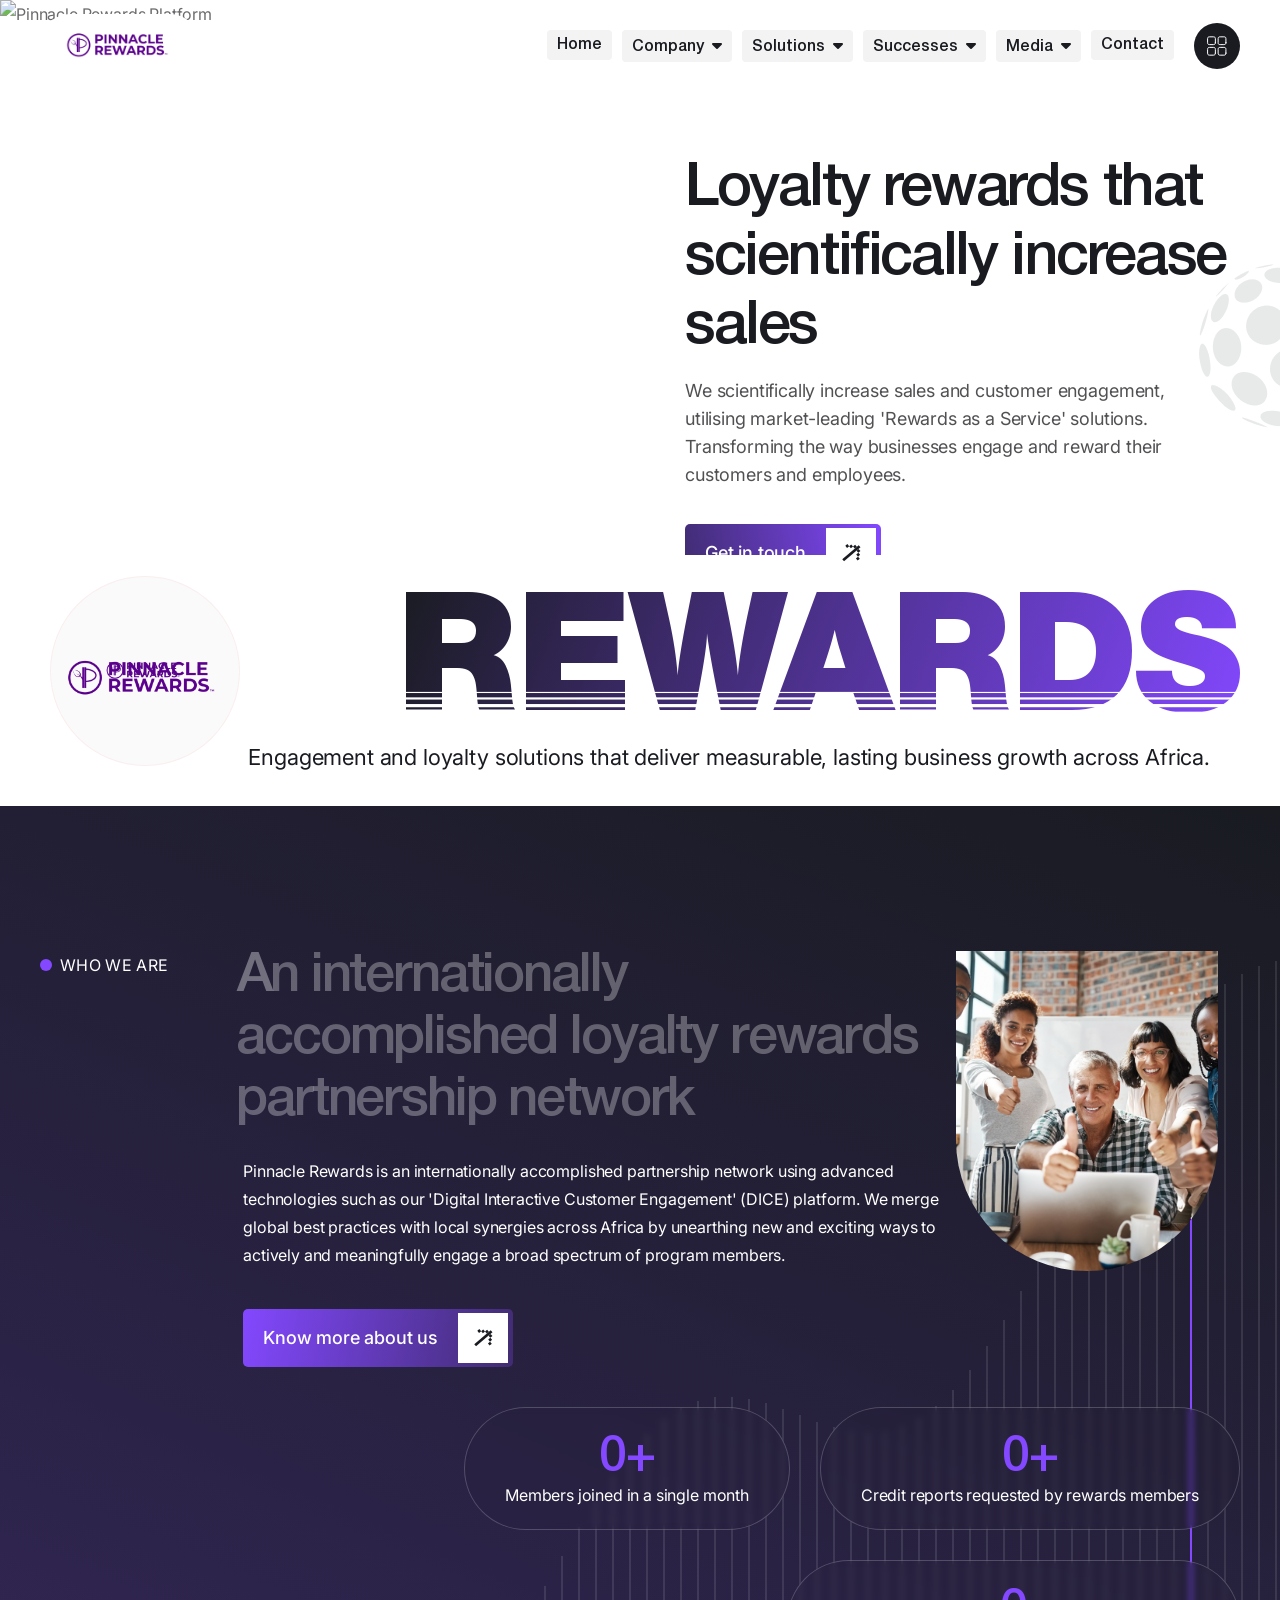
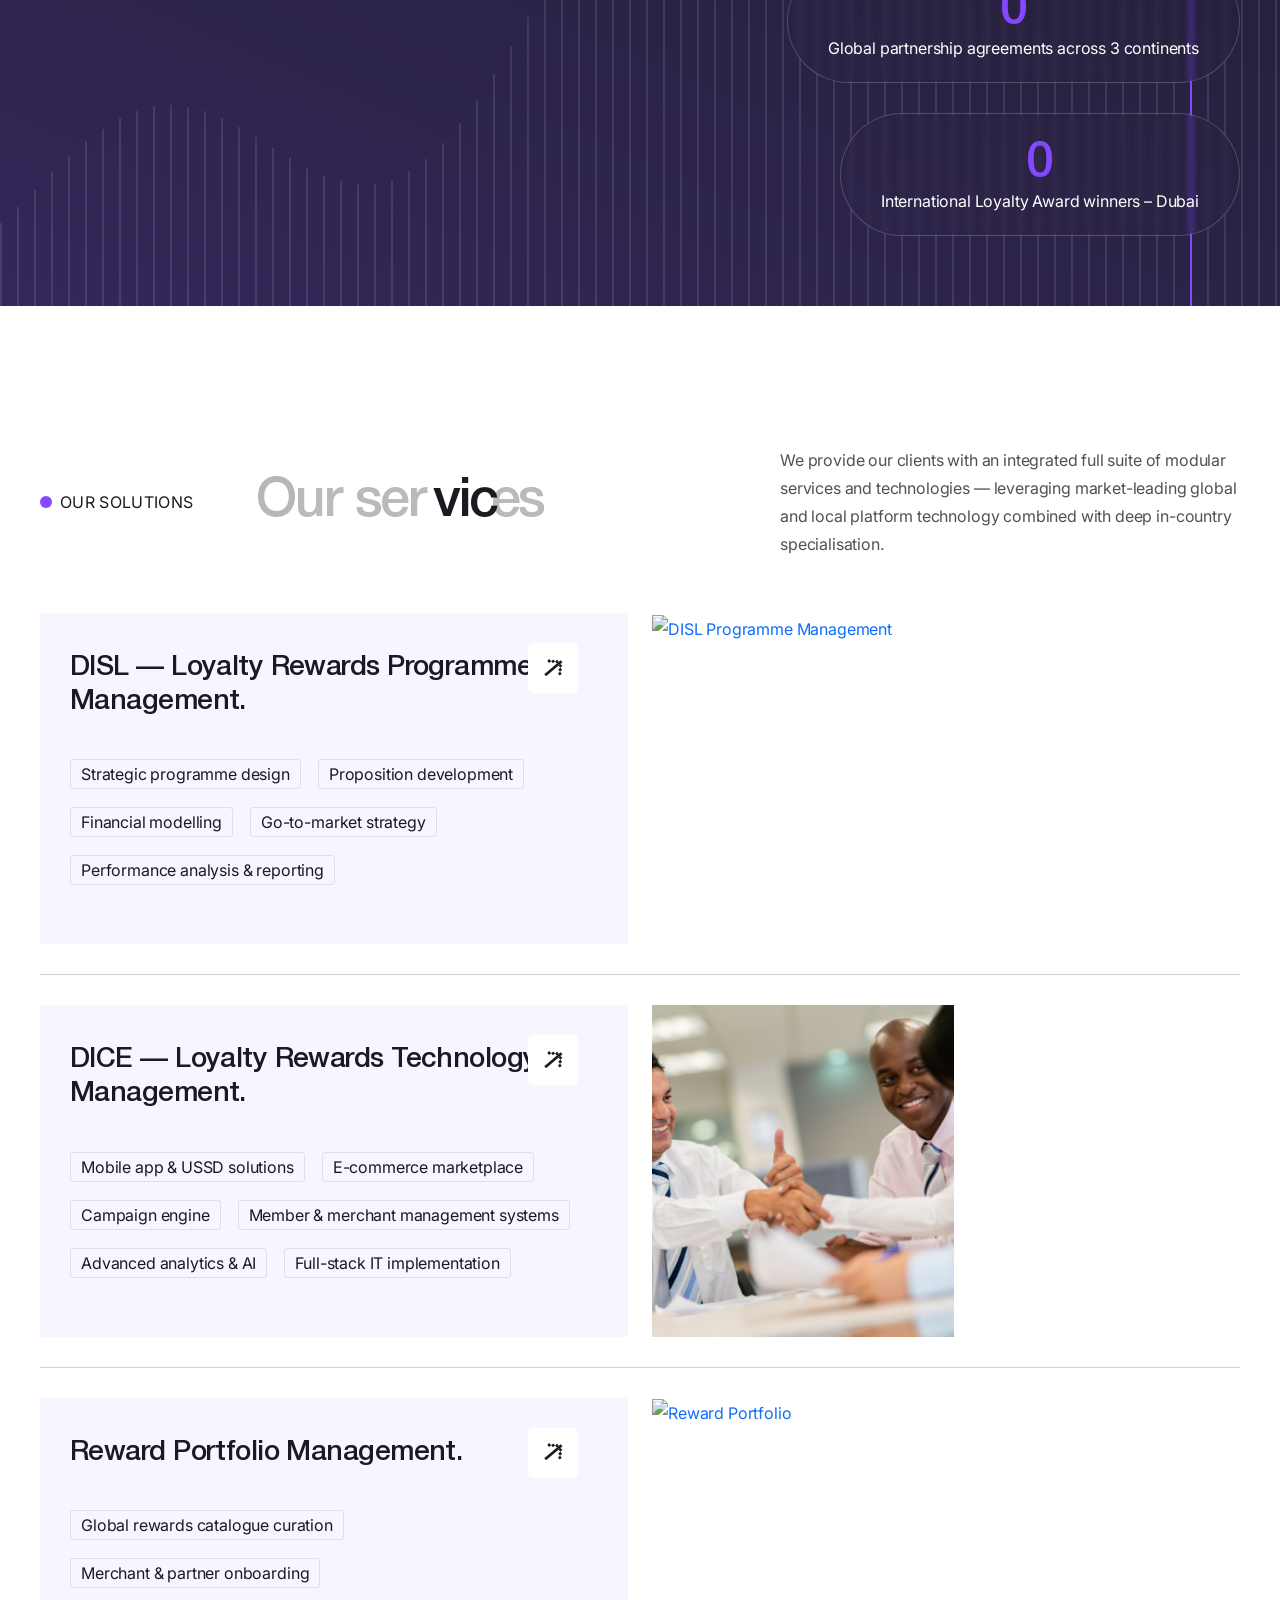
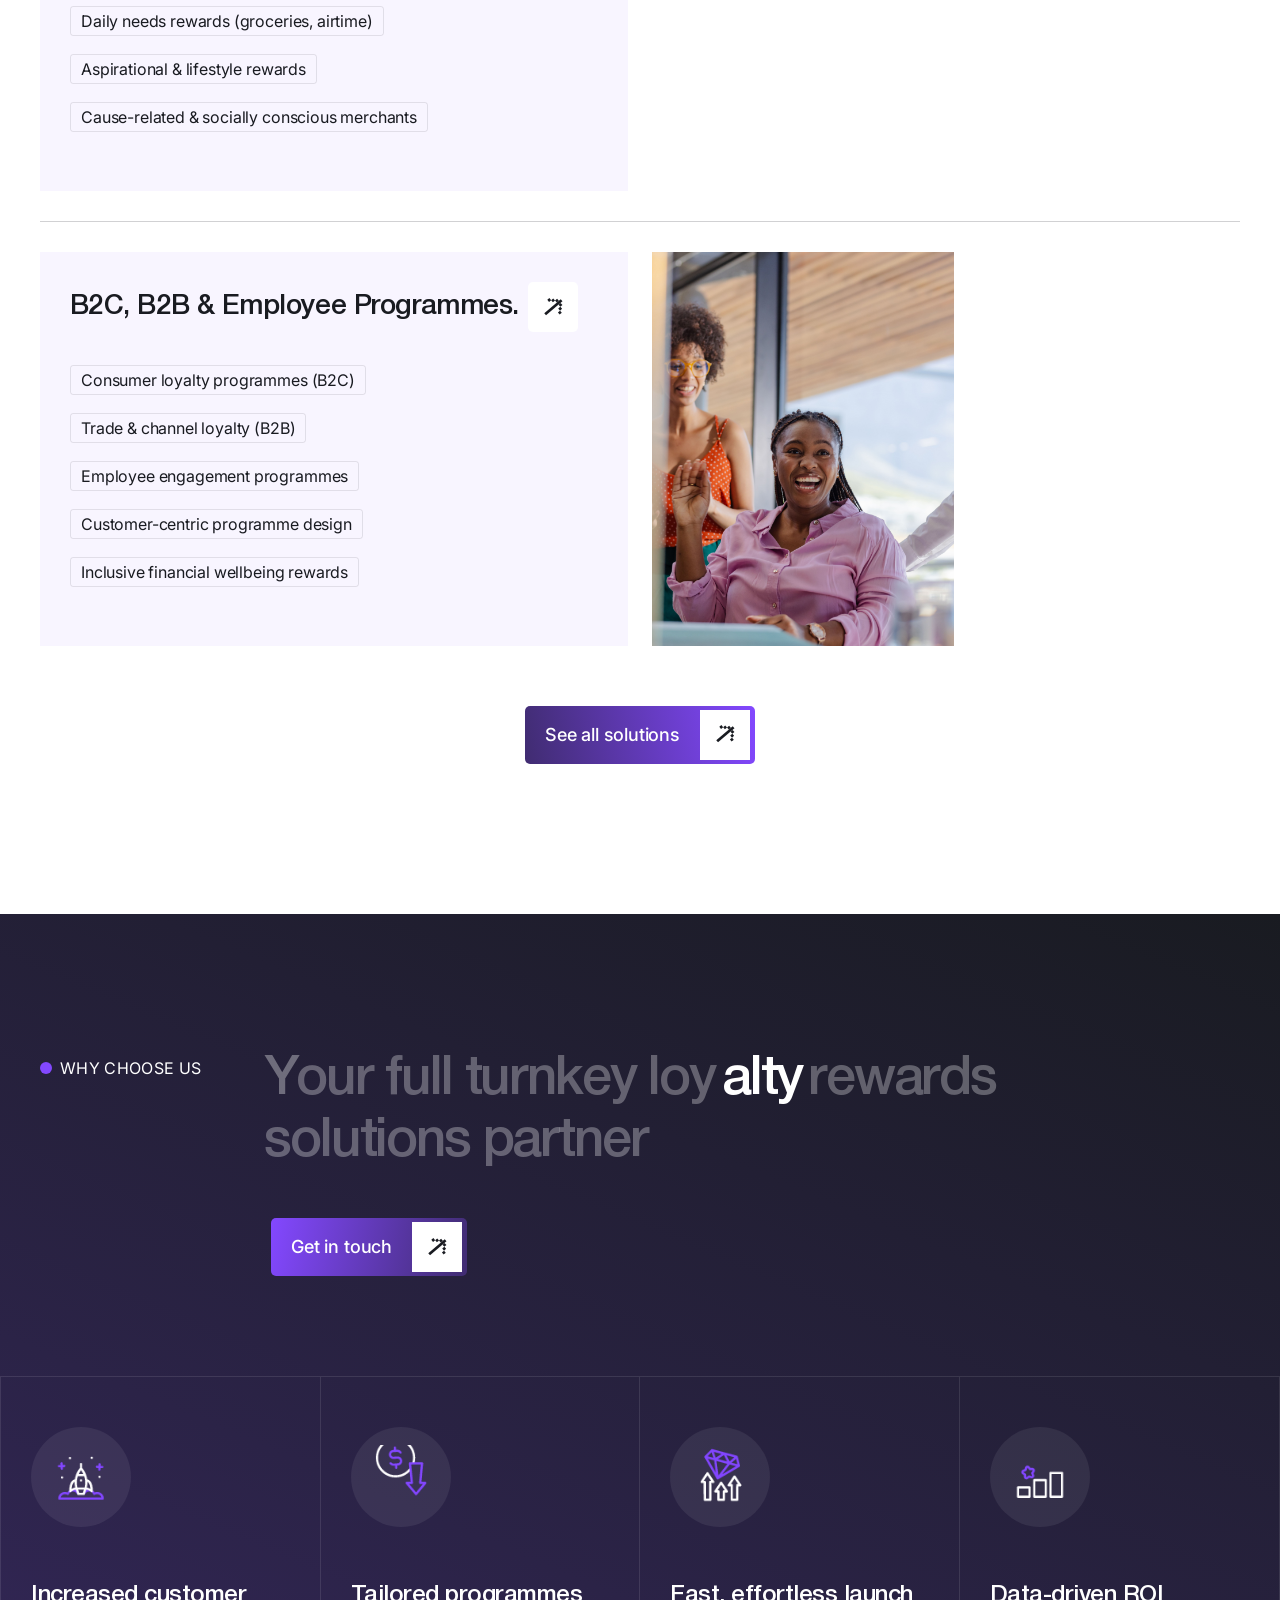
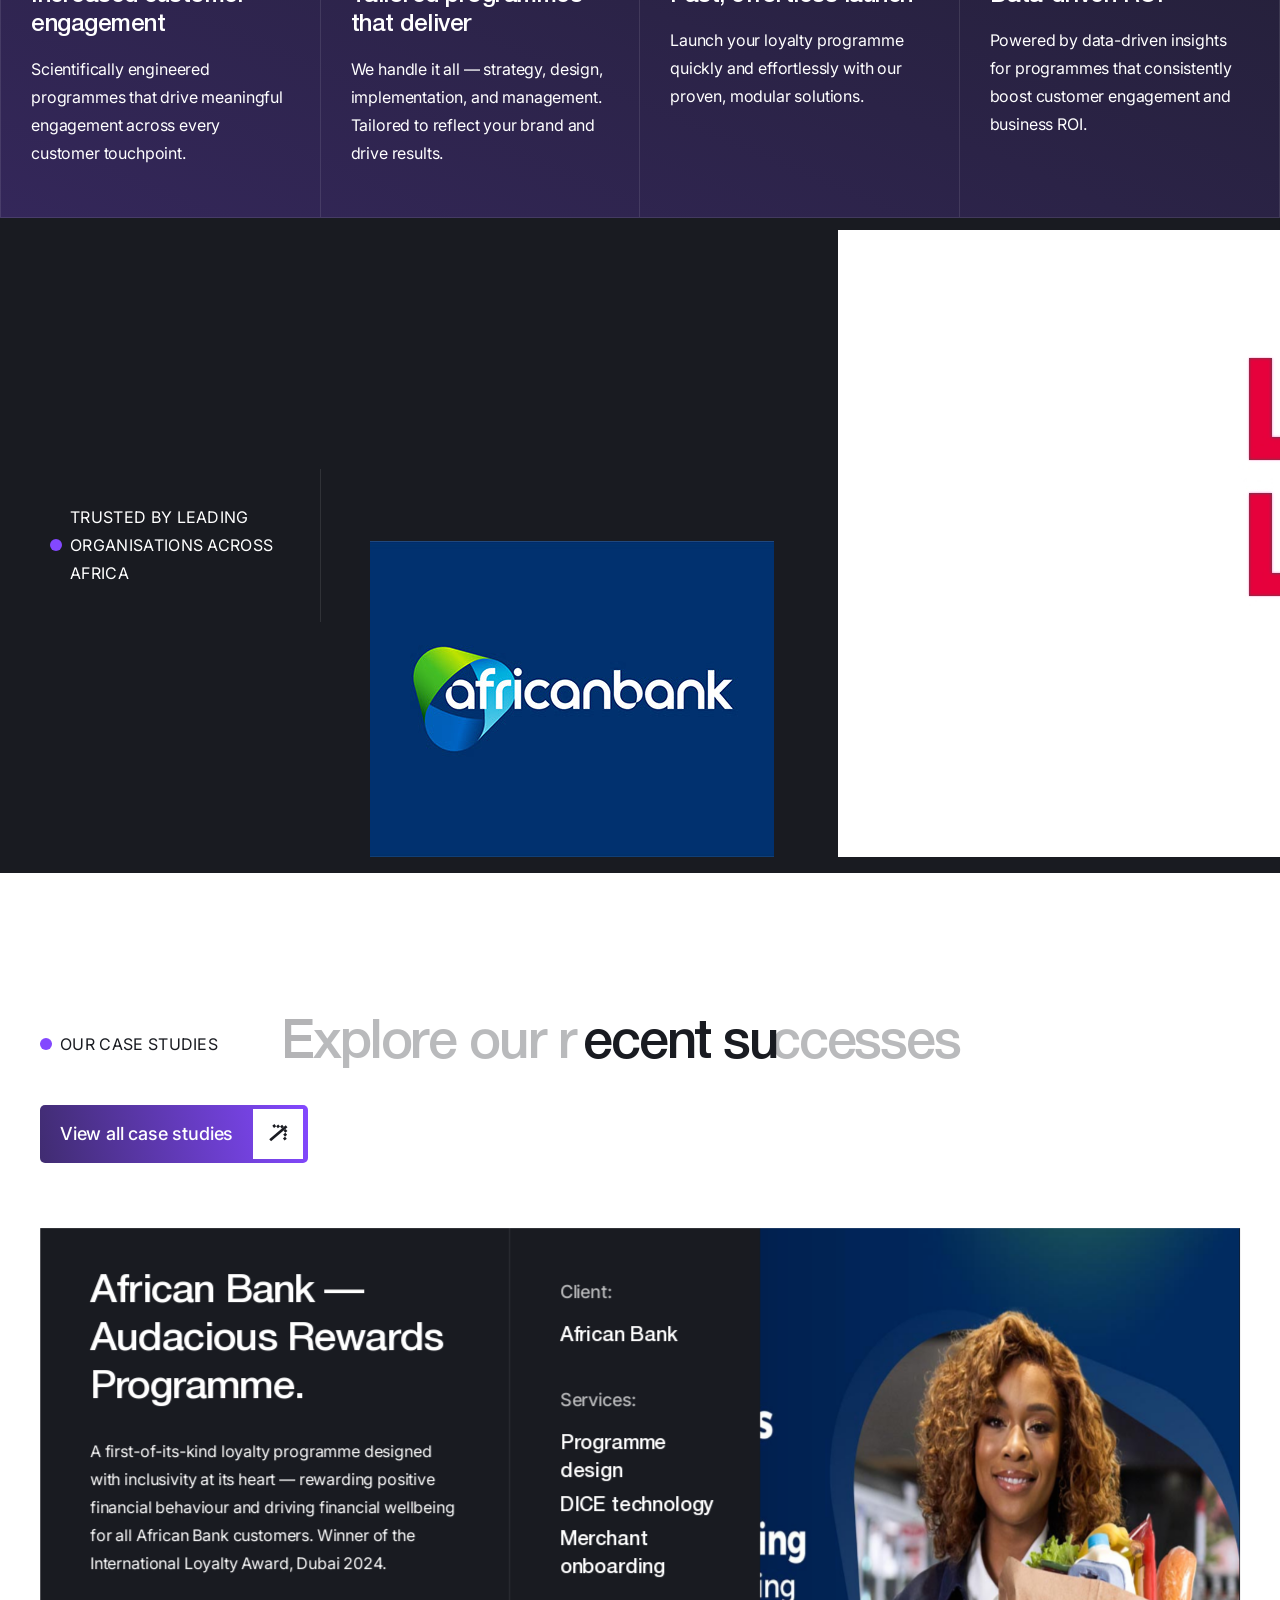
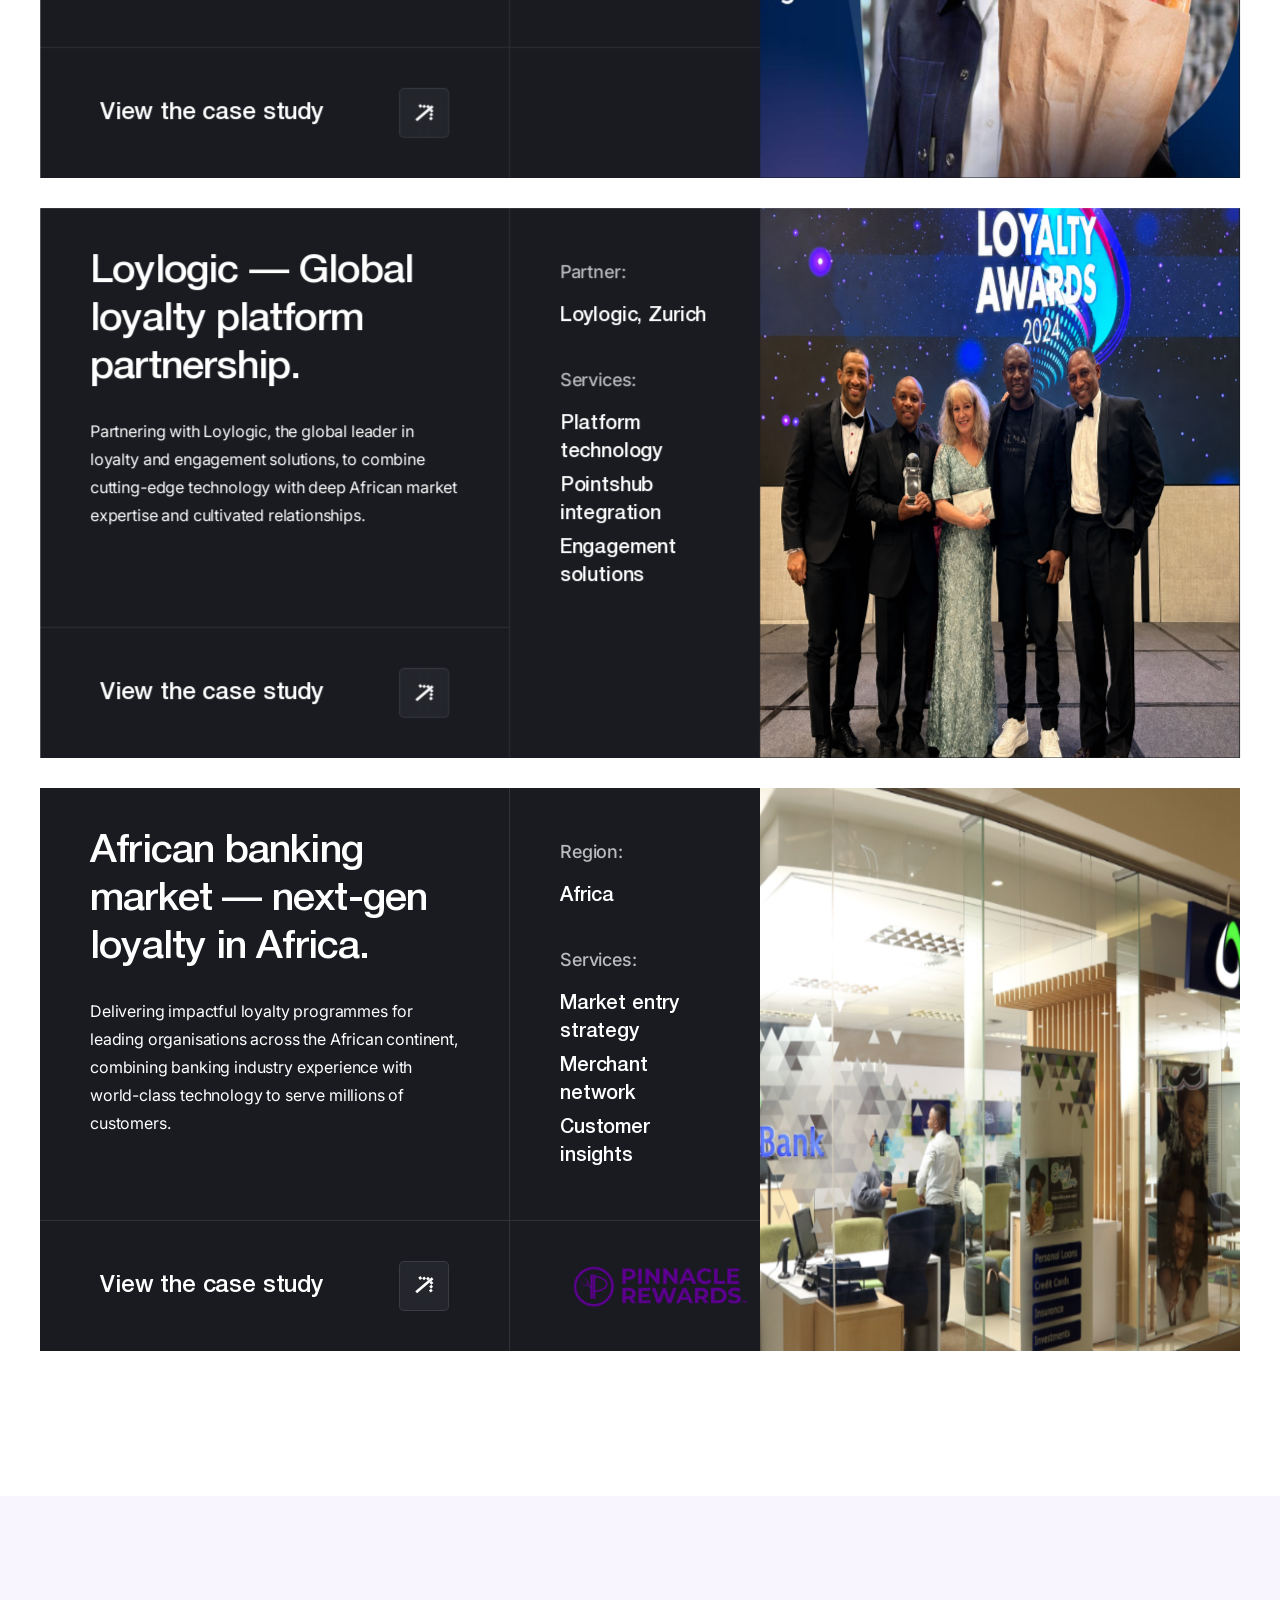
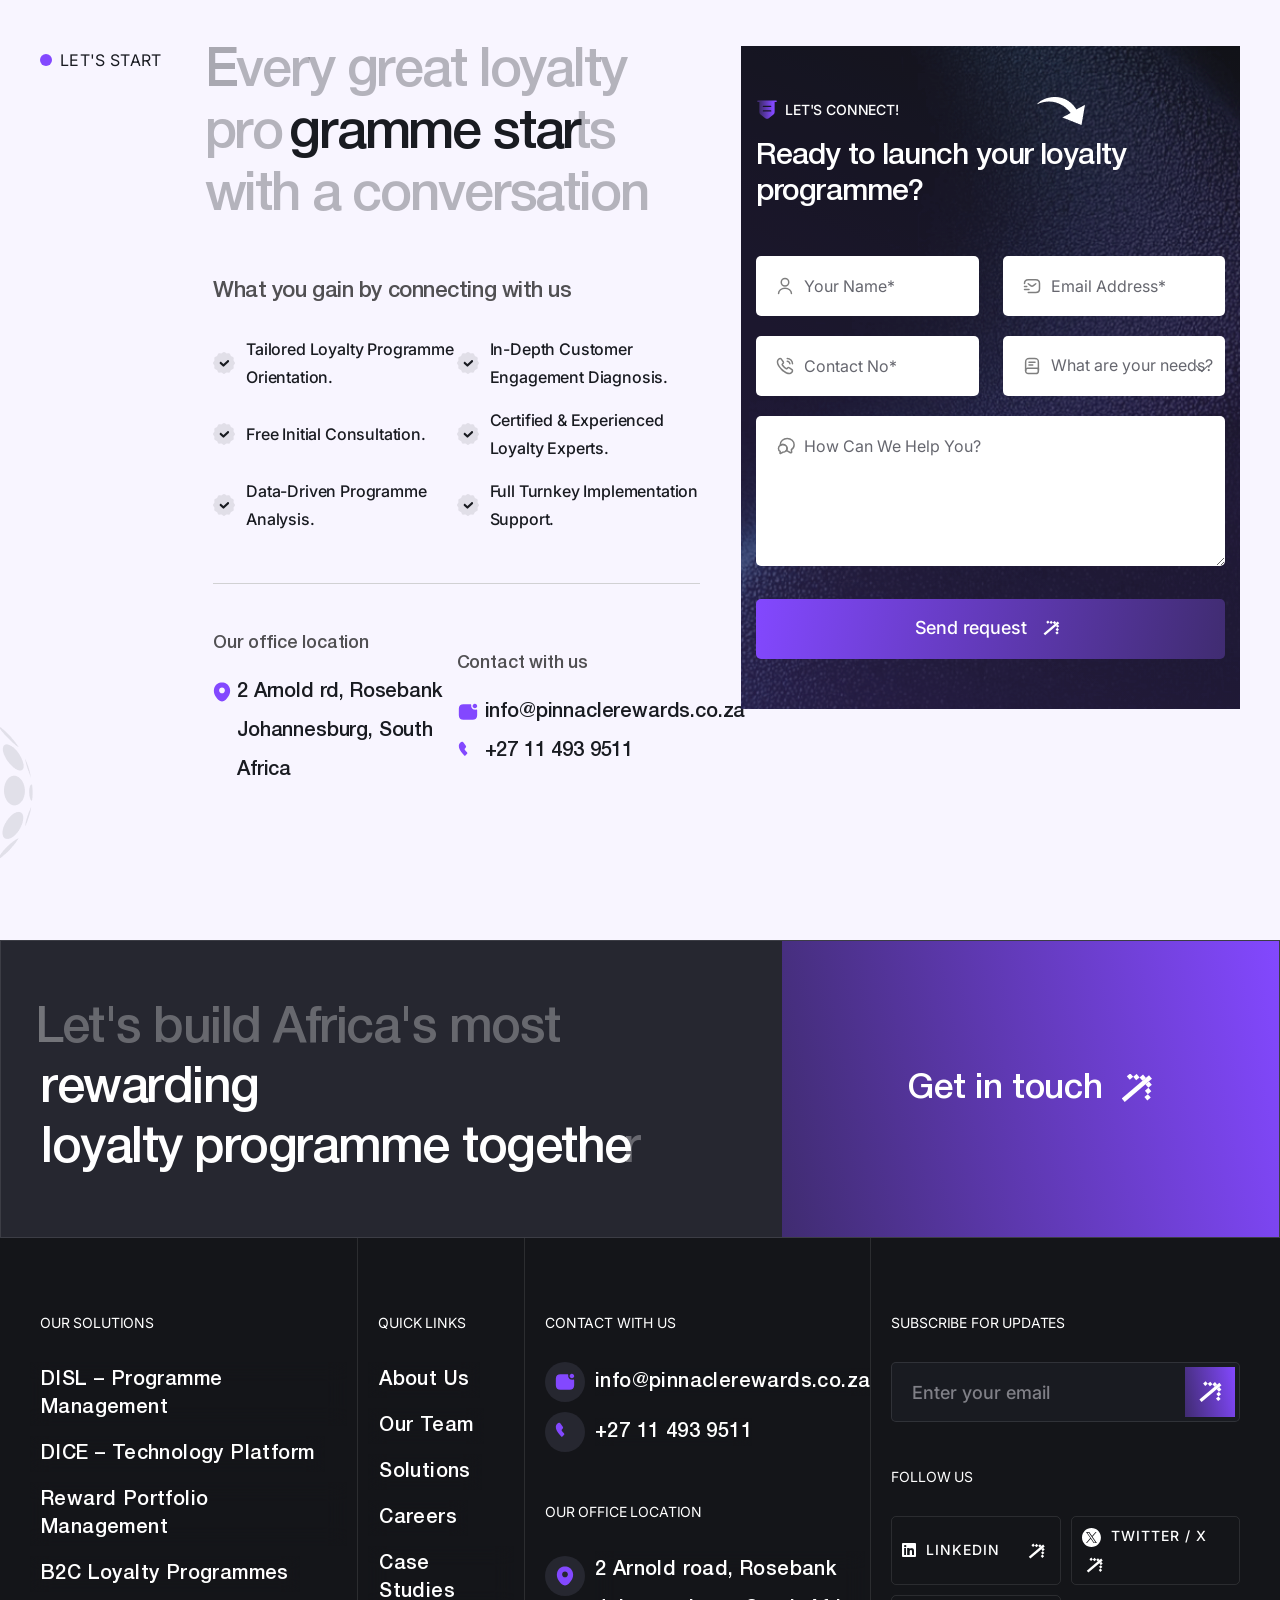
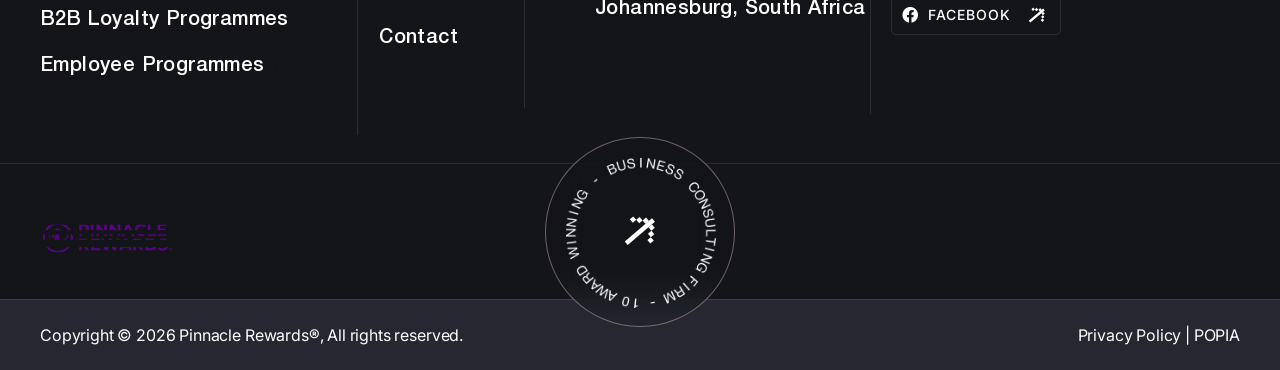
==== bizox-html-package/Bizox/index.html @ 3ee63a43 "first commit" ====
<!doctype html>
<html lang="en">

<head>
    <meta charset="utf-8">
    <meta http-equiv="x-ua-compatible" content="ie=edge">
    <meta name="description" content="Pinnacle Rewards - We scientifically increase sales and customer engagement, utilising market-leading Rewards as a Service solutions.">
    <meta name="viewport" content="width=device-width, initial-scale=1, shrink-to-fit=no">
    <title>Pinnacle Rewards - We Scientifically Increase Sales & Customer Engagement</title>
    <link rel="shortcut icon" href="https://pinnaclerewards.co.za/wp-content/uploads/2022/09/cropped-PR-favicon-32x32.png" type="images/x-icon">

    <!-- css include -->
    <link rel="stylesheet" href="assets/css/bootstrap.min.css">
    <link rel="stylesheet" href="assets/css/fontawesome.css">
    <link rel="stylesheet" href="assets/css/animate.css">
    <link rel="stylesheet" href="assets/css/swiper.min.css">
    <link rel="stylesheet" href="assets/css/odometer.css">
    <link rel="stylesheet" href="assets/css/nice-select.css">
    <link rel="stylesheet" href="assets/css/custom-fonts.css">
    <link rel="stylesheet" href="assets/css/magnific-popup.css">
    <link rel="stylesheet" href="assets/css/jquery-ui.css">
    <link rel="stylesheet" href="assets/css/main.css">
</head>

<body class="business-consulting">

<!-- backtotop-start -->
<div class="xb-backtotop">
    <a href="#" class="scroll">
        <i class="far fa-arrow-up"></i>
    </a>
</div>
<!-- backtotop-end -->

<!-- Preloader - Start -->
<div id="preloader" class="xb-loader">
    <div class="xb-loader-inner">
        <div class="loading-wave">
            <div class="loading-bar"></div>
            <div class="loading-bar"></div>
            <div class="loading-bar"></div>
            <div class="loading-bar"></div>
        </div>
    </div>
</div>
<!-- Preloader - End -->

<div class="body_wrap o-clip">

    <!-- header start -->
    <header id="xb-header-area" class="header-area header-style header-transparent is-sticky"> 
        <div class="xb-header stricky">
            <div class="container-fluid p-0">
                <div class="header__wrap ul_li_between mlr-70">
                    <div class="xb-header-logo">
                        <a href="index.html" class="logo">
                                                       <img src="/bizox-html-package/Bizox/assets/pinnacleassets/pinnacleLogowhite.png" style="width:110px; height:auto;" alt="Pinnacle Rewards">
                        </a>
                    </div>
                    <div class="header-right-inner ul_li">
                        <div class="main-menu__wrap  navbar navbar-expand-lg p-0">
                            <nav class="main-menu collapse navbar-collapse">
                                <ul>
                                    <li><a href="index.html"><span>Home</span></a></li>
                                    <li class="menu-item-has-children">
                                        <a href="#!"><span>Company</span></a>
                                        <ul class="submenu">
                                            <li><a href="about.html"><span>About Us</span></a></li>
                                            <li><a href="team.html"><span>Our Team</span></a></li>
                                            <li><a href="career.html"><span>Careers</span></a></li>
                                        </ul>
                                    </li>
                                    <li class="menu-item-has-children">
                                        <a href="service.html"><span>Solutions</span></a>
                                        <ul class="submenu">
                                            <li><a href="service.html"><span>All Solutions</span></a></li>
                                            <li><a href="service-details.html"><span>DISL – Programme Management</span></a></li>
                                            <li><a href="service-details.html"><span>DICE – Technology</span></a></li>
                                            <li><a href="service-details.html"><span>Reward Portfolio</span></a></li>
                                        </ul>
                                    </li>
                                    <li class="menu-item-has-children">
                                        <a href="project.html"><span>Successes</span></a>
                                        <ul class="submenu">
                                            <li><a href="project.html"><span>Case Studies</span></a></li>
                                            <li><a href="project-details.html"><span>Audacious Rewards</span></a></li>
                                        </ul>
                                    </li>
                                    <li class="menu-item-has-children">
                                        <a href="blog.html"><span>Media</span></a>
                                        <ul class="submenu">
                                            <li><a href="blog.html"><span>News & Articles</span></a></li>
                                            <li><a href="blog-details.html"><span>Article Detail</span></a></li>
                                        </ul>
                                    </li>
                                    <li><a href="contact.html"><span data-text="Contact">Contact</span></a></li>
                                </ul>
                            </nav>
                        </div>
                        <div class="header-bar-mobile side-menu d-lg-none">
                            <a class="xb-nav-mobile" href="javascript:void(0);">
                                <i class="far fa-bars"></i>
                            </a>
                        </div>
                        <div class="header-menu">
                            <a class="offcanvas-sidebar-btn" href="javascript:void(0);">
                                <svg width="28" height="28" viewBox="0 0 28 28" fill="none" xmlns="http://www.w3.org/2000/svg">
                                    <path d="M22.9167 10.81V6.64833C22.9167 5.35583 22.33 4.83333 20.8725 4.83333H17.1692C15.7117 4.83333 15.125 5.35583 15.125 6.64833V10.8008C15.125 12.1025 15.7117 12.6158 17.1692 12.6158H20.8725C22.33 12.625 22.9167 12.1025 22.9167 10.81Z" stroke="white" stroke-linecap="round" stroke-linejoin="round" />
                                    <path d="M22.9167 21.1225V17.4192C22.9167 15.9617 22.33 15.375 20.8725 15.375H17.1692C15.7117 15.375 15.125 15.9617 15.125 17.4192V21.1225C15.125 22.58 15.7117 23.1667 17.1692 23.1667H20.8725C22.33 23.1667 22.9167 22.58 22.9167 21.1225Z" stroke="white" stroke-linecap="round" stroke-linejoin="round" />
                                    <path d="M12.3752 10.81V6.64833C12.3752 5.35583 11.7885 4.83333 10.331 4.83333H6.62766C5.17016 4.83333 4.5835 5.35583 4.5835 6.64833V10.8008C4.5835 12.1025 5.17016 12.6158 6.62766 12.6158H10.331C11.7885 12.625 12.3752 12.1025 12.3752 10.81Z" stroke="white" stroke-linecap="round" stroke-linejoin="round" />
                                    <path d="M12.3752 21.1225V17.4192C12.3752 15.9617 11.7885 15.375 10.331 15.375H6.62766C5.17016 15.375 4.5835 15.9617 4.5835 17.4192V21.1225C4.5835 22.58 5.17016 23.1667 6.62766 23.1667H10.331C11.7885 23.1667 12.3752 22.58 12.3752 21.1225Z" stroke="white" stroke-linecap="round" stroke-linejoin="round" />
                                </svg>
                            </a>
                        </div>
                    </div>
                </div>
                <div class="xb-header-wrap">
                    <div class="xb-header-menu">
                        <div class="xb-header-menu-scroll">
                            <div class="xb-menu-close xb-hide-xl xb-close"></div>
                            <div class="xb-logo-mobile xb-hide-xl">
                                <a href="index.html" rel="home">
                            <img src="/bizox-html-package/Bizox/assets/pinnacleassets/pinnacleLogowhite.png" style="width:110px; height:auto;" alt="Pinnacle Rewards"         >                       </a>
                            </div>
                            <div class="xb-header-mobile-search xb-hide-xl">
                                <form role="search" action="#">
                                    <input type="text" placeholder="Search..." name="s" class="search-field">
                                    <button class="search-submit" type="submit"><i class="far fa-search"></i></button>
                                </form>
                            </div>
                            <nav class="xb-header-nav">
                                <ul class="xb-menu-primary clearfix">
                                    <li class="menu-item"><a href="index.html"><span>Home</span></a></li>
                                    <li class="menu-item menu-item-has-children">
                                        <a href="#!"><span>Company</span></a>
                                        <ul class="sub-menu">
                                            <li><a href="about.html"><span>About Us</span></a></li>
                                            <li><a href="team.html"><span>Our Team</span></a></li>
                                            <li><a href="career.html"><span>Careers</span></a></li>
                                        </ul>
                                    </li>
                                    <li class="menu-item menu-item-has-children">
                                        <a href="service.html"><span>Solutions</span></a>
                                        <ul class="sub-menu">
                                            <li><a href="service.html"><span>All Solutions</span></a></li>
                                            <li><a href="service.html"><span>DISL – Programme Management</span></a></li>
                                            <li><a href="service.html"><span>DICE – Technology</span></a></li>
                                            <li><a href="service.html"><span>Reward Portfolio</span></a></li>
                                        </ul>
                                    </li>
                                    <li class="menu-item menu-item-has-children">
                                        <a href="project.html"><span>Successes</span></a>
                                        <ul class="sub-menu">
                                            <li><a href="project.html"><span>Case Studies</span></a></li>
                                            <li><a href="project.html"><span>Audacious Rewards</span></a></li>
                                        </ul>
                                    </li>
                                    <li class="menu-item menu-item-has-children">
                                        <a href="blog.html"><span>Media</span></a>
                                        <ul class="sub-menu">
                                            <li><a href="blog.html"><span>News & Articles</span></a></li>
                                            <li><a href="blog.html"><span>Article Detail</span></a></li>
                                        </ul>
                                    </li>
                                    <li><a href="contact.html"><span>Contact</span></a></li>
                                </ul>
                            </nav>
                        </div>
                    </div>
                    <div class="xb-header-menu-backdrop"></div>
                </div>
            </div>
        </div>
    </header>
    <!-- header end -->
     
    <!-- sidebar-info start -->
    <div class="offcanvas-sidebar">
        <div class="sidebar-menu-close sidebar-item">
            <a class="xb-close" href="javascript:void(0);"></a>
        </div>
        <div class="row g-0 align-items-center">
            <div class="col-lg-4">
                <div class="sidebar-item-left">
                    <div class="sidebar-logo mb-90">
                        <a href="index.html">
                            <img src="/bizox-html-package/Bizox/assets/pinnacleassets/pinnacleLogowhite.png" alt="Pinnacle Rewards">
                        </a>
                    </div>
                    <h2 class="sidebar-title">Rewarding the Unrewarded — Across Africa and Beyond</h2>
                    <div class="dm-hero_content">
                        <div class="xb-item--inner">
                            <a class="xb-item--btn" href="contact.html">
                                <div class="xb-item--btn_inner">
                                    Book a discovery call
                                    <span class="xb-video">
                                        <video loop="" muted="" playsinline="" autoplay="" poster="assets/img/about/video-img.jpg">
                                            <source src="assets/img/hero/hero-video.mp4">
                                        </video>
                                    </span>
                                </div>
                            </a>
                        </div>
                    </div>
                    <div class="sidebar_brand">
                        <p class="xb-content">[ Trusted by leading organisations across Africa. ]</p>
                        <ul class="xb-logo-list ul_li list-unstyled">
                            <li><img src="https://pinnaclerewards.co.za/wp-content/uploads/2022/09/African-Bank-logo-white.png" alt="African Bank"></li>
                            <li><img src="https://pinnaclerewards.co.za/wp-content/uploads/2022/09/Loylogic-logo-white.png" alt="Loylogic"></li>
                        </ul>
                    </div>
                </div>
            </div>
            <div class="col-lg-4">
                <div class="sidebar-item-middle text-end">
                    <div class="img">
                        <img src="https://pinnaclerewards.co.za/wp-content/uploads/2022/09/pinnacle-rewards-team.jpg" alt="Pinnacle Rewards Team">
                    </div>
                </div>
            </div>
            <div class="col-lg-4">
                <div class="sidebar-item-right">
                    <div class="sidebar-contact-info mb-90">
                        <h4 class="sidebar-heading">Contact Information</h4>
                        <ul class="sidebar-info-list list-unstyled">
                            <li><span><img src="assets/img/icon/star-icon02.svg" alt="icon"></span>62 Trump Street West, Johannesburg, South Africa</li>
                            <li><a href="tel:+27114939511"><span><img src="assets/img/icon/star-icon02.svg" alt="icon"></span>+27 11 493 9511</a></li>
                            <li><a href="mailto:info@pinnaclerewards.co.za"><span><img src="assets/img/icon/star-icon02.svg" alt="icon"></span>info@pinnaclerewards.co.za</a></li>
                        </ul>
                    </div>
                    <div class="sidebar-newsletter">
                        <h4 class="sidebar-heading">Get Regular Updates</h4>
                        <form class="sidebar-newsletter-from" action="#">
                            <input type="text" placeholder="your@email.com">
                            <button type="submit"><i class="fas fa-paper-plane"></i></button>
                        </form>
                        <ul class="sidebar-social-list ul_li list-unstyled">
                            <li><a href="#!">LinkedIn</a></li>
                            <li><a href="#!">X</a></li>
                            <li><a href="#!">Facebook</a></li>
                        </ul>
                    </div>
                </div>
            </div>
        </div>
    </div>
    <!-- sidebar-info end -->

    <div class="body-overlay"></div>
        
    <!-- main area start -->
    <main>
        <!-- hero start -->
        <section class="hero hero-style hero-one pos-rel">
            <div class="container-fluid p-0">
                <div class="row g-0">
                    <div class="col-lg-6">
                        <div class="xb-hero_content">
                            <div class="sec-title">
                                <h2 class="title mb-15 wow fadeInUp" data-wow-delay="0ms" data-wow-duration="400ms">Loyalty rewards that scientifically increase sales</h2>
                                <p class="content wow fadeInUp" data-wow-delay="150ms" data-wow-duration="400ms">We scientifically increase sales and customer engagement, utilising market-leading 'Rewards as a Service' solutions. Transforming the way businesses engage and reward their customers and employees.</p>
                            </div>
                            <div class="xb-hero-btn mt-35 wow fadeInUp" data-wow-delay="300ms" data-wow-duration="400ms">
                                <a class="thm-btn arrow_hover_effect" href="contact.html">
                                    <span class="btn_label" data-text="Get in touch">Get in touch</span>
                                    <span class="xb-icon">
                                        <span class="xb-arrow">
                                            <svg width="30" height="29" viewBox="0 0 30 29" fill="none">
                                            <rect x="6.25366" y="20.2163" width="21.557" height="2.73739" transform="rotate(-40.2798 6.25366 20.2163)" fill="#191B21" />
                                            <rect x="9.29785" y="6.87241" width="2.73739" height="2.73739" transform="rotate(-40.2798 9.29785 6.87241)" fill="#191B21" />
                                            <rect x="13.1558" y="7.19052" width="2.73739" height="2.73739" transform="rotate(-40.2798 13.1558 7.19052)" fill="#191B21" />
                                            <rect x="17.0139" y="7.50897" width="2.73739" height="2.73739" transform="rotate(-40.2798 17.0139 7.50897)" fill="#191B21" />
                                            <rect x="20.5535" y="11.6855" width="2.73739" height="2.73739" transform="rotate(-40.2798 20.5535 11.6855)" fill="#191B21" />
                                            <rect x="20.2356" y="15.5441" width="2.73739" height="2.73739" transform="rotate(-40.2798 20.2356 15.5441)" fill="#191B21" />
                                            <rect x="19.9165" y="19.4021" width="2.73739" height="2.73739" transform="rotate(-40.2798 19.9165 19.4021)" fill="#191B21" />
                                            </svg>
                                            <svg width="30" height="29" viewBox="0 0 30 29" fill="none">
                                            <rect x="6.25366" y="20.2163" width="21.557" height="2.73739" transform="rotate(-40.2798 6.25366 20.2163)" fill="#191B21" />
                                            <rect x="9.29785" y="6.87241" width="2.73739" height="2.73739" transform="rotate(-40.2798 9.29785 6.87241)" fill="#191B21" />
                                            <rect x="13.1558" y="7.19052" width="2.73739" height="2.73739" transform="rotate(-40.2798 13.1558 7.19052)" fill="#191B21" />
                                            <rect x="17.0139" y="7.50897" width="2.73739" height="2.73739" transform="rotate(-40.2798 17.0139 7.50897)" fill="#191B21" />
                                            <rect x="20.5535" y="11.6855" width="2.73739" height="2.73739" transform="rotate(-40.2798 20.5535 11.6855)" fill="#191B21" />
                                            <rect x="20.2356" y="15.5441" width="2.73739" height="2.73739" transform="rotate(-40.2798 20.2356 15.5441)" fill="#191B21" />
                                            <rect x="19.9165" y="19.4021" width="2.73739" height="2.73739" transform="rotate(-40.2798 19.9165 19.4021)" fill="#191B21" />
                                            </svg>
                                        </span>
                                    </span>
                                </a>
                            </div>
                        </div>
                        <div class="xb_hero_big_text">
                            <div class="wow fadeInRight" data-wow-delay="450ms" data-wow-duration="400ms">
                                <h2 class="text">REWARDS</h2>
                            </div>
                        </div>
                        <p class="xb-hero-content">Engagement and loyalty solutions that deliver measurable, lasting business growth across Africa.</p>
                    </div>
                    <div class="col-lg-6 order-lg-first">
                        <div class="xb-hero-img bg_img" data-background="assets/pinnacleassets/home.jpg" style="position:relative;overflow:hidden;">
                            <div class="xb-hero-mockup-img" style="position:absolute;bottom:0;left:0;right:0;width:100%;height:100%;display:flex;align-items:flex-end;justify-content:center;overflow:hidden;pointer-events:none;">
                                <img src="assets/pinnacleassets/hero-mockup." alt="Pinnacle Rewards Platform" style="width:100%;height:100%;object-fit:cover;object-position:center top;opacity:0.85;">
                            </div>
                            <div class="xb-badge wow zoomIn" data-wow-delay="0ms" data-wow-duration="400ms">
                                <div class="img">
                                    <img src="assets/pinnacleassets/pinnacleLogowhite.png" alt="Pinnacle Rewards" style="width:176px;height:176px;object-fit:contain;border-radius:50%;">
                                </div>
                                <div class="badge-logo">
                                    <img src="assets/pinnacleassets/pinnacleLogowhite.png" alt="Pinnacle Rewards" style="max-width:80px;width:auto;height:auto;display:block;">
                                </div>
                            </div>
                        </div>
                    </div>
                </div>
                <div class="hero-circle-shape">
                    <img src="assets/img/shape/circle-shape.png" alt="circle image">
                </div>
            </div>
        </section>
        <!-- hero end -->

        <!-- about start -->
        <section class="about xb-about-section bg-linear pos-rel z-1 pt-145 pb-70">
            <div class="container-fluid p-0">
                <div class="xb-about-wrap mlr-70">
                    <div class="row">
                        <div class="col-lg-8 col-md-8">
                            <div class="sec-title about-sec-title ul_li">
                                <span class="sub-title clr-white">Who we are</span>
                                <div class="xb-holder">
                                    <h2 class="title xb-text-reveal title-font-65 clr-white mb-25">An internationally accomplished loyalty rewards partnership network</h2>
                                    <p class="content clr-white">Pinnacle Rewards is an internationally accomplished partnership network using advanced technologies such as our 'Digital Interactive Customer Engagement' (DICE) platform. We merge global best practices with local synergies across Africa by unearthing new and exciting ways to actively and meaningfully engage a broad spectrum of program members.</p>
                                    <div class="xb-about-btn mt-40">
                                        <a class="thm-btn arrow_hover_effect btn-bg" href="about.html">
                                            <span class="btn_label" data-text="Know more about us">Know more about us</span>
                                            <span class="xb-icon">
                                                <span class="xb-arrow">
                                                    <svg width="30" height="29" viewBox="0 0 30 29" fill="none">
                                                    <rect x="6.25366" y="20.2163" width="21.557" height="2.73739" transform="rotate(-40.2798 6.25366 20.2163)" fill="#191B21" />
                                                    <rect x="9.29785" y="6.87241" width="2.73739" height="2.73739" transform="rotate(-40.2798 9.29785 6.87241)" fill="#191B21" />
                                                    <rect x="13.1558" y="7.19052" width="2.73739" height="2.73739" transform="rotate(-40.2798 13.1558 7.19052)" fill="#191B21" />
                                                    <rect x="17.0139" y="7.50897" width="2.73739" height="2.73739" transform="rotate(-40.2798 17.0139 7.50897)" fill="#191B21" />
                                                    <rect x="20.5535" y="11.6855" width="2.73739" height="2.73739" transform="rotate(-40.2798 20.5535 11.6855)" fill="#191B21" />
                                                    <rect x="20.2356" y="15.5441" width="2.73739" height="2.73739" transform="rotate(-40.2798 20.2356 15.5441)" fill="#191B21" />
                                                    <rect x="19.9165" y="19.4021" width="2.73739" height="2.73739" transform="rotate(-40.2798 19.9165 19.4021)" fill="#191B21" />
                                                    </svg>
                                                    <svg width="30" height="29" viewBox="0 0 30 29" fill="none">
                                                    <rect x="6.25366" y="20.2163" width="21.557" height="2.73739" transform="rotate(-40.2798 6.25366 20.2163)" fill="#191B21" />
                                                    <rect x="9.29785" y="6.87241" width="2.73739" height="2.73739" transform="rotate(-40.2798 9.29785 6.87241)" fill="#191B21" />
                                                    <rect x="13.1558" y="7.19052" width="2.73739" height="2.73739" transform="rotate(-40.2798 13.1558 7.19052)" fill="#191B21" />
                                                    <rect x="17.0139" y="7.50897" width="2.73739" height="2.73739" transform="rotate(-40.2798 17.0139 7.50897)" fill="#191B21" />
                                                    <rect x="20.5535" y="11.6855" width="2.73739" height="2.73739" transform="rotate(-40.2798 20.5535 11.6855)" fill="#191B21" />
                                                    <rect x="20.2356" y="15.5441" width="2.73739" height="2.73739" transform="rotate(-40.2798 20.2356 15.5441)" fill="#191B21" />
                                                    <rect x="19.9165" y="19.4021" width="2.73739" height="2.73739" transform="rotate(-40.2798 19.9165 19.4021)" fill="#191B21" />
                                                    </svg>
                                                </span>
                                            </span>
                                        </a>
                                    </div>
                                </div>
                            </div>
                        </div>
                        <div class="col-lg-4 col-md-4">
                            <div class="xb-about-video xb-video wow zoomIn" data-wow-delay="0ms" data-wow-duration="600ms">
                                <img src="/bizox-html-package/Bizox/assets/pinnacleassets/home1.jpg" alt="About Pinnacle Rewards" style="width:100%;height:100%;object-fit:cover;">
                            </div>
                        </div>
                    </div>
                    <div class="row justify-content-end">
                        <div class="col-xl-8 col-lg-9">
                            <div class="xb-countdown-wrap">
                                <div class="xb-countdown-item">
                                    <h3 class="xb-item--number xb-odm">
                                        <span class="xbo" data-count="57000">00</span><span class="suffix">+</span>
                                    </h3>
                                    <p class="xb-item--text">Members joined in a single month</p>
                                </div>
                                <div class="xb-countdown-item">
                                    <h3 class="xb-item--number xb-odm">
                                        <span class="xbo" data-count="50000">00</span><span class="suffix">+</span>
                                    </h3>
                                    <p class="xb-item--text">Credit reports requested by rewards members</p>
                                </div>
                                <div class="xb-countdown-item">
                                    <h3 class="xb-item--number xb-odm">
                                        <span class="xbo" data-count="3">00</span><span class="suffix"></span>
                                    </h3>
                                    <p class="xb-item--text">Global partnership agreements across 3 continents</p>
                                </div>
                                <div class="xb-countdown-item">
                                    <h3 class="xb-item--number xb-odm">
                                        <span class="xbo" data-count="2024">00</span><span class="suffix"></span>
                                    </h3>
                                    <p class="xb-item--text">International Loyalty Award winners – Dubai</p>
                                </div>
                            </div>
                        </div>
                    </div>
                </div>
                <div class="xb-about-line-inner">
                    <div class="line">
                        <div class="dot"><span></span></div>
                    </div>
                </div>
            </div>
        </section>
        <!-- about end -->

        <!-- service start -->
        <section class="service pt-140 pb-150">
            <div class="container-fluid p-0">
                <div class="mlr-70">
                    <div class="xb-service-top sec-title-wrap ul_li_between mb-55">
                        <div class="sec-title ul_li align-items-center">
                            <span class="sub-title">Our solutions</span>
                            <h2 class="title xb-text-reveal">Our services</h2>
                        </div>
                        <p class="content">We provide our clients with an integrated full suite of modular services and technologies — leveraging market-leading global and local platform technology combined with deep in-country specialisation.</p>
                    </div>
                    <div class="xb-service-wrapper">
                        <div class="xb-service-item">
                            <div class="row mt-none-30">
                                <div class="col-lg-6 mt-30">
                                    <div class="xb-service-inner arrow_hover_effect">
                                        <h2 class="xb-item--title"><a href="service.html">DISL — Loyalty Rewards Programme Management.</a></h2>
                                        <ul class="xb-item--list list-unstyled">
                                            <li><a href="#!">Strategic programme design</a></li>
                                            <li><a href="#!">Proposition development</a></li>
                                            <li><a href="#!">Financial modelling</a></li>
                                            <li><a href="#!">Go-to-market strategy</a></li>
                                            <li><a href="#!">Performance analysis & reporting</a></li>
                                        </ul>
                                        <a class="xb-item--icon" href="service-details.html">
                                            <div class="xb-arrow">
                                                <svg width="30" height="29" viewBox="0 0 30 29" fill="none" xmlns="http://www.w3.org/2000/svg">
                                                <rect x="6.25366" y="20.2163" width="21.557" height="2.73739" transform="rotate(-40.2798 6.25366 20.2163)" fill="#191B21" />
                                                <rect x="9.29785" y="6.87231" width="2.73739" height="2.73739" transform="rotate(-40.2798 9.29785 6.87231)" fill="#191B21" />
                                                <rect x="13.1558" y="7.19043" width="2.73739" height="2.73739" transform="rotate(-40.2798 13.1558 7.19043)" fill="#191B21" />
                                                <rect x="17.0139" y="7.50903" width="2.73739" height="2.73739" transform="rotate(-40.2798 17.0139 7.50903)" fill="#191B21" />
                                                <rect x="20.5535" y="11.6853" width="2.73739" height="2.73739" transform="rotate(-40.2798 20.5535 11.6853)" fill="#191B21" />
                                                <rect x="20.2356" y="15.5442" width="2.73739" height="2.73739" transform="rotate(-40.2798 20.2356 15.5442)" fill="#191B21" />
                                                <rect x="19.9165" y="19.4021" width="2.73739" height="2.73739" transform="rotate(-40.2798 19.9165 19.4021)" fill="#191B21" />
                                                </svg>
                                                <svg width="30" height="29" viewBox="0 0 30 29" fill="none" xmlns="http://www.w3.org/2000/svg">
                                                <rect x="6.25366" y="20.2163" width="21.557" height="2.73739" transform="rotate(-40.2798 6.25366 20.2163)" fill="#191B21" />
                                                <rect x="9.29785" y="6.87231" width="2.73739" height="2.73739" transform="rotate(-40.2798 9.29785 6.87231)" fill="#191B21" />
                                                <rect x="13.1558" y="7.19043" width="2.73739" height="2.73739" transform="rotate(-40.2798 13.1558 7.19043)" fill="#191B21" />
                                                <rect x="17.0139" y="7.50903" width="2.73739" height="2.73739" transform="rotate(-40.2798 17.0139 7.50903)" fill="#191B21" />
                                                <rect x="20.5535" y="11.6853" width="2.73739" height="2.73739" transform="rotate(-40.2798 20.5535 11.6853)" fill="#191B21" />
                                                <rect x="20.2356" y="15.5442" width="2.73739" height="2.73739" transform="rotate(-40.2798 20.2356 15.5442)" fill="#191B21" />
                                                <rect x="19.9165" y="19.4021" width="2.73739" height="2.73739" transform="rotate(-40.2798 19.9165 19.4021)" fill="#191B21" />
                                                </svg>
                                            </div>
                                        </a>
                                    </div>
                                </div>
                                <div class="col-lg-6 mt-30">
                                    <div class="xb-service-img">
                                        <a href="service-details.html" class="xb-img">
                                            <img src="/bizox-html-package/Bizox/assets/pinnacleassets/home3.jpg" alt="DISL Programme Management">
                                        </a>
                                    </div>
                                </div>
                            </div>
                        </div>
                        <div class="xb-service-item">
                            <div class="row mt-none-30">
                                <div class="col-lg-6 mt-30">
                                    <div class="xb-service-inner arrow_hover_effect">
                                        <h2 class="xb-item--title"><a href="service-details.html">DICE — Loyalty Rewards Technology Management.</a></h2>
                                        <ul class="xb-item--list list-unstyled">
                                            <li><a href="#!">Mobile app & USSD solutions</a></li>
                                            <li><a href="#!">E-commerce marketplace</a></li>
                                            <li><a href="#!">Campaign engine</a></li>
                                            <li><a href="#!">Member & merchant management systems</a></li>
                                            <li><a href="#!">Advanced analytics & AI</a></li>
                                            <li><a href="#!">Full-stack IT implementation</a></li>
                                        </ul>
                                        <a class="xb-item--icon" href="service.html">
                                            <div class="xb-arrow">
                                                <svg width="30" height="29" viewBox="0 0 30 29" fill="none" xmlns="http://www.w3.org/2000/svg">
                                                <rect x="6.25366" y="20.2163" width="21.557" height="2.73739" transform="rotate(-40.2798 6.25366 20.2163)" fill="#191B21" />
                                                <rect x="9.29785" y="6.87231" width="2.73739" height="2.73739" transform="rotate(-40.2798 9.29785 6.87231)" fill="#191B21" />
                                                <rect x="13.1558" y="7.19043" width="2.73739" height="2.73739" transform="rotate(-40.2798 13.1558 7.19043)" fill="#191B21" />
                                                <rect x="17.0139" y="7.50903" width="2.73739" height="2.73739" transform="rotate(-40.2798 17.0139 7.50903)" fill="#191B21" />
                                                <rect x="20.5535" y="11.6853" width="2.73739" height="2.73739" transform="rotate(-40.2798 20.5535 11.6853)" fill="#191B21" />
                                                <rect x="20.2356" y="15.5442" width="2.73739" height="2.73739" transform="rotate(-40.2798 20.2356 15.5442)" fill="#191B21" />
                                                <rect x="19.9165" y="19.4021" width="2.73739" height="2.73739" transform="rotate(-40.2798 19.9165 19.4021)" fill="#191B21" />
                                                </svg>
                                                <svg width="30" height="29" viewBox="0 0 30 29" fill="none" xmlns="http://www.w3.org/2000/svg">
                                                <rect x="6.25366" y="20.2163" width="21.557" height="2.73739" transform="rotate(-40.2798 6.25366 20.2163)" fill="#191B21" />
                                                <rect x="9.29785" y="6.87231" width="2.73739" height="2.73739" transform="rotate(-40.2798 9.29785 6.87231)" fill="#191B21" />
                                                <rect x="13.1558" y="7.19043" width="2.73739" height="2.73739" transform="rotate(-40.2798 13.1558 7.19043)" fill="#191B21" />
                                                <rect x="17.0139" y="7.50903" width="2.73739" height="2.73739" transform="rotate(-40.2798 17.0139 7.50903)" fill="#191B21" />
                                                <rect x="20.5535" y="11.6853" width="2.73739" height="2.73739" transform="rotate(-40.2798 20.5535 11.6853)" fill="#191B21" />
                                                <rect x="20.2356" y="15.5442" width="2.73739" height="2.73739" transform="rotate(-40.2798 20.2356 15.5442)" fill="#191B21" />
                                                <rect x="19.9165" y="19.4021" width="2.73739" height="2.73739" transform="rotate(-40.2798 19.9165 19.4021)" fill="#191B21" />
                                                </svg>
                                            </div>
                                        </a>
                                    </div>
                                </div>
                                <div class="col-lg-6 mt-30">
                                    <div class="xb-service-img">
                                        <a href="service.html" class="xb-img">
                                            <img src="/bizox-html-package/Bizox/assets/pinnacleassets/home4.jpg" alt="DICE Technology">
                                        </a>
                                    </div>
                                </div>
                            </div>
                        </div>
                        <div class="xb-service-item">
                            <div class="row mt-none-30">
                                <div class="col-lg-6 mt-30">
                                    <div class="xb-service-inner arrow_hover_effect">
                                        <h2 class="xb-item--title"><a href="service.html">Reward Portfolio Management.</a></h2>
                                        <ul class="xb-item--list list-unstyled">
                                            <li><a href="#!">Global rewards catalogue curation</a></li>
                                            <li><a href="#!">Merchant & partner onboarding</a></li>
                                            <li><a href="#!">Daily needs rewards (groceries, airtime)</a></li>
                                            <li><a href="#!">Aspirational & lifestyle rewards</a></li>
                                            <li><a href="#!">Cause-related & socially conscious merchants</a></li>
                                        </ul>
                                        <a class="xb-item--icon" href="service.html">
                                            <div class="xb-arrow">
                                                <svg width="30" height="29" viewBox="0 0 30 29" fill="none" xmlns="http://www.w3.org/2000/svg">
                                                <rect x="6.25366" y="20.2163" width="21.557" height="2.73739" transform="rotate(-40.2798 6.25366 20.2163)" fill="#191B21" />
                                                <rect x="9.29785" y="6.87231" width="2.73739" height="2.73739" transform="rotate(-40.2798 9.29785 6.87231)" fill="#191B21" />
                                                <rect x="13.1558" y="7.19043" width="2.73739" height="2.73739" transform="rotate(-40.2798 13.1558 7.19043)" fill="#191B21" />
                                                <rect x="17.0139" y="7.50903" width="2.73739" height="2.73739" transform="rotate(-40.2798 17.0139 7.50903)" fill="#191B21" />
                                                <rect x="20.5535" y="11.6853" width="2.73739" height="2.73739" transform="rotate(-40.2798 20.5535 11.6853)" fill="#191B21" />
                                                <rect x="20.2356" y="15.5442" width="2.73739" height="2.73739" transform="rotate(-40.2798 20.2356 15.5442)" fill="#191B21" />
                                                <rect x="19.9165" y="19.4021" width="2.73739" height="2.73739" transform="rotate(-40.2798 19.9165 19.4021)" fill="#191B21" />
                                                </svg>
                                                <svg width="30" height="29" viewBox="0 0 30 29" fill="none" xmlns="http://www.w3.org/2000/svg">
                                                <rect x="6.25366" y="20.2163" width="21.557" height="2.73739" transform="rotate(-40.2798 6.25366 20.2163)" fill="#191B21" />
                                                <rect x="9.29785" y="6.87231" width="2.73739" height="2.73739" transform="rotate(-40.2798 9.29785 6.87231)" fill="#191B21" />
                                                <rect x="13.1558" y="7.19043" width="2.73739" height="2.73739" transform="rotate(-40.2798 13.1558 7.19043)" fill="#191B21" />
                                                <rect x="17.0139" y="7.50903" width="2.73739" height="2.73739" transform="rotate(-40.2798 17.0139 7.50903)" fill="#191B21" />
                                                <rect x="20.5535" y="11.6853" width="2.73739" height="2.73739" transform="rotate(-40.2798 20.5535 11.6853)" fill="#191B21" />
                                                <rect x="20.2356" y="15.5442" width="2.73739" height="2.73739" transform="rotate(-40.2798 20.2356 15.5442)" fill="#191B21" />
                                                <rect x="19.9165" y="19.4021" width="2.73739" height="2.73739" transform="rotate(-40.2798 19.9165 19.4021)" fill="#191B21" />
                                                </svg>
                                            </div>
                                        </a>
                                    </div>
                                </div>
                                <div class="col-lg-6 mt-30">
                                    <div class="xb-service-img">
                                        <a href="service.html" class="xb-img">
                                            <img src="/bizox-html-package/Bizox/assets/pinnacleassets/home5.jpg" alt="Reward Portfolio">
                                        </a>
                                    </div>
                                </div>
                            </div>
                        </div>
                        <div class="xb-service-item">
                            <div class="row mt-none-30">
                                <div class="col-lg-6 mt-30">
                                    <div class="xb-service-inner arrow_hover_effect">
                                        <h2 class="xb-item--title"><a href="service.html">B2C, B2B & Employee Programmes.</a></h2>
                                        <ul class="xb-item--list list-unstyled">
                                            <li><a href="#!">Consumer loyalty programmes (B2C)</a></li>
                                            <li><a href="#!">Trade & channel loyalty (B2B)</a></li>
                                            <li><a href="#!">Employee engagement programmes</a></li>
                                            <li><a href="#!">Customer-centric programme design</a></li>
                                            <li><a href="#!">Inclusive financial wellbeing rewards</a></li>
                                        </ul>
                                        <a class="xb-item--icon" href="service.html">
                                            <div class="xb-arrow">
                                                <svg width="30" height="29" viewBox="0 0 30 29" fill="none" xmlns="http://www.w3.org/2000/svg">
                                                <rect x="6.25366" y="20.2163" width="21.557" height="2.73739" transform="rotate(-40.2798 6.25366 20.2163)" fill="#191B21" />
                                                <rect x="9.29785" y="6.87231" width="2.73739" height="2.73739" transform="rotate(-40.2798 9.29785 6.87231)" fill="#191B21" />
                                                <rect x="13.1558" y="7.19043" width="2.73739" height="2.73739" transform="rotate(-40.2798 13.1558 7.19043)" fill="#191B21" />
                                                <rect x="17.0139" y="7.50903" width="2.73739" height="2.73739" transform="rotate(-40.2798 17.0139 7.50903)" fill="#191B21" />
                                                <rect x="20.5535" y="11.6853" width="2.73739" height="2.73739" transform="rotate(-40.2798 20.5535 11.6853)" fill="#191B21" />
                                                <rect x="20.2356" y="15.5442" width="2.73739" height="2.73739" transform="rotate(-40.2798 20.2356 15.5442)" fill="#191B21" />
                                                <rect x="19.9165" y="19.4021" width="2.73739" height="2.73739" transform="rotate(-40.2798 19.9165 19.4021)" fill="#191B21" />
                                                </svg>
                                                <svg width="30" height="29" viewBox="0 0 30 29" fill="none" xmlns="http://www.w3.org/2000/svg">
                                                <rect x="6.25366" y="20.2163" width="21.557" height="2.73739" transform="rotate(-40.2798 6.25366 20.2163)" fill="#191B21" />
                                                <rect x="9.29785" y="6.87231" width="2.73739" height="2.73739" transform="rotate(-40.2798 9.29785 6.87231)" fill="#191B21" />
                                                <rect x="13.1558" y="7.19043" width="2.73739" height="2.73739" transform="rotate(-40.2798 13.1558 7.19043)" fill="#191B21" />
                                                <rect x="17.0139" y="7.50903" width="2.73739" height="2.73739" transform="rotate(-40.2798 17.0139 7.50903)" fill="#191B21" />
                                                <rect x="20.5535" y="11.6853" width="2.73739" height="2.73739" transform="rotate(-40.2798 20.5535 11.6853)" fill="#191B21" />
                                                <rect x="20.2356" y="15.5442" width="2.73739" height="2.73739" transform="rotate(-40.2798 20.2356 15.5442)" fill="#191B21" />
                                                <rect x="19.9165" y="19.4021" width="2.73739" height="2.73739" transform="rotate(-40.2798 19.9165 19.4021)" fill="#191B21" />
                                                </svg>
                                            </div>
                                        </a>
                                    </div>
                                </div>
                                <div class="col-lg-6 mt-30">
                                    <div class="xb-service-img">
                                        <a href="service.html" class="xb-img">
                                            <img src="/bizox-html-package/Bizox/assets/pinnacleassets/home6.jpg" alt="B2C B2B Employee Programmes">
                                        </a>
                                    </div>
                                </div>
                            </div>
                        </div>
                        <div class="xb-service-btn text-center mt-60 wow fadeInUp" data-wow-delay="0ms" data-wow-duration="600ms">
                            <a class="thm-btn arrow_hover_effect" href="service.html">
                                <span class="btn_label" data-text="See all solutions">See all solutions</span>
                                <span class="xb-icon">
                                    <span class="xb-arrow">
                                        <svg width="30" height="29" viewBox="0 0 30 29" fill="none">
                                        <rect x="6.25366" y="20.2163" width="21.557" height="2.73739" transform="rotate(-40.2798 6.25366 20.2163)" fill="#191B21" />
                                        <rect x="9.29785" y="6.87241" width="2.73739" height="2.73739" transform="rotate(-40.2798 9.29785 6.87241)" fill="#191B21" />
                                        <rect x="13.1558" y="7.19052" width="2.73739" height="2.73739" transform="rotate(-40.2798 13.1558 7.19052)" fill="#191B21" />
                                        <rect x="17.0139" y="7.50897" width="2.73739" height="2.73739" transform="rotate(-40.2798 17.0139 7.50897)" fill="#191B21" />
                                        <rect x="20.5535" y="11.6855" width="2.73739" height="2.73739" transform="rotate(-40.2798 20.5535 11.6855)" fill="#191B21" />
                                        <rect x="20.2356" y="15.5441" width="2.73739" height="2.73739" transform="rotate(-40.2798 20.2356 15.5441)" fill="#191B21" />
                                        <rect x="19.9165" y="19.4021" width="2.73739" height="2.73739" transform="rotate(-40.2798 19.9165 19.4021)" fill="#191B21" />
                                        </svg>
                                        <svg width="30" height="29" viewBox="0 0 30 29" fill="none">
                                        <rect x="6.25366" y="20.2163" width="21.557" height="2.73739" transform="rotate(-40.2798 6.25366 20.2163)" fill="#191B21" />
                                        <rect x="9.29785" y="6.87241" width="2.73739" height="2.73739" transform="rotate(-40.2798 9.29785 6.87241)" fill="#191B21" />
                                        <rect x="13.1558" y="7.19052" width="2.73739" height="2.73739" transform="rotate(-40.2798 13.1558 7.19052)" fill="#191B21" />
                                        <rect x="17.0139" y="7.50897" width="2.73739" height="2.73739" transform="rotate(-40.2798 17.0139 7.50897)" fill="#191B21" />
                                        <rect x="20.5535" y="11.6855" width="2.73739" height="2.73739" transform="rotate(-40.2798 20.5535 11.6855)" fill="#191B21" />
                                        <rect x="20.2356" y="15.5441" width="2.73739" height="2.73739" transform="rotate(-40.2798 20.2356 15.5441)" fill="#191B21" />
                                        <rect x="19.9165" y="19.4021" width="2.73739" height="2.73739" transform="rotate(-40.2798 19.9165 19.4021)" fill="#191B21" />
                                        </svg>
                                    </span>
                                </span>
                            </a>
                        </div>
                    </div>
                </div>
            </div>
        </section>
        <!-- service end -->

        <!-- feature start -->
        <section class="feature pos-rel z-1 pt-140 bg-linear">
            <div class="container-fluid p-0">
                <div class="xb-feature-top sec-title-wrap mlr-70">
                    <div class="sec-title ul_li mb-95">
                        <span class="sub-title clr-white">Why Choose Us</span>
                        <div class="xb-holder">
                            <h2 class="title xb-text-reveal clr-white">Your full turnkey loyalty rewards solutions partner</h2>
                            <div class="xb-feature-btn mt-45">
                                <a class="thm-btn arrow_hover_effect btn-bg" href="contact.html">
                                    <span class="btn_label" data-text="Get in touch">Get in touch</span>
                                    <span class="xb-icon">
                                        <span class="xb-arrow">
                                            <svg width="30" height="29" viewBox="0 0 30 29" fill="none">
                                            <rect x="6.25366" y="20.2163" width="21.557" height="2.73739" transform="rotate(-40.2798 6.25366 20.2163)" fill="#191B21" />
                                            <rect x="9.29785" y="6.87241" width="2.73739" height="2.73739" transform="rotate(-40.2798 9.29785 6.87241)" fill="#191B21" />
                                            <rect x="13.1558" y="7.19052" width="2.73739" height="2.73739" transform="rotate(-40.2798 13.1558 7.19052)" fill="#191B21" />
                                            <rect x="17.0139" y="7.50897" width="2.73739" height="2.73739" transform="rotate(-40.2798 17.0139 7.50897)" fill="#191B21" />
                                            <rect x="20.5535" y="11.6855" width="2.73739" height="2.73739" transform="rotate(-40.2798 20.5535 11.6855)" fill="#191B21" />
                                            <rect x="20.2356" y="15.5441" width="2.73739" height="2.73739" transform="rotate(-40.2798 20.2356 15.5441)" fill="#191B21" />
                                            <rect x="19.9165" y="19.4021" width="2.73739" height="2.73739" transform="rotate(-40.2798 19.9165 19.4021)" fill="#191B21" />
                                            </svg>
                                            <svg width="30" height="29" viewBox="0 0 30 29" fill="none">
                                            <rect x="6.25366" y="20.2163" width="21.557" height="2.73739" transform="rotate(-40.2798 6.25366 20.2163)" fill="#191B21" />
                                            <rect x="9.29785" y="6.87241" width="2.73739" height="2.73739" transform="rotate(-40.2798 9.29785 6.87241)" fill="#191B21" />
                                            <rect x="13.1558" y="7.19052" width="2.73739" height="2.73739" transform="rotate(-40.2798 13.1558 7.19052)" fill="#191B21" />
                                            <rect x="17.0139" y="7.50897" width="2.73739" height="2.73739" transform="rotate(-40.2798 17.0139 7.50897)" fill="#191B21" />
                                            <rect x="20.5535" y="11.6855" width="2.73739" height="2.73739" transform="rotate(-40.2798 20.5535 11.6855)" fill="#191B21" />
                                            <rect x="20.2356" y="15.5441" width="2.73739" height="2.73739" transform="rotate(-40.2798 20.2356 15.5441)" fill="#191B21" />
                                            <rect x="19.9165" y="19.4021" width="2.73739" height="2.73739" transform="rotate(-40.2798 19.9165 19.4021)" fill="#191B21" />
                                            </svg>
                                        </span>
                                    </span>
                                </a>
                            </div>
                        </div>
                    </div>
                </div>
                <div class="xb-feature-wrap">
                    <div class="xb-feature-item">
                        <div class="xb-item--icon">
                            <img src="assets/img/icon/feature-icon01.gif" alt="icon">
                        </div>
                        <h3 class="xb-item--title">Increased customer engagement</h3>
                        <p class="xb-item--content">Scientifically engineered programmes that drive meaningful engagement across every customer touchpoint.</p>
                    </div>
                    <div class="xb-feature-item">
                        <div class="xb-item--icon"><img src="assets/img/icon/feature-icon02.gif" alt="icon"></div>
                        <h3 class="xb-item--title">Tailored programmes that deliver</h3>
                        <p class="xb-item--content">We handle it all — strategy, design, implementation, and management. Tailored to reflect your brand and drive results.</p>
                    </div>
                    <div class="xb-feature-item">
                        <div class="xb-item--icon"><img src="assets/img/icon/feature-icon03.gif" alt="icon"></div>
                        <h3 class="xb-item--title">Fast, effortless launch</h3>
                        <p class="xb-item--content">Launch your loyalty programme quickly and effortlessly with our proven, modular solutions.</p>
                    </div>
                    <div class="xb-feature-item">
                        <div class="xb-item--icon"><img src="assets/img/icon/feature-icon04.gif" alt="icon"></div>
                        <h3 class="xb-item--title">Data-driven ROI</h3>
                        <p class="xb-item--content">Powered by data-driven insights for programmes that consistently boost customer engagement and business ROI.</p>
                    </div>
                </div>
                <div class="xb-feature-shape">
                    <img src="assets/img/icon/globe.gif" alt="gif">
                </div>
            </div>
        </section>
        <!-- feature end -->

        <!-- brand start -->
        <section class="brand">
            <div class="container-fluid p-0">
                <div class="xb-brand-wrap">
                    <div class="row g-0 align-items-center">
                        <div class="col-lg-3">
                            <div class="sec-title brand-sec-title">
                                <span class="sub-title clr-white">Trusted by leading organisations across Africa</span>
                            </div>
                        </div>
                        <div class="col-lg-9">
                            <ul class="xb-brand-item-list list-unstyled marquee-left">
                                <li class="item">
                                    <img src="/bizox-html-package/Bizox/assets/pinnacleassets/africanbanklogo.jpg" alt="African Bank">
                                </li>
                                <li class="item">
                                    <img src="/bizox-html-package/Bizox/assets/pinnacleassets/loyLOGO.jpg" alt="Loylogic">
                                </li>
                                <li class="item">
                                    <img src="/bizox-html-package/Bizox/assets/pinnacleassets/loyaltyone.jpg" alt="Loyalty One">
                                </li>
                                <li class="item">
                                    <img src="/bizox-html-package/Bizox/assets/pinnacleassets/qixlogo.png" alt="Qix">
                                </li>
                                <li class="item">
                                    <img src="/bizox-html-package/Bizox/assets/pinnacleassets/africanbanklogo.jpg" alt="African Bank">
                                </li>
                                <li class="item">
                                    <img src="/bizox-html-package/Bizox/assets/pinnacleassets/Loylogiclogo2.gif" alt="Loylogic">
                                </li>
                            </ul>
                        </div>
                    </div>
                </div>
            </div>
        </section>
        <!-- brand end -->

        <!-- project start-->
        <section class="project pt-140">
            <div class="container-fluid p-0">
                <div class="xb-projext-wrapper mlr-70">
                    <div class="xb-project-top sec-title-wrap ul_li_between mb-65">
                        <div class="sec-title ul_li align-items-center">
                            <span class="sub-title">Our case studies</span>
                            <h2 class="title xb-text-reveal">Explore our recent successes</h2>
                        </div>
                        <div class="xb-project-btn">
                            <a class="thm-btn arrow_hover_effect" href="project.html">
                                <span class="btn_label" data-text="View all case studies">View all case studies</span>
                                <span class="xb-icon">
                                    <span class="xb-arrow">
                                        <svg width="30" height="29" viewBox="0 0 30 29" fill="none">
                                        <rect x="6.25366" y="20.2163" width="21.557" height="2.73739" transform="rotate(-40.2798 6.25366 20.2163)" fill="#191B21" />
                                        <rect x="9.29785" y="6.87241" width="2.73739" height="2.73739" transform="rotate(-40.2798 9.29785 6.87241)" fill="#191B21" />
                                        <rect x="13.1558" y="7.19052" width="2.73739" height="2.73739" transform="rotate(-40.2798 13.1558 7.19052)" fill="#191B21" />
                                        <rect x="17.0139" y="7.50897" width="2.73739" height="2.73739" transform="rotate(-40.2798 17.0139 7.50897)" fill="#191B21" />
                                        <rect x="20.5535" y="11.6855" width="2.73739" height="2.73739" transform="rotate(-40.2798 20.5535 11.6855)" fill="#191B21" />
                                        <rect x="20.2356" y="15.5441" width="2.73739" height="2.73739" transform="rotate(-40.2798 20.2356 15.5441)" fill="#191B21" />
                                        <rect x="19.9165" y="19.4021" width="2.73739" height="2.73739" transform="rotate(-40.2798 19.9165 19.4021)" fill="#191B21" />
                                        </svg>
                                        <svg width="30" height="29" viewBox="0 0 30 29" fill="none">
                                        <rect x="6.25366" y="20.2163" width="21.557" height="2.73739" transform="rotate(-40.2798 6.25366 20.2163)" fill="#191B21" />
                                        <rect x="9.29785" y="6.87241" width="2.73739" height="2.73739" transform="rotate(-40.2798 9.29785 6.87241)" fill="#191B21" />
                                        <rect x="13.1558" y="7.19052" width="2.73739" height="2.73739" transform="rotate(-40.2798 13.1558 7.19052)" fill="#191B21" />
                                        <rect x="17.0139" y="7.50897" width="2.73739" height="2.73739" transform="rotate(-40.2798 17.0139 7.50897)" fill="#191B21" />
                                        <rect x="20.5535" y="11.6855" width="2.73739" height="2.73739" transform="rotate(-40.2798 20.5535 11.6855)" fill="#191B21" />
                                        <rect x="20.2356" y="15.5441" width="2.73739" height="2.73739" transform="rotate(-40.2798 20.2356 15.5441)" fill="#191B21" />
                                        <rect x="19.9165" y="19.4021" width="2.73739" height="2.73739" transform="rotate(-40.2798 19.9165 19.4021)" fill="#191B21" />
                                        </svg>
                                    </span>
                                </span>
                            </a>
                        </div>
                    </div>
                    <div class="xb-project-stricky pb-115">
                        <div class="xb-project-item sticky-card">
                            <div class="xb-project-inner xb-project-inner--left">
                                <div class="xb-item--heading">
                                    <h2 class="xb-item--title"><a href="project.html">African Bank — Audacious Rewards Programme.</a></h2>
                                    <p class="xb-item--content clr-white">A first-of-its-kind loyalty programme designed with inclusivity at its heart — rewarding positive financial behaviour and driving financial wellbeing for all African Bank customers. Winner of the International Loyalty Award, Dubai 2024.</p>
                                </div>
                                <div class="xb-item--btn arrow_hover_effect">
                                    <span class="xb-item--text">View the case study</span>
                                    <a class="xb-item--arrow" href="project.html">
                                        <div class="xb-arrow">
                                            <svg width="30" height="29" viewBox="0 0 30 29" fill="none" xmlns="http://www.w3.org/2000/svg">
                                            <rect x="6.25366" y="20.2168" width="21.557" height="2.73739" transform="rotate(-40.2798 6.25366 20.2168)" fill="white" />
                                            <rect x="9.29785" y="6.87256" width="2.73739" height="2.73739" transform="rotate(-40.2798 9.29785 6.87256)" fill="white" />
                                            <rect x="13.1558" y="7.19092" width="2.73739" height="2.73739" transform="rotate(-40.2798 13.1558 7.19092)" fill="white" />
                                            <rect x="17.0139" y="7.50928" width="2.73739" height="2.73739" transform="rotate(-40.2798 17.0139 7.50928)" fill="white" />
                                            <rect x="20.5535" y="11.6855" width="2.73739" height="2.73739" transform="rotate(-40.2798 20.5535 11.6855)" fill="white" />
                                            <rect x="20.2356" y="15.5444" width="2.73739" height="2.73739" transform="rotate(-40.2798 20.2356 15.5444)" fill="white" />
                                            <rect x="19.9165" y="19.4023" width="2.73739" height="2.73739" transform="rotate(-40.2798 19.9165 19.4023)" fill="white" />
                                            </svg>
                                            <svg width="30" height="29" viewBox="0 0 30 29" fill="none" xmlns="http://www.w3.org/2000/svg">
                                            <rect x="6.25366" y="20.2168" width="21.557" height="2.73739" transform="rotate(-40.2798 6.25366 20.2168)" fill="white" />
                                            <rect x="9.29785" y="6.87256" width="2.73739" height="2.73739" transform="rotate(-40.2798 9.29785 6.87256)" fill="white" />
                                            <rect x="13.1558" y="7.19092" width="2.73739" height="2.73739" transform="rotate(-40.2798 13.1558 7.19092)" fill="white" />
                                            <rect x="17.0139" y="7.50928" width="2.73739" height="2.73739" transform="rotate(-40.2798 17.0139 7.50928)" fill="white" />
                                            <rect x="20.5535" y="11.6855" width="2.73739" height="2.73739" transform="rotate(-40.2798 20.5535 11.6855)" fill="white" />
                                            <rect x="20.2356" y="15.5444" width="2.73739" height="2.73739" transform="rotate(-40.2798 20.2356 15.5444)" fill="white" />
                                            <rect x="19.9165" y="19.4023" width="2.73739" height="2.73739" transform="rotate(-40.2798 19.9165 19.4023)" fill="white" />
                                            </svg>
                                        </div>
                                    </a>
                                    <a class="xb-overlay" href="project.html"></a>
                                </div>
                            </div>
                            <div class="xb-project-inner xb-project-inner--middle">
                                <div class="xb-item--inner">
                                    <ul class="xb-item--list list-unstyled">
                                        <li><span>Client:</span></li>
                                        <li>African Bank</li>
                                    </ul>
                                    <ul class="xb-item--list list-unstyled">
                                        <li><span>Services:</span></li>
                                        <li>Programme design</li>
                                        <li>DICE technology</li>
                                        <li>Merchant onboarding</li>
                                    </ul>
                                </div>
                                <div class="xb-item--bottom">
                                    <!--<img src="/bizox-html-package/Bizox/assets/pinnacleassets/africanbanklogo.jpg" alt="African Bank">-->
                                </div>
                            </div>
                            <div class="xb-project-inner xb-project-inner--right hover-effect-img">
                                <a href="project.html">
                                    <img src="/bizox-html-package/Bizox/assets/pinnacleassets/auderewards.png" alt="Audacious Rewards">
                                </a>
                            </div>
                        </div>
                        <div class="xb-project-item sticky-card">
                            <div class="xb-project-inner xb-project-inner--left">
                                <div class="xb-item--heading">
                                    <h2 class="xb-item--title"><a href="project.html">Loylogic — Global loyalty platform partnership.</a></h2>
                                    <p class="xb-item--content clr-white">Partnering with Loylogic, the global leader in loyalty and engagement solutions, to combine cutting-edge technology with deep African market expertise and cultivated relationships.</p>
                                </div>
                                <div class="xb-item--btn arrow_hover_effect">
                                    <span class="xb-item--text">View the case study</span>
                                    <a class="xb-item--arrow" href="project.html">
                                        <div class="xb-arrow">
                                            <svg width="30" height="29" viewBox="0 0 30 29" fill="none" xmlns="http://www.w3.org/2000/svg">
                                            <rect x="6.25366" y="20.2168" width="21.557" height="2.73739" transform="rotate(-40.2798 6.25366 20.2168)" fill="white" />
                                            <rect x="9.29785" y="6.87256" width="2.73739" height="2.73739" transform="rotate(-40.2798 9.29785 6.87256)" fill="white" />
                                            <rect x="13.1558" y="7.19092" width="2.73739" height="2.73739" transform="rotate(-40.2798 13.1558 7.19092)" fill="white" />
                                            <rect x="17.0139" y="7.50928" width="2.73739" height="2.73739" transform="rotate(-40.2798 17.0139 7.50928)" fill="white" />
                                            <rect x="20.5535" y="11.6855" width="2.73739" height="2.73739" transform="rotate(-40.2798 20.5535 11.6855)" fill="white" />
                                            <rect x="20.2356" y="15.5444" width="2.73739" height="2.73739" transform="rotate(-40.2798 20.2356 15.5444)" fill="white" />
                                            <rect x="19.9165" y="19.4023" width="2.73739" height="2.73739" transform="rotate(-40.2798 19.9165 19.4023)" fill="white" />
                                            </svg>
                                            <svg width="30" height="29" viewBox="0 0 30 29" fill="none" xmlns="http://www.w3.org/2000/svg">
                                            <rect x="6.25366" y="20.2168" width="21.557" height="2.73739" transform="rotate(-40.2798 6.25366 20.2168)" fill="white" />
                                            <rect x="9.29785" y="6.87256" width="2.73739" height="2.73739" transform="rotate(-40.2798 9.29785 6.87256)" fill="white" />
                                            <rect x="13.1558" y="7.19092" width="2.73739" height="2.73739" transform="rotate(-40.2798 13.1558 7.19092)" fill="white" />
                                            <rect x="17.0139" y="7.50928" width="2.73739" height="2.73739" transform="rotate(-40.2798 17.0139 7.50928)" fill="white" />
                                            <rect x="20.5535" y="11.6855" width="2.73739" height="2.73739" transform="rotate(-40.2798 20.5535 11.6855)" fill="white" />
                                            <rect x="20.2356" y="15.5444" width="2.73739" height="2.73739" transform="rotate(-40.2798 20.2356 15.5444)" fill="white" />
                                            <rect x="19.9165" y="19.4023" width="2.73739" height="2.73739" transform="rotate(-40.2798 19.9165 19.4023)" fill="white" />
                                            </svg>
                                        </div>
                                    </a>
                                    <a class="xb-overlay" href="project.html"></a>
                                </div>
                            </div>
                            <div class="xb-project-inner xb-project-inner--middle">
                                <div class="xb-item--inner">
                                    <ul class="xb-item--list list-unstyled">
                                        <li><span>Partner:</span></li>
                                        <li>Loylogic, Zurich</li>
                                    </ul>
                                    <ul class="xb-item--list list-unstyled">
                                        <li><span>Services:</span></li>
                                        <li>Platform technology</li>
                                        <li>Pointshub integration</li>
                                        <li>Engagement solutions</li>
                                    </ul>
                                </div>
                                <!--<div class="xb-item--bottom">
                                    <img src="/bizox-html-package/Bizox/assets/pinnacleassets/lawards.png" alt="Loylogic">
                                </div>-->
                            </div>
                            <div class="xb-project-inner xb-project-inner--right hover-effect-img">
                                <a href="project.html">
                                    <img src="/bizox-html-package/Bizox/assets/pinnacleassets/lawards.png" alt="Loylogic Partnership">
                                </a>
                            </div>
                        </div>
                        <div class="xb-project-item sticky-card">
                            <div class="xb-project-inner xb-project-inner--left">
                                <div class="xb-item--heading">
                                    <h2 class="xb-item--title"><a href="project.html">African banking market — next-gen loyalty in Africa.</a></h2>
                                    <p class="xb-item--content clr-white">Delivering impactful loyalty programmes for leading organisations across the African continent, combining banking industry experience with world-class technology to serve millions of customers.</p>
                                </div>
                                <div class="xb-item--btn arrow_hover_effect">
                                    <span class="xb-item--text">View the case study</span>
                                    <a class="xb-item--arrow" href="project.html">
                                        <div class="xb-arrow">
                                            <svg width="30" height="29" viewBox="0 0 30 29" fill="none" xmlns="http://www.w3.org/2000/svg">
                                            <rect x="6.25366" y="20.2168" width="21.557" height="2.73739" transform="rotate(-40.2798 6.25366 20.2168)" fill="white" />
                                            <rect x="9.29785" y="6.87256" width="2.73739" height="2.73739" transform="rotate(-40.2798 9.29785 6.87256)" fill="white" />
                                            <rect x="13.1558" y="7.19092" width="2.73739" height="2.73739" transform="rotate(-40.2798 13.1558 7.19092)" fill="white" />
                                            <rect x="17.0139" y="7.50928" width="2.73739" height="2.73739" transform="rotate(-40.2798 17.0139 7.50928)" fill="white" />
                                            <rect x="20.5535" y="11.6855" width="2.73739" height="2.73739" transform="rotate(-40.2798 20.5535 11.6855)" fill="white" />
                                            <rect x="20.2356" y="15.5444" width="2.73739" height="2.73739" transform="rotate(-40.2798 20.2356 15.5444)" fill="white" />
                                            <rect x="19.9165" y="19.4023" width="2.73739" height="2.73739" transform="rotate(-40.2798 19.9165 19.4023)" fill="white" />
                                            </svg>
                                            <svg width="30" height="29" viewBox="0 0 30 29" fill="none" xmlns="http://www.w3.org/2000/svg">
                                            <rect x="6.25366" y="20.2168" width="21.557" height="2.73739" transform="rotate(-40.2798 6.25366 20.2168)" fill="white" />
                                            <rect x="9.29785" y="6.87256" width="2.73739" height="2.73739" transform="rotate(-40.2798 9.29785 6.87256)" fill="white" />
                                            <rect x="13.1558" y="7.19092" width="2.73739" height="2.73739" transform="rotate(-40.2798 13.1558 7.19092)" fill="white" />
                                            <rect x="17.0139" y="7.50928" width="2.73739" height="2.73739" transform="rotate(-40.2798 17.0139 7.50928)" fill="white" />
                                            <rect x="20.5535" y="11.6855" width="2.73739" height="2.73739" transform="rotate(-40.2798 20.5535 11.6855)" fill="white" />
                                            <rect x="20.2356" y="15.5444" width="2.73739" height="2.73739" transform="rotate(-40.2798 20.2356 15.5444)" fill="white" />
                                            <rect x="19.9165" y="19.4023" width="2.73739" height="2.73739" transform="rotate(-40.2798 19.9165 19.4023)" fill="white" />
                                            </svg>
                                        </div>
                                    </a>
                                    <a class="xb-overlay" href="project.html"></a>
                                </div>
                            </div>
                            <div class="xb-project-inner xb-project-inner--middle">
                                <div class="xb-item--inner">
                                    <ul class="xb-item--list list-unstyled">
                                        <li><span>Region:</span></li>
                                        <li>Africa</li>
                                    </ul>
                                    <ul class="xb-item--list list-unstyled">
                                        <li><span>Services:</span></li>
                                        <li>Market entry strategy</li>
                                        <li>Merchant network</li>
                                        <li>Customer insights</li>
                                    </ul>
                                </div>
                                <div class="xb-item--bottom">
                                    <img src="/bizox-html-package/Bizox/assets/pinnacleassets/pinnacleLogodark.png" alt="Pinnacle Rewards">
                                </div>
                            </div>
                            <div class="xb-project-inner xb-project-inner--right hover-effect-img">
                                <a href="project.html">
                                    <img src="/bizox-html-package/Bizox/assets/pinnacleassets/bank.png" alt="Africa Loyalty Market">
                                </a>
                            </div>
                        </div>
                    </div>
                </div>
            </div>
        </section>
        <!-- project end -->

        <!-- team start
        <section class="team pb-150">
            <div class="container-fluid p-0">
                <div class="xb-team-wrapper mlr-70">
                    <div class="xb-team-top sec-title-wrap ul_li_between mb-55">
                        <div class="sec-title ul_li">
                            <span class="sub-title">Our team</span>
                            <div class="xb-holder">
                                <h2 class="title xb-text-reveal">Meet the team behind Pinnacle Rewards</h2>
                            </div>
                        </div>
                        <p class="content">Meet the leadership team building Africa's most impactful loyalty rewards network — experienced professionals with deep banking, technology, and commercial expertise.</p>
                    </div>
                    <div class="row">
                        <div class="col-xl-4 col-md-6">
                            <div class="xb-team-inner_wrap left">
                                <div class="xb-team-item bg_img wow fadeInUp" data-wow-delay="0ms" data-wow-duration="600ms" data-background="https://pinnaclerewards.co.za/wp-content/uploads/2022/09/terry-moodley.jpg">
                                    <div class="xb-item--holder ul_li_between">
                                        <div class="xb-item--avatar">
                                            <h2 class="xb-item--name">Terry Moodley</h2>
                                            <span class="xb-item--desig clr-white">Founder & CEO</span>
                                        </div>
                                        <a class="xb-item--link" href="#!"><i class="fa-brands fa-linkedin-in"></i></a>
                                    </div>
                                    <div class="glassy-shape">
                                        <svg width="520" height="550" viewBox="0 0 520 550" fill="none" xmlns="http://www.w3.org/2000/svg">
                                        <foreignObject x="-40" y="-40" width="599.999" height="630.001">
                                            <div xmlns="http://www.w3.org/1999/xhtml" style="backdrop-filter:blur(20px);clip-path:url(#bgblur_team1);height:100%;width:100%"></div>
                                        </foreignObject>
                                        <path data-figma-bg-blur-radius="40" d="M519.999 550.001H0V0H519.999V550.001ZM260 124C176.605 124 109 191.605 109 275C109 358.395 176.605 426 260 426C343.395 426 411 358.395 411 275C411 191.605 343.395 124 260 124Z" fill="white" fill-opacity="0.1" />
                                        <defs><clipPath id="bgblur_team1" transform="translate(40 40)"><path d="M519.999 550.001H0V0H519.999V550.001ZM260 124C176.605 124 109 191.605 109 275C109 358.395 176.605 426 260 426C343.395 426 411 358.395 411 275C411 191.605 343.395 124 260 124Z" /></clipPath></defs>
                                        </svg>
                                    </div>
                                </div>
                                <div class="xb-team-item bg_img wow fadeInUp" data-wow-delay="150ms" data-wow-duration="600ms" data-background="https://pinnaclerewards.co.za/wp-content/uploads/2022/09/sonja-fourie.jpg">
                                    <div class="xb-item--holder ul_li_between">
                                        <div class="xb-item--avatar">
                                            <h2 class="xb-item--name">Dr. Sonja Fourie</h2>
                                            <span class="xb-item--desig clr-white">Chief Commercial Officer</span>
                                        </div>
                                        <a class="xb-item--link" href="#!"><i class="fa-brands fa-linkedin-in"></i></a>
                                    </div>
                                    <div class="glassy-shape">
                                        <svg width="520" height="550" viewBox="0 0 520 550" fill="none" xmlns="http://www.w3.org/2000/svg">
                                        <foreignObject x="-40" y="-40" width="599.999" height="630.001">
                                            <div xmlns="http://www.w3.org/1999/xhtml" style="backdrop-filter:blur(20px);clip-path:url(#bgblur_team2);height:100%;width:100%"></div>
                                        </foreignObject>
                                        <path data-figma-bg-blur-radius="40" d="M519.999 550.001H0V0H519.999V550.001ZM260 124C176.605 124 109 191.605 109 275C109 358.395 176.605 426 260 426C343.395 426 411 358.395 411 275C411 191.605 343.395 124 260 124Z" fill="white" fill-opacity="0.1" />
                                        <defs><clipPath id="bgblur_team2" transform="translate(40 40)"><path d="M519.999 550.001H0V0H519.999V550.001ZM260 124C176.605 124 109 191.605 109 275C109 358.395 176.605 426 260 426C343.395 426 411 358.395 411 275C411 191.605 343.395 124 260 124Z" /></clipPath></defs>
                                        </svg>
                                    </div>
                                </div>
                            </div>
                        </div>
                        <div class="col-xl-4 col-lg-6 order-last order-xl-0">
                            <div class="xb-team-inner_wrap middle">
                                <div class="xb-team-item xb-team-item--middle bg_img wow fadeInUp" data-wow-delay="0ms" data-wow-duration="600ms" data-background="https://pinnaclerewards.co.za/wp-content/uploads/2022/09/pinnacle-rewards-leadership.jpg">
                                    <div class="xb-item--holder ul_li_between">
                                        <div class="xb-item--avatar">
                                            <h2 class="xb-item--name">Terry Moodley</h2>
                                            <span class="xb-item--desig clr-white">Founder & Chief Executive Officer</span>
                                        </div>
                                        <a class="xb-item--link" href="#!">
                                            <i class="fa-brands fa-linkedin-in"></i>
                                        </a>
                                    </div>
                                    <div class="glassy-shape">
                                        <svg width="600" height="700" viewBox="0 0 600 700" fill="none" xmlns="http://www.w3.org/2000/svg">
                                        <foreignObject x="-40" y="-40" width="680" height="780">
                                            <div xmlns="http://www.w3.org/1999/xhtml" style="backdrop-filter:blur(20px);clip-path:url(#bgblur_team3);height:100%;width:100%"></div>
                                        </foreignObject>
                                        <path data-figma-bg-blur-radius="40" d="M600 700H0V0H600V700ZM300 130C178.497 130 80 228.497 80 350C80 471.503 178.497 570 300 570C421.503 570 520 471.503 520 350C520 228.497 421.503 130 300 130Z" fill="white" fill-opacity="0.1" />
                                        <defs><clipPath id="bgblur_team3" transform="translate(40 40)"><path d="M600 700H0V0H600V700ZM300 130C178.497 130 80 228.497 80 350C80 471.503 178.497 570 300 570C421.503 570 520 471.503 520 350C520 228.497 421.503 130 300 130Z" /></clipPath></defs>
                                        </svg>
                                    </div>
                                </div>
                            </div>
                        </div>
                        <div class="col-xl-4 col-md-6">
                            <div class="xb-team-inner_wrap right">
                                <div class="xb-team-item bg_img wow fadeInUp" data-wow-delay="0ms" data-wow-duration="600ms" data-background="https://pinnaclerewards.co.za/wp-content/uploads/2022/09/pinnacle-team-member.jpg">
                                    <div class="xb-item--holder ul_li_between">
                                        <div class="xb-item--avatar">
                                            <h2 class="xb-item--name">Pinnacle Rewards</h2>
                                            <span class="xb-item--desig clr-white">Programme Executive</span>
                                        </div>
                                        <a class="xb-item--link" href="#!"><i class="fa-brands fa-linkedin-in"></i></a>
                                    </div>
                                    <div class="glassy-shape">
                                        <svg width="520" height="550" viewBox="0 0 520 550" fill="none" xmlns="http://www.w3.org/2000/svg">
                                        <foreignObject x="-40" y="-40" width="599.999" height="630.001">
                                            <div xmlns="http://www.w3.org/1999/xhtml" style="backdrop-filter:blur(20px);clip-path:url(#bgblur_team4);height:100%;width:100%"></div>
                                        </foreignObject>
                                        <path data-figma-bg-blur-radius="40" d="M519.999 550.001H0V0H519.999V550.001ZM260 124C176.605 124 109 191.605 109 275C109 358.395 176.605 426 260 426C343.395 426 411 358.395 411 275C411 191.605 343.395 124 260 124Z" fill="white" fill-opacity="0.1" />
                                        <defs><clipPath id="bgblur_team4" transform="translate(40 40)"><path d="M519.999 550.001H0V0H519.999V550.001ZM260 124C176.605 124 109 191.605 109 275C109 358.395 176.605 426 260 426C343.395 426 411 358.395 411 275C411 191.605 343.395 124 260 124Z" /></clipPath></defs>
                                        </svg>
                                    </div>
                                </div>
                                <div class="xb-team-item bg_img wow fadeInUp" data-wow-delay="150ms" data-wow-duration="600ms" data-background="https://pinnaclerewards.co.za/wp-content/uploads/2022/09/pinnacle-team-commercial.jpg">
                                    <div class="xb-item--holder ul_li_between">
                                        <div class="xb-item--avatar">
                                            <h2 class="xb-item--name">Pinnacle Rewards</h2>
                                            <span class="xb-item--desig clr-white">Commercial Lead</span>
                                        </div>
                                        <a class="xb-item--link" href="#!"><i class="fa-brands fa-linkedin-in"></i></a>
                                    </div>
                                    <div class="glassy-shape">
                                        <svg width="520" height="550" viewBox="0 0 520 550" fill="none" xmlns="http://www.w3.org/2000/svg">
                                        <foreignObject x="-40" y="-40" width="599.999" height="630.001">
                                            <div xmlns="http://www.w3.org/1999/xhtml" style="backdrop-filter:blur(20px);clip-path:url(#bgblur_team5);height:100%;width:100%"></div>
                                        </foreignObject>
                                        <path data-figma-bg-blur-radius="40" d="M519.999 550.001H0V0H519.999V550.001ZM260 124C176.605 124 109 191.605 109 275C109 358.395 176.605 426 260 426C343.395 426 411 358.395 411 275C411 191.605 343.395 124 260 124Z" fill="white" fill-opacity="0.1" />
                                        <defs><clipPath id="bgblur_team5" transform="translate(40 40)"><path d="M519.999 550.001H0V0H519.999V550.001ZM260 124C176.605 124 109 191.605 109 275C109 358.395 176.605 426 260 426C343.395 426 411 358.395 411 275C411 191.605 343.395 124 260 124Z" /></clipPath></defs>
                                        </svg>
                                    </div>
                                </div>
                            </div>
                        </div>
                    </div>
                    <div class="xb-team-btn text-center mt-50">
                        <a class="thm-btn arrow_hover_effect" href="team.html">
                            <span class="btn_label" data-text="View all team members">View all team members</span>
                            <span class="xb-icon">
                                <span class="xb-arrow">
                                    <svg width="30" height="29" viewBox="0 0 30 29" fill="none">
                                    <rect x="6.25366" y="20.2163" width="21.557" height="2.73739" transform="rotate(-40.2798 6.25366 20.2163)" fill="#191B21" />
                                    <rect x="9.29785" y="6.87241" width="2.73739" height="2.73739" transform="rotate(-40.2798 9.29785 6.87241)" fill="#191B21" />
                                    <rect x="13.1558" y="7.19052" width="2.73739" height="2.73739" transform="rotate(-40.2798 13.1558 7.19052)" fill="#191B21" />
                                    <rect x="17.0139" y="7.50897" width="2.73739" height="2.73739" transform="rotate(-40.2798 17.0139 7.50897)" fill="#191B21" />
                                    <rect x="20.5535" y="11.6855" width="2.73739" height="2.73739" transform="rotate(-40.2798 20.5535 11.6855)" fill="#191B21" />
                                    <rect x="20.2356" y="15.5441" width="2.73739" height="2.73739" transform="rotate(-40.2798 20.2356 15.5441)" fill="#191B21" />
                                    <rect x="19.9165" y="19.4021" width="2.73739" height="2.73739" transform="rotate(-40.2798 19.9165 19.4021)" fill="#191B21" />
                                    </svg>
                                    <svg width="30" height="29" viewBox="0 0 30 29" fill="none">
                                    <rect x="6.25366" y="20.2163" width="21.557" height="2.73739" transform="rotate(-40.2798 6.25366 20.2163)" fill="#191B21" />
                                    <rect x="9.29785" y="6.87241" width="2.73739" height="2.73739" transform="rotate(-40.2798 9.29785 6.87241)" fill="#191B21" />
                                    <rect x="13.1558" y="7.19052" width="2.73739" height="2.73739" transform="rotate(-40.2798 13.1558 7.19052)" fill="#191B21" />
                                    <rect x="17.0139" y="7.50897" width="2.73739" height="2.73739" transform="rotate(-40.2798 17.0139 7.50897)" fill="#191B21" />
                                    <rect x="20.5535" y="11.6855" width="2.73739" height="2.73739" transform="rotate(-40.2798 20.5535 11.6855)" fill="#191B21" />
                                    <rect x="20.2356" y="15.5441" width="2.73739" height="2.73739" transform="rotate(-40.2798 20.2356 15.5441)" fill="#191B21" />
                                    <rect x="19.9165" y="19.4021" width="2.73739" height="2.73739" transform="rotate(-40.2798 19.9165 19.4021)" fill="#191B21" />
                                    </svg>
                                </span>
                            </span>
                        </a>
                    </div>
                </div>
            </div>
        </section>
        team end -->

        <!-- contact start -->
        <section class="contact pos-rel pt-150 pb-150" data-bg-color="#f8f5ff">
            <div class="container-fluid p-0">
                <div class="xb-contact-wrapper mlr-70">
                    <div class="row mt-none-50">
                        <div class="col-xl-7 col-lg-12 mt-50">
                            <div class="xb-contact-content-wrap">
                                <div class="sec-title contact-sec-title ul_li mb-45">
                                    <span class="sub-title">Let's start</span>
                                    <div class="xb-holder">
                                        <h2 class="title xb-text-reveal">Every great loyalty programme starts with a conversation</h2>
                                    </div>
                                </div>
                                <div class="xb-contact-content">
                                    <div class="xb-contact-ser_list">
                                        <p class="text">What you gain by connecting with us</p>
                                        <ul class="list list-unstyled">
                                            <li>
                                                <img src="assets/img/icon/check.svg" alt="icon">
                                                Tailored Loyalty Programme Orientation.
                                            </li>
                                            <li>
                                                <img src="assets/img/icon/check.svg" alt="icon">
                                                In-Depth Customer Engagement Diagnosis.
                                            </li>
                                            <li>
                                                <img src="assets/img/icon/check.svg" alt="icon">
                                                Free Initial Consultation.
                                            </li>
                                            <li>
                                                <img src="assets/img/icon/check.svg" alt="icon">
                                                Certified & Experienced Loyalty Experts.
                                            </li>
                                            <li>
                                                <img src="assets/img/icon/check.svg" alt="icon">
                                                Data-Driven Programme Analysis.
                                            </li>
                                            <li>
                                                <img src="assets/img/icon/check.svg" alt="icon">
                                                Full Turnkey Implementation Support.
                                            </li>
                                        </ul>
                                    </div>
                                    <div class="xb-contact-method ul_li">
                                        <ul class="list-unstyled">
                                            <li class="text">Our office location</li>
                                            <li>
                                                <span>
                                                    <svg width="18" height="20" viewBox="0 0 18 20" fill="none" xmlns="http://www.w3.org/2000/svg">
                                                    <path d="M16.9018 6.74616C15.9393 2.51116 12.2451 0.604492 9.00009 0.604492C9.00009 0.604492 9.00009 0.604492 8.99092 0.604492C5.75509 0.604492 2.05175 2.50199 1.08925 6.73699C0.016754 11.467 2.91342 15.4728 5.53509 17.9937C6.50675 18.9287 7.75342 19.3962 9.00009 19.3962C10.2468 19.3962 11.4934 18.9287 12.4559 17.9937C15.0776 15.4728 17.9743 11.4762 16.9018 6.74616ZM9.00009 11.3387C7.40509 11.3387 6.11259 10.0462 6.11259 8.45116C6.11259 6.85616 7.40509 5.56366 9.00009 5.56366C10.5951 5.56366 11.8876 6.85616 11.8876 8.45116C11.8876 10.0462 10.5951 11.3387 9.00009 11.3387Z" fill="#8348FF" />
                                                    </svg>
                                                </span>
                                                2 Arnold rd, Rosebank <br>Johannesburg, South Africa
                                            </li>
                                        </ul>
                                        <ul class="list-unstyled">
                                            <li class="text">Contact with us</li>
                                            <li>
                                                <span>
                                                    <svg width="22" height="22" viewBox="0 0 22 22" fill="none" xmlns="http://www.w3.org/2000/svg">
                                                    <path d="M17.8749 7.33333C19.1406 7.33333 20.1666 6.30732 20.1666 5.04167C20.1666 3.77601 19.1406 2.75 17.8749 2.75C16.6093 2.75 15.5833 3.77601 15.5833 5.04167C15.5833 6.30732 16.6093 7.33333 17.8749 7.33333Z" fill="#8348FF" />
                                                    <path d="M18.9932 8.53384C18.3516 8.73551 17.6458 8.77217 16.9124 8.58884C15.6841 8.26801 14.6849 7.28717 14.3458 6.05884C14.1808 5.46301 14.1716 4.87634 14.2724 4.34467C14.3916 3.75801 13.9791 3.20801 13.3924 3.20801H6.41658C3.66659 3.20801 1.83325 4.58301 1.83325 7.79134V14.208C1.83325 17.4163 3.66659 18.7913 6.41658 18.7913H15.5833C18.3333 18.7913 20.1666 17.4163 20.1666 14.208V9.40468C20.1666 8.79967 19.5799 8.34134 18.9932 8.53384Z" fill="#8348FF" /></svg>
                                                </span>
                                                <a href="mailto:info@pinnaclerewards.co.za">info@pinnaclerewards.co.za</a>
                                            </li>
                                            <li>
                                                <span>
                                                    <svg width="22" height="22" viewBox="0 0 22 22" fill="none" xmlns="http://www.w3.org/2000/svg">
                                                    <path d="M10.1291 13.7038L8.43325 15.3997C8.07575 15.7572 7.50742 15.7572 7.14075 15.4088C7.03992 15.308 6.93909 15.2163 6.83825 15.1155C5.89409 14.1622 5.04159 13.163 4.28075 12.118C3.52909 11.073 2.92409 10.028 2.48409 8.99218C2.05325 7.94718 1.83325 6.94801 1.83325 5.99467C1.83325 5.37134 1.94325 4.77551 2.16325 4.22551C2.38325 3.66634 2.73159 3.15301 3.21742 2.69467C3.80409 2.11717 4.44575 1.83301 5.12409 1.83301C5.38075 1.83301 5.63742 1.88801 5.86659 1.99801C6.10492 2.10801 6.31575 2.27301 6.48075 2.51134L8.60742 5.50884C8.77242 5.73801 8.89158 5.94884 8.97408 6.15051C9.05658 6.34301 9.10242 6.53551 9.10242 6.70967C9.10242 6.92967 9.03825 7.14967 8.90992 7.36051C8.79075 7.57134 8.61658 7.79134 8.39658 8.01134L7.69992 8.73551C7.59908 8.83634 7.55325 8.95551 7.55325 9.10217C7.55325 9.17551 7.56242 9.23967 7.58075 9.31301C7.60825 9.38634 7.63575 9.44134 7.65409 9.49634C7.81909 9.79884 8.10325 10.193 8.50658 10.6697C8.91908 11.1463 9.35908 11.6322 9.83575 12.118C9.92742 12.2097 10.0283 12.3013 10.1199 12.393C10.4866 12.7505 10.4958 13.3372 10.1291 13.7038Z" fill="#8348FF" /></svg>
                                                </span>
                                                <a href="tel:+27114939511">+27 11 493 9511</a>
                                            </li>
                                        </ul>
                                    </div>
                                </div>
                            </div>
                        </div>
                        <div class="col-xl-5 col-lg-12 mt-50">
                            <div class="xb-contact-form wow fadeInRight" data-wow-delay="0ms" data-wow-duration="600ms">
                                <div class="form-heading mb-45">
                                    <span class="sub-title"><img src="assets/img/icon/cap-icon.svg" alt="icon"> Let's connect!</span>
                                    <h3 class="title">Ready to launch your loyalty programme?</h3>
                                </div>
                                <form action="#!" class="xb-contact-input-form">
                                    <div class="row mt-none-20">
                                        <div class="col-lg-6 col-md-6 mt-20">
                                            <div class="xb-input-field">
                                                <input id="author-name" type="text" required>
                                                <label for="author-name">Your Name*</label>
                                                <img src="assets/img/icon/user-white-icon.svg" alt="icon">
                                            </div>
                                        </div>
                                        <div class="col-lg-6 col-md-6 mt-20">
                                            <div class="xb-input-field">
                                                <input id="author-email" type="email" required>
                                                <label for="author-email">Email Address*</label>
                                                <img src="assets/img/icon/mail-white-icon.svg" alt="icon">
                                            </div>
                                        </div>
                                        <div class="col-lg-6 col-md-6 mt-20">
                                            <div class="xb-input-field">
                                                <input id="author-phone" type="text" required>
                                                <label for="author-phone">Contact No*</label>
                                                <img src="assets/img/icon/call-white-icon.svg" alt="icon">
                                            </div>
                                        </div>
                                        <div class="col-lg-6 col-md-6 mt-20">
                                            <div class="xb-input-field xb-select-field">
                                                <select class="nice-select">
                                                    <option value="1">What are your needs?</option>
                                                    <option value="2">B2C Loyalty Programme</option>
                                                    <option value="3">B2B Loyalty Programme</option>
                                                    <option value="4">Employee Rewards</option>
                                                    <option value="5">DICE Technology Platform</option>
                                                    <option value="6">Full Turnkey Solution</option>
                                                </select>
                                                <img src="assets/img/icon/book-white-icon.svg" alt="icon">
                                            </div>
                                        </div>
                                        <div class="col-lg-12 col-md-12 mt-20">
                                            <div class="xb-input-field xb-massage-field">
                                                <textarea id="massage" required></textarea>
                                                <label for="massage">How can we help you?</label>
                                                <img src="assets/img/icon/sms-white-icon.svg" alt="icon">
                                            </div>
                                        </div>
                                    </div>
                                    <div class="form-submit-btn mt-25">
                                        <button type="submit" class="form-btn arrow_hover_effect">
                                            Send request
                                            <span class="xb-arrow">
                                                <svg width="25" height="25" viewBox="0 0 25 25" fill="none" xmlns="http://www.w3.org/2000/svg">
                                                <rect x="4.57886" y="17.3848" width="18.552" height="2.35581" transform="rotate(-40.2798 4.57886 17.3848)" fill="white" />
                                                <rect x="7.19873" y="5.90186" width="2.35581" height="2.35581" transform="rotate(-40.2798 7.19873 5.90186)" fill="white" />
                                                <rect x="10.5188" y="6.17529" width="2.35581" height="2.35581" transform="rotate(-40.2798 10.5188 6.17529)" fill="white" />
                                                <rect x="13.8391" y="6.44971" width="2.35581" height="2.35581" transform="rotate(-40.2798 13.8391 6.44971)" fill="white" />
                                                <rect x="16.8853" y="10.0444" width="2.35581" height="2.35581" transform="rotate(-40.2798 16.8853 10.0444)" fill="white" />
                                                <rect x="16.6118" y="13.3647" width="2.35581" height="2.35581" transform="rotate(-40.2798 16.6118 13.3647)" fill="white" />
                                                <rect x="16.3372" y="16.6841" width="2.35581" height="2.35581" transform="rotate(-40.2798 16.3372 16.6841)" fill="white" />
                                                </svg>
                                                <svg width="25" height="25" viewBox="0 0 25 25" fill="none" xmlns="http://www.w3.org/2000/svg">
                                                <rect x="4.57886" y="17.3848" width="18.552" height="2.35581" transform="rotate(-40.2798 4.57886 17.3848)" fill="white" />
                                                <rect x="7.19873" y="5.90186" width="2.35581" height="2.35581" transform="rotate(-40.2798 7.19873 5.90186)" fill="white" />
                                                <rect x="10.5188" y="6.17529" width="2.35581" height="2.35581" transform="rotate(-40.2798 10.5188 6.17529)" fill="white" />
                                                <rect x="13.8391" y="6.44971" width="2.35581" height="2.35581" transform="rotate(-40.2798 13.8391 6.44971)" fill="white" />
                                                <rect x="16.8853" y="10.0444" width="2.35581" height="2.35581" transform="rotate(-40.2798 16.8853 10.0444)" fill="white" />
                                                <rect x="16.6118" y="13.3647" width="2.35581" height="2.35581" transform="rotate(-40.2798 16.6118 13.3647)" fill="white" />
                                                <rect x="16.3372" y="16.6841" width="2.35581" height="2.35581" transform="rotate(-40.2798 16.3372 16.6841)" fill="white" />
                                                </svg>
                                            </span>
                                        </button>
                                    </div>
                                </form>
                                <div class="xb-shape"><img src="assets/img/contact/vector.png" alt="shape"></div>
                            </div>
                        </div>
                    </div>
                </div>
                <div class="xb-contact-shape">
                    <div class="img">
                        <img src="assets/img/shape/earth-shape02.png" alt="shape">
                    </div>
                </div>
            </div>
        </section>
        <!-- contact end -->

        <!-- testimonial start 
        <section class="testimonial bg-linear pt-140 pb-150">
            <div class="container-fluid p-0">
                <div class="xb-testimonial-wrapper mlr-70">
                    <div class="xb-testimonial-top sec-title-wrap ul_li_between mb-65">
                        <div class="sec-title ul_li align-items-center">
                            <span class="sub-title clr-white">Testimonials</span>
                            <h2 class="title xb-text-reveal clr-white">What our partners say</h2>
                        </div>
                        <div class="xb-testimonial-review">
                            <ul class="xb-rating list-unstyled ul_li">
                                <li class="text">Award-winning</li>
                                <li><i class="fa-solid fa-star-sharp"></i></li>
                                <li><i class="fa-solid fa-star-sharp"></i></li>
                                <li><i class="fa-solid fa-star-sharp"></i></li>
                                <li><i class="fa-solid fa-star-sharp"></i></li>
                                <li><i class="fa-solid fa-star-sharp"></i></li>
                            </ul>
                            <ul class="xb-review list-unstyled ul_li">
                                <li><img src="assets/img/testimonial/google.png" alt="logo"></li>
                                <li class="text"><span>International Loyalty Awards 2024</span></li>
                            </ul>
                        </div>
                    </div>
                    <div class="xb-testimonial-inner">
                        <div class="row g-0 mt-none-30">       
                            <div class="col-xl-7 col-md-12 mt-30">
                                <div class="xb-testimonial-slider swiper-container">
                                    <div class="swiper-wrapper">
                                        <div class="swiper-slide">
                                            <div class="xb-testimonial-item">
                                                <div class="xb-item--img">
                                                    <img src="https://pinnaclerewards.co.za/wp-content/uploads/2022/09/darryl-adriaanzen.jpg" alt="Darryl Adriaanzen">
                                                    <span class="xb-item--icon">
                                                        <img src="assets/img/icon/quote-icon.svg" alt="icon">
                                                    </span>
                                                </div>
                                                <div class="xb-item--inner_content">
                                                    <h2 class="xb-item--title">"Accessibility, inclusivity and measurability"</h2>
                                                    <p class="xb-item--content">
                                                        "Loylogic and Pinnacle Rewards have succeeded in designing a programme which meets the requirements of accessibility, inclusivity and measurability and we can't wait for our customers to get access to all the benefits it will bring them."
                                                    </p>
                                                    <div class="xb-item--holder ul_li_between">
                                                        <div class="xb-item--author">
                                                            <h4 class="xb-item--name">Darryl Adriaanzen</h4>
                                                            <p class="xb-item--desig">Group Executive: Operations, African Bank</p>
                                                        </div>
                                                        <div class="xb-item--logo">
                                                            <img src="https://pinnaclerewards.co.za/wp-content/uploads/2022/09/African-Bank-logo-white.png" alt="African Bank">
                                                        </div>
                                                    </div>
                                                    <div class="xb-item--quote"><img src="assets/img/icon/quote-big-icon.svg" alt="icon"></div>
                                                </div>
                                            </div>
                                        </div>
                                        <div class="swiper-slide">
                                            <div class="xb-testimonial-item">
                                                <div class="xb-item--img">
                                                    <img src="https://pinnaclerewards.co.za/wp-content/uploads/2022/09/gabi-kool.jpg" alt="Gabi Kool">
                                                    <span class="xb-item--icon">
                                                        <img src="assets/img/icon/quote-icon.svg" alt="icon">
                                                    </span>
                                                </div>
                                                <div class="xb-item--inner_content">
                                                    <h2 class="xb-item--title">"Inclusivity at its heart"</h2>
                                                    <p class="xb-item--content">
                                                        "We are proud to partner with African Bank and Pinnacle Rewards to create a first-of-its-kind loyalty program which has been designed with inclusivity at its heart, whilst at the same time driving financial wellbeing."
                                                    </p>
                                                    <div class="xb-item--holder ul_li_between">
                                                        <div class="xb-item--author">
                                                            <h4 class="xb-item--name">Gabi Kool</h4>
                                                            <p class="xb-item--desig">Chief Commercial Officer, Loylogic</p>
                                                        </div>
                                                        <div class="xb-item--logo">
                                                            <img src="https://pinnaclerewards.co.za/wp-content/uploads/2022/09/Loylogic-logo-white.png" alt="Loylogic">
                                                        </div>
                                                    </div>
                                                    <div class="xb-item--quote"><img src="assets/img/icon/quote-big-icon.svg" alt="icon"></div>
                                                </div>
                                            </div>
                                        </div>
                                        <div class="swiper-slide">
                                            <div class="xb-testimonial-item">
                                                <div class="xb-item--img">
                                                    <img src="https://pinnaclerewards.co.za/wp-content/uploads/2022/09/terry-moodley.jpg" alt="Terry Moodley">
                                                    <span class="xb-item--icon">
                                                        <img src="assets/img/icon/quote-icon.svg" alt="icon">
                                                    </span>
                                                </div>
                                                <div class="xb-item--inner_content">
                                                    <h2 class="xb-item--title">"Uplifting South African businesses"</h2>
                                                    <p class="xb-item--content">
                                                        "Partnering with Loylogic has enabled us to combine our years of banking industry experience and substantial network of cultivated relationships with Loylogic's cutting-edge loyalty technology. Pinnacle Rewards will also play a crucial role in onboarding local merchants to provide relevant lifestyle and life-stage rewards, helping to uplift South African businesses."
                                                    </p>
                                                    <div class="xb-item--holder ul_li_between">
                                                        <div class="xb-item--author">
                                                            <h4 class="xb-item--name">Terry Moodley</h4>
                                                            <p class="xb-item--desig">Executive Chairman, Pinnacle Rewards</p>
                                                        </div>
                                                        <div class="xb-item--logo">
                                                            <img src="https://pinnaclerewards.co.za/wp-content/uploads/2022/09/PR-Logo-White.png" alt="Pinnacle Rewards">
                                                        </div>
                                                    </div>
                                                    <div class="xb-item--quote"><img src="assets/img/icon/quote-big-icon.svg" alt="icon"></div>
                                                </div>
                                            </div>
                                        </div>
                                    </div>
                                </div>
                            </div>
                            <div class="col-xl-4 col-md-10 mt-30">
                                <div class="xb-testimonial-author swiper-container">
                                    <div class="swiper-wrapper">
                                        <div class="swiper-slide">
                                            <div class="xb-tes-author">
                                                <img src="https://pinnaclerewards.co.za/wp-content/uploads/2022/09/darryl-adriaanzen.jpg" alt="Darryl Adriaanzen">
                                                <span class="xb-icon"><img src="assets/img/icon/quote-icon.svg" alt="icon"></span>
                                                <div class="arrow-active">
                                                    <svg width="52" height="46" viewBox="0 0 52 46" fill="none" xmlns="http://www.w3.org/2000/svg">
                                                    <rect width="51.4432" height="6.53247" transform="matrix(-1 0 0 1 51.4431 19.5967)" fill="#191B21" />
                                                    <rect width="6.53247" height="6.53247" transform="matrix(-1 0 0 1 25.3137 0)" fill="#191B21" />
                                                    <rect width="6.53247" height="6.53247" transform="matrix(-1 0 0 1 18.7808 6.53027)" fill="#191B21" />
                                                    <rect width="6.53247" height="6.53247" transform="matrix(-1 0 0 1 12.2478 13.0635)" fill="#191B21" />
                                                    <rect width="6.53247" height="6.53247" transform="matrix(-1 0 0 1 12.2471 26.1279)" fill="#191B21" />
                                                    <rect width="6.53247" height="6.53247" transform="matrix(-1 0 0 1 18.7793 32.6621)" fill="#191B21" />
                                                    <rect width="6.53247" height="6.53247" transform="matrix(-1 0 0 1 25.3123 39.1934)" fill="#191B21" />
                                                    </svg>
                                                </div>
                                            </div>
                                        </div>
                                        <div class="swiper-slide">
                                            <div class="xb-tes-author">
                                                <img src="https://pinnaclerewards.co.za/wp-content/uploads/2022/09/gabi-kool.jpg" alt="Gabi Kool">
                                                <span class="xb-icon"><img src="assets/img/icon/quote-icon.svg" alt="icon"></span>
                                                <div class="arrow-active">
                                                    <svg width="52" height="46" viewBox="0 0 52 46" fill="none" xmlns="http://www.w3.org/2000/svg">
                                                    <rect width="51.4432" height="6.53247" transform="matrix(-1 0 0 1 51.4431 19.5967)" fill="#191B21" />
                                                    <rect width="6.53247" height="6.53247" transform="matrix(-1 0 0 1 25.3137 0)" fill="#191B21" />
                                                    <rect width="6.53247" height="6.53247" transform="matrix(-1 0 0 1 18.7808 6.53027)" fill="#191B21" />
                                                    <rect width="6.53247" height="6.53247" transform="matrix(-1 0 0 1 12.2478 13.0635)" fill="#191B21" />
                                                    <rect width="6.53247" height="6.53247" transform="matrix(-1 0 0 1 12.2471 26.1279)" fill="#191B21" />
                                                    <rect width="6.53247" height="6.53247" transform="matrix(-1 0 0 1 18.7793 32.6621)" fill="#191B21" />
                                                    <rect width="6.53247" height="6.53247" transform="matrix(-1 0 0 1 25.3123 39.1934)" fill="#191B21" />
                                                    </svg>
                                                </div>
                                            </div>
                                        </div>
                                        <div class="swiper-slide">
                                            <div class="xb-tes-author">
                                                <img src="https://pinnaclerewards.co.za/wp-content/uploads/2022/09/terry-moodley.jpg" alt="Terry Moodley">
                                                <span class="xb-icon"><img src="assets/img/icon/quote-icon.svg" alt="icon"></span>
                                                <div class="arrow-active">
                                                    <svg width="52" height="46" viewBox="0 0 52 46" fill="none" xmlns="http://www.w3.org/2000/svg">
                                                    <rect width="51.4432" height="6.53247" transform="matrix(-1 0 0 1 51.4431 19.5967)" fill="#191B21" />
                                                    <rect width="6.53247" height="6.53247" transform="matrix(-1 0 0 1 25.3137 0)" fill="#191B21" />
                                                    <rect width="6.53247" height="6.53247" transform="matrix(-1 0 0 1 18.7808 6.53027)" fill="#191B21" />
                                                    <rect width="6.53247" height="6.53247" transform="matrix(-1 0 0 1 12.2478 13.0635)" fill="#191B21" />
                                                    <rect width="6.53247" height="6.53247" transform="matrix(-1 0 0 1 12.2471 26.1279)" fill="#191B21" />
                                                    <rect width="6.53247" height="6.53247" transform="matrix(-1 0 0 1 18.7793 32.6621)" fill="#191B21" />
                                                    <rect width="6.53247" height="6.53247" transform="matrix(-1 0 0 1 25.3123 39.1934)" fill="#191B21" />
                                                    </svg>
                                                </div>
                                            </div>
                                        </div>
                                    </div>
                                </div>
                            </div>
                            <div class="col-xl-1 col-md-2 order-xl-first mt-30">
                                <div class="xb-testimonial-arrow">
                                    <div class="swiper-button-next tes-arrow">
                                        <span>
                                            <svg width="31" height="28" viewBox="0 0 31 28" fill="none" xmlns="http://www.w3.org/2000/svg">
                                            <rect x="-0.000244141" y="11.6406" width="30.557" height="3.88025" fill="#191B21" />
                                            <rect x="15.5205" width="3.88025" height="3.88025" fill="#191B21" />
                                            <rect x="19.4011" y="3.87988" width="3.88025" height="3.88025" fill="#191B21" />
                                            <rect x="23.2815" y="7.75977" width="3.88025" height="3.88025" fill="#191B21" />
                                            <rect x="23.282" y="15.5195" width="3.88025" height="3.88025" fill="#191B21" />
                                            <rect x="19.4019" y="19.4014" width="3.88025" height="3.88025" fill="#191B21" />
                                            <rect x="15.5212" y="23.2812" width="3.88025" height="3.88025" fill="#191B21" />
                                            </svg>
                                        </span>
                                    </div>
                                    <div class="swiper-button-prev tes-arrow">
                                        <span>
                                            <svg width="31" height="28" viewBox="0 0 31 28" fill="none" xmlns="http://www.w3.org/2000/svg">
                                            <rect width="30.557" height="3.88025" transform="matrix(-1 0 0 1 30.5569 11.6406)" fill="#191B21" />
                                            <rect width="3.88025" height="3.88025" transform="matrix(-1 0 0 1 15.0361 0)" fill="#191B21" />
                                            <rect width="3.88025" height="3.88025" transform="matrix(-1 0 0 1 11.1555 3.87988)" fill="#191B21" />
                                            <rect width="3.88025" height="3.88025" transform="matrix(-1 0 0 1 7.27515 7.75977)" fill="#191B21" />
                                            <rect width="3.88025" height="3.88025" transform="matrix(-1 0 0 1 7.27466 15.5195)" fill="#191B21" />
                                            <rect width="3.88025" height="3.88025" transform="matrix(-1 0 0 1 11.1548 19.4014)" fill="#191B21" />
                                            <rect width="3.88025" height="3.88025" transform="matrix(-1 0 0 1 15.0354 23.2812)" fill="#191B21" />
                                            </svg>
                                        </span>
                                    </div>
                                </div>
                            </div>
                        </div>
                    </div>
                </div>
            </div>
        </section>
         testimonial end -->

        <!-- blog start 
        <section class="blog pt-140 pb-150">
            <div class="container-fluid p-0">
                <div class="xb-blog-wrapper mlr-70">
                    <div class="xb-service-top sec-title-wrap ul_li_between mb-65">
                        <div class="sec-title ul_li align-items-center">
                            <span class="sub-title">Our Media</span>
                            <h2 class="title xb-text-reveal">Featured news and insights</h2>
                        </div>
                        <div class="xb-blog-btn">
                            <a class="thm-btn arrow_hover_effect" href="blog.html">
                                <span class="btn_label" data-text="View all media">View all media</span>
                                <span class="xb-icon">
                                    <span class="xb-arrow">
                                        <svg width="30" height="29" viewBox="0 0 30 29" fill="none">
                                        <rect x="6.25366" y="20.2163" width="21.557" height="2.73739" transform="rotate(-40.2798 6.25366 20.2163)" fill="#191B21" />
                                        <rect x="9.29785" y="6.87241" width="2.73739" height="2.73739" transform="rotate(-40.2798 9.29785 6.87241)" fill="#191B21" />
                                        <rect x="13.1558" y="7.19052" width="2.73739" height="2.73739" transform="rotate(-40.2798 13.1558 7.19052)" fill="#191B21" />
                                        <rect x="17.0139" y="7.50897" width="2.73739" height="2.73739" transform="rotate(-40.2798 17.0139 7.50897)" fill="#191B21" />
                                        <rect x="20.5535" y="11.6855" width="2.73739" height="2.73739" transform="rotate(-40.2798 20.5535 11.6855)" fill="#191B21" />
                                        <rect x="20.2356" y="15.5441" width="2.73739" height="2.73739" transform="rotate(-40.2798 20.2356 15.5441)" fill="#191B21" />
                                        <rect x="19.9165" y="19.4021" width="2.73739" height="2.73739" transform="rotate(-40.2798 19.9165 19.4021)" fill="#191B21" />
                                        </svg>
                                        <svg width="30" height="29" viewBox="0 0 30 29" fill="none">
                                        <rect x="6.25366" y="20.2163" width="21.557" height="2.73739" transform="rotate(-40.2798 6.25366 20.2163)" fill="#191B21" />
                                        <rect x="9.29785" y="6.87241" width="2.73739" height="2.73739" transform="rotate(-40.2798 9.29785 6.87241)" fill="#191B21" />
                                        <rect x="13.1558" y="7.19052" width="2.73739" height="2.73739" transform="rotate(-40.2798 13.1558 7.19052)" fill="#191B21" />
                                        <rect x="17.0139" y="7.50897" width="2.73739" height="2.73739" transform="rotate(-40.2798 17.0139 7.50897)" fill="#191B21" />
                                        <rect x="20.5535" y="11.6855" width="2.73739" height="2.73739" transform="rotate(-40.2798 20.5535 11.6855)" fill="#191B21" />
                                        <rect x="20.2356" y="15.5441" width="2.73739" height="2.73739" transform="rotate(-40.2798 20.2356 15.5441)" fill="#191B21" />
                                        <rect x="19.9165" y="19.4021" width="2.73739" height="2.73739" transform="rotate(-40.2798 19.9165 19.4021)" fill="#191B21" />
                                        </svg>
                                    </span>
                                </span>
                            </a>
                        </div>
                    </div>
                    <div class="row mt-none-30">
                        <div class="col-xl-6 col-lg-6 mt-30">
                            <div class="xb-blog-item xb-blog-big hover-effect-img wow fadeInUp" data-wow-delay="0ms" data-wow-duration="600ms">
                                <div class="xb-item--img">
                                    <a href="blog-details.html">
                                        <img src="https://pinnaclerewards.co.za/wp-content/uploads/2024/04/audacious-rewards-award.jpg" alt="Audacious Rewards Award">
                                    </a>
                                </div>
                                <div class="xb-item--holder">
                                    <ul class="xb-item--meta list-unstyled">
                                        <li>24 Apr 2024</li>
                                        <li>Awards</li>
                                    </ul>
                                    <h2 class="xb-item--title border-effect">
                                        <a href="blog-details.html">African Bank's Audacious Rewards wins big at International Loyalty Awards</a>
                                    </h2>
                                    <p class="xb-item--content">African Bank has announced that its unique rewards programme, Audacious Rewards, has emerged as the winner at the International Loyalty Awards held in Dubai — honouring the Best Short Term Loyalty Initiative.</p>
                                    <div class="xb-item--btn mt-85">
                                        <a class="thm-btn arrow_hover_effect" href="blog-details.html">
                                            <span class="btn_label" data-text="Read more">Read more</span>
                                            <span class="xb-icon">
                                                <span class="xb-arrow">
                                                    <svg width="30" height="29" viewBox="0 0 30 29" fill="none">
                                                    <rect x="6.25366" y="20.2163" width="21.557" height="2.73739" transform="rotate(-40.2798 6.25366 20.2163)" fill="#191B21" />
                                                    <rect x="9.29785" y="6.87241" width="2.73739" height="2.73739" transform="rotate(-40.2798 9.29785 6.87241)" fill="#191B21" />
                                                    <rect x="13.1558" y="7.19052" width="2.73739" height="2.73739" transform="rotate(-40.2798 13.1558 7.19052)" fill="#191B21" />
                                                    <rect x="17.0139" y="7.50897" width="2.73739" height="2.73739" transform="rotate(-40.2798 17.0139 7.50897)" fill="#191B21" />
                                                    <rect x="20.5535" y="11.6855" width="2.73739" height="2.73739" transform="rotate(-40.2798 20.5535 11.6855)" fill="#191B21" />
                                                    <rect x="20.2356" y="15.5441" width="2.73739" height="2.73739" transform="rotate(-40.2798 20.2356 15.5441)" fill="#191B21" />
                                                    <rect x="19.9165" y="19.4021" width="2.73739" height="2.73739" transform="rotate(-40.2798 19.9165 19.4021)" fill="#191B21" />
                                                    </svg>
                                                    <svg width="30" height="29" viewBox="0 0 30 29" fill="none">
                                                    <rect x="6.25366" y="20.2163" width="21.557" height="2.73739" transform="rotate(-40.2798 6.25366 20.2163)" fill="#191B21" />
                                                    <rect x="9.29785" y="6.87241" width="2.73739" height="2.73739" transform="rotate(-40.2798 9.29785 6.87241)" fill="#191B21" />
                                                    <rect x="13.1558" y="7.19052" width="2.73739" height="2.73739" transform="rotate(-40.2798 13.1558 7.19052)" fill="#191B21" />
                                                    <rect x="17.0139" y="7.50897" width="2.73739" height="2.73739" transform="rotate(-40.2798 17.0139 7.50897)" fill="#191B21" />
                                                    <rect x="20.5535" y="11.6855" width="2.73739" height="2.73739" transform="rotate(-40.2798 20.5535 11.6855)" fill="#191B21" />
                                                    <rect x="20.2356" y="15.5441" width="2.73739" height="2.73739" transform="rotate(-40.2798 20.2356 15.5441)" fill="#191B21" />
                                                    <rect x="19.9165" y="19.4021" width="2.73739" height="2.73739" transform="rotate(-40.2798 19.9165 19.4021)" fill="#191B21" />
                                                    </svg>
                                                </span>
                                            </span>
                                        </a>
                                    </div>
                                </div>
                            </div>
                        </div>
                        <div class="col-xl-6 col-lg-6 mt-30">
                            <div class="xb-blog-item hover-effect-img wow fadeInUp" data-wow-delay="100ms" data-wow-duration="600ms">
                                <div class="xb-item--inner">
                                    <div class="xb-item--holder">
                                        <ul class="xb-item--meta list-unstyled">
                                            <li>16 Nov 2022</li>
                                            <li>Partnerships</li>
                                        </ul>
                                        <h2 class="xb-item--title border-effect">
                                            <a href="blog-details.html">African Bank partners with Loylogic and Pinnacle Rewards to introduce world-class loyalty programme</a>
                                        </h2>
                                        <div class="xb-item--btn mt-120">
                                            <a class="thm-btn arrow_hover_effect" href="blog-details.html">
                                                <span class="btn_label" data-text="Read more">Read more</span>
                                                <span class="xb-icon">
                                                    <span class="xb-arrow">
                                                        <svg width="30" height="29" viewBox="0 0 30 29" fill="none">
                                                        <rect x="6.25366" y="20.2163" width="21.557" height="2.73739" transform="rotate(-40.2798 6.25366 20.2163)" fill="#191B21" />
                                                        <rect x="9.29785" y="6.87241" width="2.73739" height="2.73739" transform="rotate(-40.2798 9.29785 6.87241)" fill="#191B21" />
                                                        <rect x="13.1558" y="7.19052" width="2.73739" height="2.73739" transform="rotate(-40.2798 13.1558 7.19052)" fill="#191B21" />
                                                        <rect x="17.0139" y="7.50897" width="2.73739" height="2.73739" transform="rotate(-40.2798 17.0139 7.50897)" fill="#191B21" />
                                                        <rect x="20.5535" y="11.6855" width="2.73739" height="2.73739" transform="rotate(-40.2798 20.5535 11.6855)" fill="#191B21" />
                                                        <rect x="20.2356" y="15.5441" width="2.73739" height="2.73739" transform="rotate(-40.2798 20.2356 15.5441)" fill="#191B21" />
                                                        <rect x="19.9165" y="19.4021" width="2.73739" height="2.73739" transform="rotate(-40.2798 19.9165 19.4021)" fill="#191B21" />
                                                        </svg>
                                                        <svg width="30" height="29" viewBox="0 0 30 29" fill="none">
                                                        <rect x="6.25366" y="20.2163" width="21.557" height="2.73739" transform="rotate(-40.2798 6.25366 20.2163)" fill="#191B21" />
                                                        <rect x="9.29785" y="6.87241" width="2.73739" height="2.73739" transform="rotate(-40.2798 9.29785 6.87241)" fill="#191B21" />
                                                        <rect x="13.1558" y="7.19052" width="2.73739" height="2.73739" transform="rotate(-40.2798 13.1558 7.19052)" fill="#191B21" />
                                                        <rect x="17.0139" y="7.50897" width="2.73739" height="2.73739" transform="rotate(-40.2798 17.0139 7.50897)" fill="#191B21" />
                                                        <rect x="20.5535" y="11.6855" width="2.73739" height="2.73739" transform="rotate(-40.2798 20.5535 11.6855)" fill="#191B21" />
                                                        <rect x="20.2356" y="15.5441" width="2.73739" height="2.73739" transform="rotate(-40.2798 20.2356 15.5441)" fill="#191B21" />
                                                        <rect x="19.9165" y="19.4021" width="2.73739" height="2.73739" transform="rotate(-40.2798 19.9165 19.4021)" fill="#191B21" />
                                                        </svg>
                                                    </span>
                                                </span>
                                            </a>
                                        </div>
                                    </div>
                                    <div class="xb-item--img">
                                        <a href="blog-details.html">
                                            <img src="https://pinnaclerewards.co.za/wp-content/uploads/2022/09/african-bank-loylogic-partnership.jpg" alt="African Bank Partnership">
                                        </a>
                                    </div>
                                </div>
                            </div>
                            <div class="xb-blog-item hover-effect-img wow fadeInUp" data-wow-delay="200ms" data-wow-duration="600ms">
                                <div class="xb-item--inner">
                                    <div class="xb-item--holder">
                                        <ul class="xb-item--meta list-unstyled">
                                            <li>27 Aug 2024</li>
                                            <li>Media</li>
                                        </ul>
                                        <h2 class="xb-item--title border-effect">
                                            <a href="blog-details.html">Pinnacle Rewards featured in leading publications across South Africa</a>
                                        </h2>
                                        <div class="xb-item--btn mt-120">
                                            <a class="thm-btn arrow_hover_effect" href="blog-details.html">
                                                <span class="btn_label" data-text="Read more">Read more</span>
                                                <span class="xb-icon">
                                                    <span class="xb-arrow">
                                                        <svg width="30" height="29" viewBox="0 0 30 29" fill="none">
                                                        <rect x="6.25366" y="20.2163" width="21.557" height="2.73739" transform="rotate(-40.2798 6.25366 20.2163)" fill="#191B21" />
                                                        <rect x="9.29785" y="6.87241" width="2.73739" height="2.73739" transform="rotate(-40.2798 9.29785 6.87241)" fill="#191B21" />
                                                        <rect x="13.1558" y="7.19052" width="2.73739" height="2.73739" transform="rotate(-40.2798 13.1558 7.19052)" fill="#191B21" />
                                                        <rect x="17.0139" y="7.50897" width="2.73739" height="2.73739" transform="rotate(-40.2798 17.0139 7.50897)" fill="#191B21" />
                                                        <rect x="20.5535" y="11.6855" width="2.73739" height="2.73739" transform="rotate(-40.2798 20.5535 11.6855)" fill="#191B21" />
                                                        <rect x="20.2356" y="15.5441" width="2.73739" height="2.73739" transform="rotate(-40.2798 20.2356 15.5441)" fill="#191B21" />
                                                        <rect x="19.9165" y="19.4021" width="2.73739" height="2.73739" transform="rotate(-40.2798 19.9165 19.4021)" fill="#191B21" />
                                                        </svg>
                                                        <svg width="30" height="29" viewBox="0 0 30 29" fill="none">
                                                        <rect x="6.25366" y="20.2163" width="21.557" height="2.73739" transform="rotate(-40.2798 6.25366 20.2163)" fill="#191B21" />
                                                        <rect x="9.29785" y="6.87241" width="2.73739" height="2.73739" transform="rotate(-40.2798 9.29785 6.87241)" fill="#191B21" />
                                                        <rect x="13.1558" y="7.19052" width="2.73739" height="2.73739" transform="rotate(-40.2798 13.1558 7.19052)" fill="#191B21" />
                                                        <rect x="17.0139" y="7.50897" width="2.73739" height="2.73739" transform="rotate(-40.2798 17.0139 7.50897)" fill="#191B21" />
                                                        <rect x="20.5535" y="11.6855" width="2.73739" height="2.73739" transform="rotate(-40.2798 20.5535 11.6855)" fill="#191B21" />
                                                        <rect x="20.2356" y="15.5441" width="2.73739" height="2.73739" transform="rotate(-40.2798 20.2356 15.5441)" fill="#191B21" />
                                                        <rect x="19.9165" y="19.4021" width="2.73739" height="2.73739" transform="rotate(-40.2798 19.9165 19.4021)" fill="#191B21" />
                                                        </svg>
                                                    </span>
                                                </span>
                                            </a>
                                        </div>
                                    </div>
                                    <div class="xb-item--img">
                                        <a href="blog-details.html">
                                            <img src="https://pinnaclerewards.co.za/wp-content/uploads/2024/08/pinnacle-rewards-media.jpg" alt="Pinnacle Rewards Media">
                                        </a>
                                    </div>
                                </div>
                            </div>
                        </div>
                    </div>
                </div>
            </div>
        </section>
         blog end -->

    </main>
    <!-- main area end -->

    <!-- footer start -->
    <footer class="footer footer-style-one" data-bg-color="#141519">
        <div class="container-fluid p-0">
            <div class="xb-footer-top">
                <h1 class="xb-footer-heading xb-text-reveal">Let's build Africa's most rewarding loyalty programme together</h1>
                <a class="xb-footer-btn arrow_hover_effect" href="contact.html">
                    Get in touch
                    <span class="xb-arrow">
                        <svg width="48" height="48" viewBox="0 0 48 48" fill="none" xmlns="http://www.w3.org/2000/svg">
                        <rect x="8.78491" y="33.4229" width="35.6665" height="4.52907" transform="rotate(-40.2798 8.78491 33.4229)" fill="white" />
                        <rect x="13.8215" y="11.3447" width="4.52907" height="4.52907" transform="rotate(-40.2798 13.8215 11.3447)" fill="white" />
                        <rect x="20.2046" y="11.8721" width="4.52907" height="4.52907" transform="rotate(-40.2798 20.2046 11.8721)" fill="white" />
                        <rect x="26.5879" y="12.3984" width="4.52907" height="4.52907" transform="rotate(-40.2798 26.5879 12.3984)" fill="white" />
                        <rect x="32.4441" y="19.3096" width="4.52907" height="4.52907" transform="rotate(-40.2798 32.4441 19.3096)" fill="white" />
                        <rect x="31.9182" y="25.6924" width="4.52907" height="4.52907" transform="rotate(-40.2798 31.9182 25.6924)" fill="white" />
                        <rect x="31.3904" y="32.0752" width="4.52907" height="4.52907" transform="rotate(-40.2798 31.3904 32.0752)" fill="white" />
                        </svg>
                        <svg width="48" height="48" viewBox="0 0 48 48" fill="none" xmlns="http://www.w3.org/2000/svg">
                        <rect x="8.78491" y="33.4229" width="35.6665" height="4.52907" transform="rotate(-40.2798 8.78491 33.4229)" fill="white" />
                        <rect x="13.8215" y="11.3447" width="4.52907" height="4.52907" transform="rotate(-40.2798 13.8215 11.3447)" fill="white" />
                        <rect x="20.2046" y="11.8721" width="4.52907" height="4.52907" transform="rotate(-40.2798 20.2046 11.8721)" fill="white" />
                        <rect x="26.5879" y="12.3984" width="4.52907" height="4.52907" transform="rotate(-40.2798 26.5879 12.3984)" fill="white" />
                        <rect x="32.4441" y="19.3096" width="4.52907" height="4.52907" transform="rotate(-40.2798 32.4441 19.3096)" fill="white" />
                        <rect x="31.9182" y="25.6924" width="4.52907" height="4.52907" transform="rotate(-40.2798 31.9182 25.6924)" fill="white" />
                        <rect x="31.3904" y="32.0752" width="4.52907" height="4.52907" transform="rotate(-40.2798 31.3904 32.0752)" fill="white" />
                        </svg>
                    </span>
                </a>
            </div>
            <div class="xb-footer-wrap ul_li">
                <div class="xb-footer_widget">
                    <span class="xb-widget-title">Our Solutions</span>
                    <ul class="xb-list list-unstyled">
                        <li><a href="#!">DISL – Programme Management</a></li>
                        <li><a href="#!">DICE – Technology Platform</a></li>
                        <li><a href="#!">Reward Portfolio Management</a></li>
                        <li><a href="#!">B2C Loyalty Programmes</a></li>
                        <li><a href="#!">B2B Loyalty Programmes</a></li>
                        <li><a href="#!">Employee Programmes</a></li>
                    </ul>
                </div>
                <div class="xb-footer_widget">
                    <span class="xb-widget-title">Quick Links</span>
                    <ul class="xb-list list-unstyled">
                        <li><a href="about.html">About Us</a></li>
                        <li><a href="team.html">Our Team</a></li>
                        <li><a href="service.html">Solutions</a></li>
                        <li><a href="career.html">Careers</a></li>
                        <li><a href="project.html">Case Studies</a></li>
                        <li><a href="contact.html">Contact</a></li>
                    </ul>
                </div>
                <div class="xb-footer_widget xb-footer-contact_info">
                    <span class="xb-widget-title">Contact with us</span>
                    <ul class="xb-list list-unstyled">
                        <li>
                            <span class="xb-icon">
                                <svg width="22" height="22" viewBox="0 0 22 22" fill="none" xmlns="http://www.w3.org/2000/svg">
                                <path d="M17.8749 7.33333C19.1406 7.33333 20.1666 6.30732 20.1666 5.04167C20.1666 3.77601 19.1406 2.75 17.8749 2.75C16.6093 2.75 15.5833 3.77601 15.5833 5.04167C15.5833 6.30732 16.6093 7.33333 17.8749 7.33333Z" fill="#8348FF" />
                                <path d="M18.9932 8.53384C18.3516 8.73551 17.6458 8.77217 16.9124 8.58884C15.6841 8.26801 14.6849 7.28717 14.3458 6.05884C14.1808 5.46301 14.1716 4.87634 14.2724 4.34467C14.3916 3.75801 13.9791 3.20801 13.3924 3.20801H6.41658C3.66659 3.20801 1.83325 4.58301 1.83325 7.79134V14.208C1.83325 17.4163 3.66659 18.7913 6.41658 18.7913H15.5833C18.3333 18.7913 20.1666 17.4163 20.1666 14.208V9.40468C20.1666 8.79967 19.5799 8.34134 18.9932 8.53384Z" fill="#8348FF" /></svg>
                            </span>
                            <a href="mailto:info@pinnaclerewards.co.za">info@pinnaclerewards.co.za</a>
                        </li>
                        <li>
                            <span class="xb-icon">
                                <svg width="22" height="22" viewBox="0 0 22 22" fill="none" xmlns="http://www.w3.org/2000/svg">
                                <path d="M10.1291 13.7038L8.43325 15.3997C8.07575 15.7572 7.50742 15.7572 7.14075 15.4088C7.03992 15.308 6.93909 15.2163 6.83825 15.1155C5.89409 14.1622 5.04159 13.163 4.28075 12.118C3.52909 11.073 2.92409 10.028 2.48409 8.99218C2.05325 7.94718 1.83325 6.94801 1.83325 5.99467C1.83325 5.37134 1.94325 4.77551 2.16325 4.22551C2.38325 3.66634 2.73159 3.15301 3.21742 2.69467C3.80409 2.11717 4.44575 1.83301 5.12409 1.83301C5.38075 1.83301 5.63742 1.88801 5.86659 1.99801C6.10492 2.10801 6.31575 2.27301 6.48075 2.51134L8.60742 5.50884C8.77242 5.73801 8.89158 5.94884 8.97408 6.15051C9.05658 6.34301 9.10242 6.53551 9.10242 6.70967C9.10242 6.92967 9.03825 7.14967 8.90992 7.36051C8.79075 7.57134 8.61658 7.79134 8.39658 8.01134L7.69992 8.73551C7.59908 8.83634 7.55325 8.95551 7.55325 9.10217C7.55325 9.17551 7.56242 9.23967 7.58075 9.31301C7.60825 9.38634 7.63575 9.44134 7.65409 9.49634C7.81909 9.79884 8.10325 10.193 8.50658 10.6697C8.91908 11.1463 9.35908 11.6322 9.83575 12.118C9.92742 12.2097 10.0283 12.3013 10.1199 12.393C10.4866 12.7505 10.4958 13.3372 10.1291 13.7038Z" fill="#8348FF" /></svg>
                            </span>
                            <a href="tel:+27114939511">+27 11 493 9511</a>
                        </li>
                    </ul>
                    <span class="xb-widget-title">Our office location</span>
                    <ul class="xb-list list-unstyled">
                        <li class="xb-location">
                            <span class="xb-icon">
                                <svg width="18" height="20" viewBox="0 0 18 20" fill="none" xmlns="http://www.w3.org/2000/svg">
                                <path d="M16.9018 6.74616C15.9393 2.51116 12.2451 0.604492 9.00009 0.604492C9.00009 0.604492 9.00009 0.604492 8.99092 0.604492C5.75509 0.604492 2.05175 2.50199 1.08925 6.73699C0.016754 11.467 2.91342 15.4728 5.53509 17.9937C6.50675 18.9287 7.75342 19.3962 9.00009 19.3962C10.2468 19.3962 11.4934 18.9287 12.4559 17.9937C15.0776 15.4728 17.9743 11.4762 16.9018 6.74616ZM9.00009 11.3387C7.40509 11.3387 6.11259 10.0462 6.11259 8.45116C6.11259 6.85616 7.40509 5.56366 9.00009 5.56366C10.5951 5.56366 11.8876 6.85616 11.8876 8.45116C11.8876 10.0462 10.5951 11.3387 9.00009 11.3387Z" fill="#8348FF" />
                                </svg>
                            </span>
                            <a href="#!">2 Arnold road, Rosebank <br>Johannesburg, South Africa</a>
                        </li>
                    </ul>
                </div>
                <div class="xb-footer_widget xb-footer_newslatter">
                    <div class="xb-footer-input">
                        <span class="xb-widget-title">Subscribe for Updates</span>
                        <form action="#!" class="xb-footer-input-form">
                            <input type="text" placeholder="Enter your email">
                            <button type="submit">
                                <svg width="35" height="35" viewBox="0 0 35 35" fill="none" xmlns="http://www.w3.org/2000/svg">
                                <rect x="6.42651" y="24.584" width="26.0945" height="3.31358" transform="rotate(-40.2798 6.42651 24.584)" fill="white" />
                                <rect x="10.1116" y="8.43066" width="3.31358" height="3.31358" transform="rotate(-40.2798 10.1116 8.43066)" fill="white" />
                                <rect x="14.7812" y="8.81641" width="3.31358" height="3.31358" transform="rotate(-40.2798 14.7812 8.81641)" fill="white" />
                                <rect x="19.4517" y="9.20117" width="3.31358" height="3.31358" transform="rotate(-40.2798 19.4517 9.20117)" fill="white" />
                                <rect x="23.7361" y="14.2578" width="3.31358" height="3.31358" transform="rotate(-40.2798 23.7361 14.2578)" fill="white" />
                                <rect x="23.3513" y="18.9277" width="3.31358" height="3.31358" transform="rotate(-40.2798 23.3513 18.9277)" fill="white" />
                                <rect x="22.9653" y="23.5967" width="3.31358" height="3.31358" transform="rotate(-40.2798 22.9653 23.5967)" fill="white" />
                                </svg>
                            </button>
                        </form>
                    </div>
                    <div class="xb-footer-social">
                        <span class="xb-widget-title">Follow us</span>
                        <div class="xb-social-media-wrap">
                            <div class="xb-social-media-item ul_li_between">
                                <div class="xb-item--holder ul_li">
                                    <div class="xb-item--icon"><i class="fa-brands fa-linkedin"></i></div>
                                    <span class="xb-item--name">LinkedIn</span>
                                </div>
                                <span class="xb-item--arrow">
                                    <svg width="26" height="26" viewBox="0 0 26 26" fill="none" xmlns="http://www.w3.org/2000/svg">
                                    <rect x="4.8042" y="17.793" width="18.8263" height="2.39065" transform="rotate(-40.2798 4.8042 17.793)" fill="white" />
                                    <rect x="7.46289" y="6.13965" width="2.39065" height="2.39065" transform="rotate(-40.2798 7.46289 6.13965)" fill="white" />
                                    <rect x="10.832" y="6.41797" width="2.39065" height="2.39065" transform="rotate(-40.2798 10.832 6.41797)" fill="white" />
                                    <rect x="14.2012" y="6.69629" width="2.39065" height="2.39065" transform="rotate(-40.2798 14.2012 6.69629)" fill="white" />
                                    <rect x="17.2927" y="10.3428" width="2.39065" height="2.39065" transform="rotate(-40.2798 17.2927 10.3428)" fill="white" />
                                    <rect x="17.0149" y="13.7139" width="2.39065" height="2.39065" transform="rotate(-40.2798 17.0149 13.7139)" fill="white" />
                                    <rect x="16.7363" y="17.082" width="2.39065" height="2.39065" transform="rotate(-40.2798 16.7363 17.082)" fill="white" />
                                    </svg>
                                </span>
                                <a class="xb-overlay" href="#!"></a>
                            </div>
                            <div class="xb-social-media-item ul_li_between">
                                <div class="xb-item--holder ul_li">
                                    <div class="xb-item--icon">
                                        <svg width="19" height="19" viewBox="0 0 19 19" fill="none" xmlns="http://www.w3.org/2000/svg">
                                        <path d="M9.46973 0C14.6996 0 18.9395 4.25357 18.9395 9.5C18.9394 14.7464 14.6996 19 9.46973 19C4.24002 18.9998 8.74258e-05 14.7463 0 9.5C0 4.25366 4.23997 0.000150177 9.46973 0ZM8.27441 10.1201L4.02344 15.0771H4.98438L8.70117 10.7422L11.6709 15.0771H14.9131L10.5039 8.64062L14.5586 3.91309H13.5977L10.0771 8.01758L7.26562 3.91309H4.02344L8.27441 10.1201ZM13.5977 14.3848H12.1221L5.33008 4.63867H6.80566L13.5977 14.3848Z" fill="#FFF" />
                                        </svg>
                                    </div>
                                    <span class="xb-item--name">Twitter / X</span>
                                </div>
                                <span class="xb-item--arrow">
                                    <svg width="26" height="26" viewBox="0 0 26 26" fill="none" xmlns="http://www.w3.org/2000/svg">
                                    <rect x="4.8042" y="17.793" width="18.8263" height="2.39065" transform="rotate(-40.2798 4.8042 17.793)" fill="white" />
                                    <rect x="7.46289" y="6.13965" width="2.39065" height="2.39065" transform="rotate(-40.2798 7.46289 6.13965)" fill="white" />
                                    <rect x="10.832" y="6.41797" width="2.39065" height="2.39065" transform="rotate(-40.2798 10.832 6.41797)" fill="white" />
                                    <rect x="14.2012" y="6.69629" width="2.39065" height="2.39065" transform="rotate(-40.2798 14.2012 6.69629)" fill="white" />
                                    <rect x="17.2927" y="10.3428" width="2.39065" height="2.39065" transform="rotate(-40.2798 17.2927 10.3428)" fill="white" />
                                    <rect x="17.0149" y="13.7139" width="2.39065" height="2.39065" transform="rotate(-40.2798 17.0149 13.7139)" fill="white" />
                                    <rect x="16.7363" y="17.082" width="2.39065" height="2.39065" transform="rotate(-40.2798 16.7363 17.082)" fill="white" />
                                    </svg>
                                </span>
                                <a class="xb-overlay" href="#!"></a>
                            </div>
                            <div class="xb-social-media-item ul_li_between">
                                <div class="xb-item--holder ul_li">
                                    <div class="xb-item--icon"><i class="fa-brands fa-facebook"></i></div>
                                    <span class="xb-item--name">Facebook</span>
                                </div>
                                <span class="xb-item--arrow">
                                    <svg width="26" height="26" viewBox="0 0 26 26" fill="none" xmlns="http://www.w3.org/2000/svg">
                                    <rect x="4.8042" y="17.793" width="18.8263" height="2.39065" transform="rotate(-40.2798 4.8042 17.793)" fill="white" />
                                    <rect x="7.46289" y="6.13965" width="2.39065" height="2.39065" transform="rotate(-40.2798 7.46289 6.13965)" fill="white" />
                                    <rect x="10.832" y="6.41797" width="2.39065" height="2.39065" transform="rotate(-40.2798 10.832 6.41797)" fill="white" />
                                    <rect x="14.2012" y="6.69629" width="2.39065" height="2.39065" transform="rotate(-40.2798 14.2012 6.41797)" fill="white" />
                                    <rect x="17.2927" y="10.3428" width="2.39065" height="2.39065" transform="rotate(-40.2798 17.2927 10.3428)" fill="white" />
                                    <rect x="17.0149" y="13.7139" width="2.39065" height="2.39065" transform="rotate(-40.2798 17.0149 13.7139)" fill="white" />
                                    <rect x="16.7363" y="17.082" width="2.39065" height="2.39065" transform="rotate(-40.2798 16.7363 17.082)" fill="white" />
                                    </svg>
                                </span>
                                <a class="xb-overlay" href="#!"></a>
                            </div>
                        </div>
                    </div>
                </div>
            </div>
            <div class="xb-footer-logo pos-rel mlr-70">
                <div class="xb-logo pos-rel">
                    <img src="assets/pinnacleassets/pinnacleLogowhite.png" alt="Pinnacle Rewards" style="max-height:80px;width:auto;">
                    <div class="line-shape">
                        <img src="assets/img/shape/footer-logo-line.png" alt="line-shape">
                    </div>
                </div>
                <div class="xb-badge">
                    <div class="img">
                        <img src="assets/img/hero/badge-text.png" alt="badge-text">
                    </div>
                    <div class="badge-logo">
                        <img src="assets/img/icon/badge-arrow.svg" alt="arrow">
                    </div>
                    <a href="#!" class="xb-overlay"></a>
                </div>
            </div>
            <div class="xb-footer_bottom ul_li_between">
                <p>Copyright © 2026 <a href="index.html">Pinnacle Rewards®,</a> All rights reserved.</p>
                <p><a href="popia.html">Privacy Policy</a> | <a href="popia.html">POPIA</a></p>
            </div>
        </div>
    </footer>
    <!-- footer end -->

</div>

<!-- jquery include -->
<script src="assets/js/jquery-3.7.1.min.js"></script>
<script src="assets/js/bootstrap.bundle.min.js"></script>

<!-- Plugins -->
<script src="assets/js/swiper.min.js"></script>
<script src="assets/js/wow.min.js"></script>
<script src="assets/js/appear.js"></script>
<script src="assets/js/imagesloaded.pkgd.min.js"></script>
<script src="assets/js/isotope.pkgd.min.js"></script>
<script src="assets/js/jquery.nice-select.min.js"></script>
<script src="assets/js/jquery.marquee.min.js"></script>
<script src="assets/js/jquery.magnific-popup.min.js"></script>
<script src="assets/js/jqueryui.js"></script>
<script src="assets/js/touchspin.js"></script>
<script src="assets/js/odometer.min.js"></script>

<!-- Parallax & Effects -->
<script src="assets/js/parallaxie.js"></script>
<script src="assets/js/parallax.min.js"></script>
<script src="assets/js/parallax-scroll.js"></script>
<script src="assets/js/easing.min.js"></script>
<script src="assets/js/scrollspy.js"></script>

<!-- Special plugins -->
<script src="assets/js/plugin.js"></script>
<script src="assets/js/line.js"></script>
<script src="assets/js/lenis.js"></script>

<!-- Main custom script -->
<script src="assets/js/main.js"></script>

</body>

</html>
---- bizox-html-package/Bizox/assets/css/custom-fonts.css ----
@font-face {
    font-family: 'HelveticaNeue';
    src: url('../fonts/HelveticaNeueBlack.woff2') format('woff2'),
    url('../fonts/HelveticaNeueBlack.woff') format('woff');
    font-weight: 900;
    font-style: normal;
}
@font-face {
    font-family: 'HelveticaNeue';
    src: url('../fonts/HelveticaNeueBold.woff2') format('woff2'),
    url('../fonts/HelveticaNeueBold.woff') format('woff');
    font-weight: 700;
    font-style: normal;
}
@font-face {
    font-family: 'HelveticaNeue';
    src: url('../fonts/HelveticaNeueMedium.woff2') format('woff2'),
    url('../fonts/HelveticaNeueMedium.woff') format('woff');
    font-weight: 500;
    font-style: normal;
}
@font-face {
    font-family: 'HelveticaNeue';
    src: url('../fonts/HelveticaNeueRegular.woff2') format('woff2'),
    url('../fonts/HelveticaNeueRegular.woff') format('woff');
    font-weight: 400;
    font-style: normal;
}
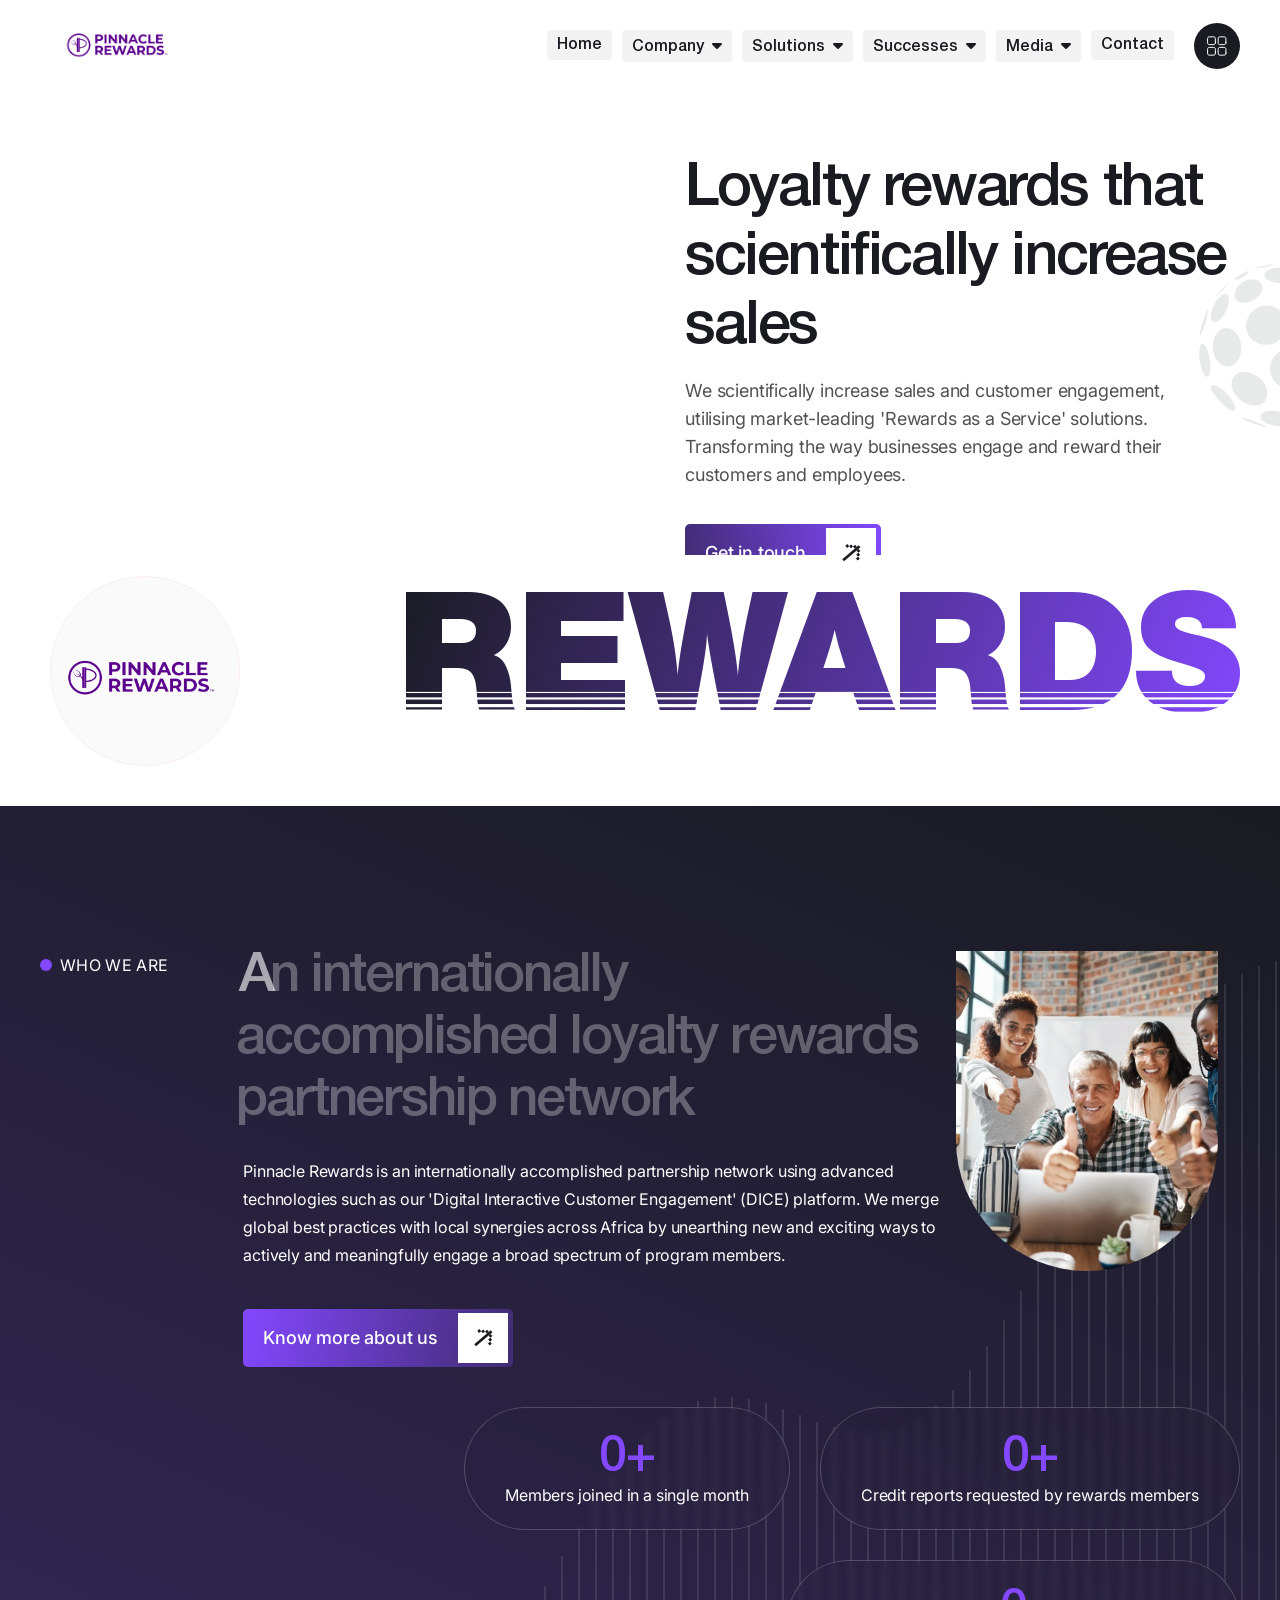
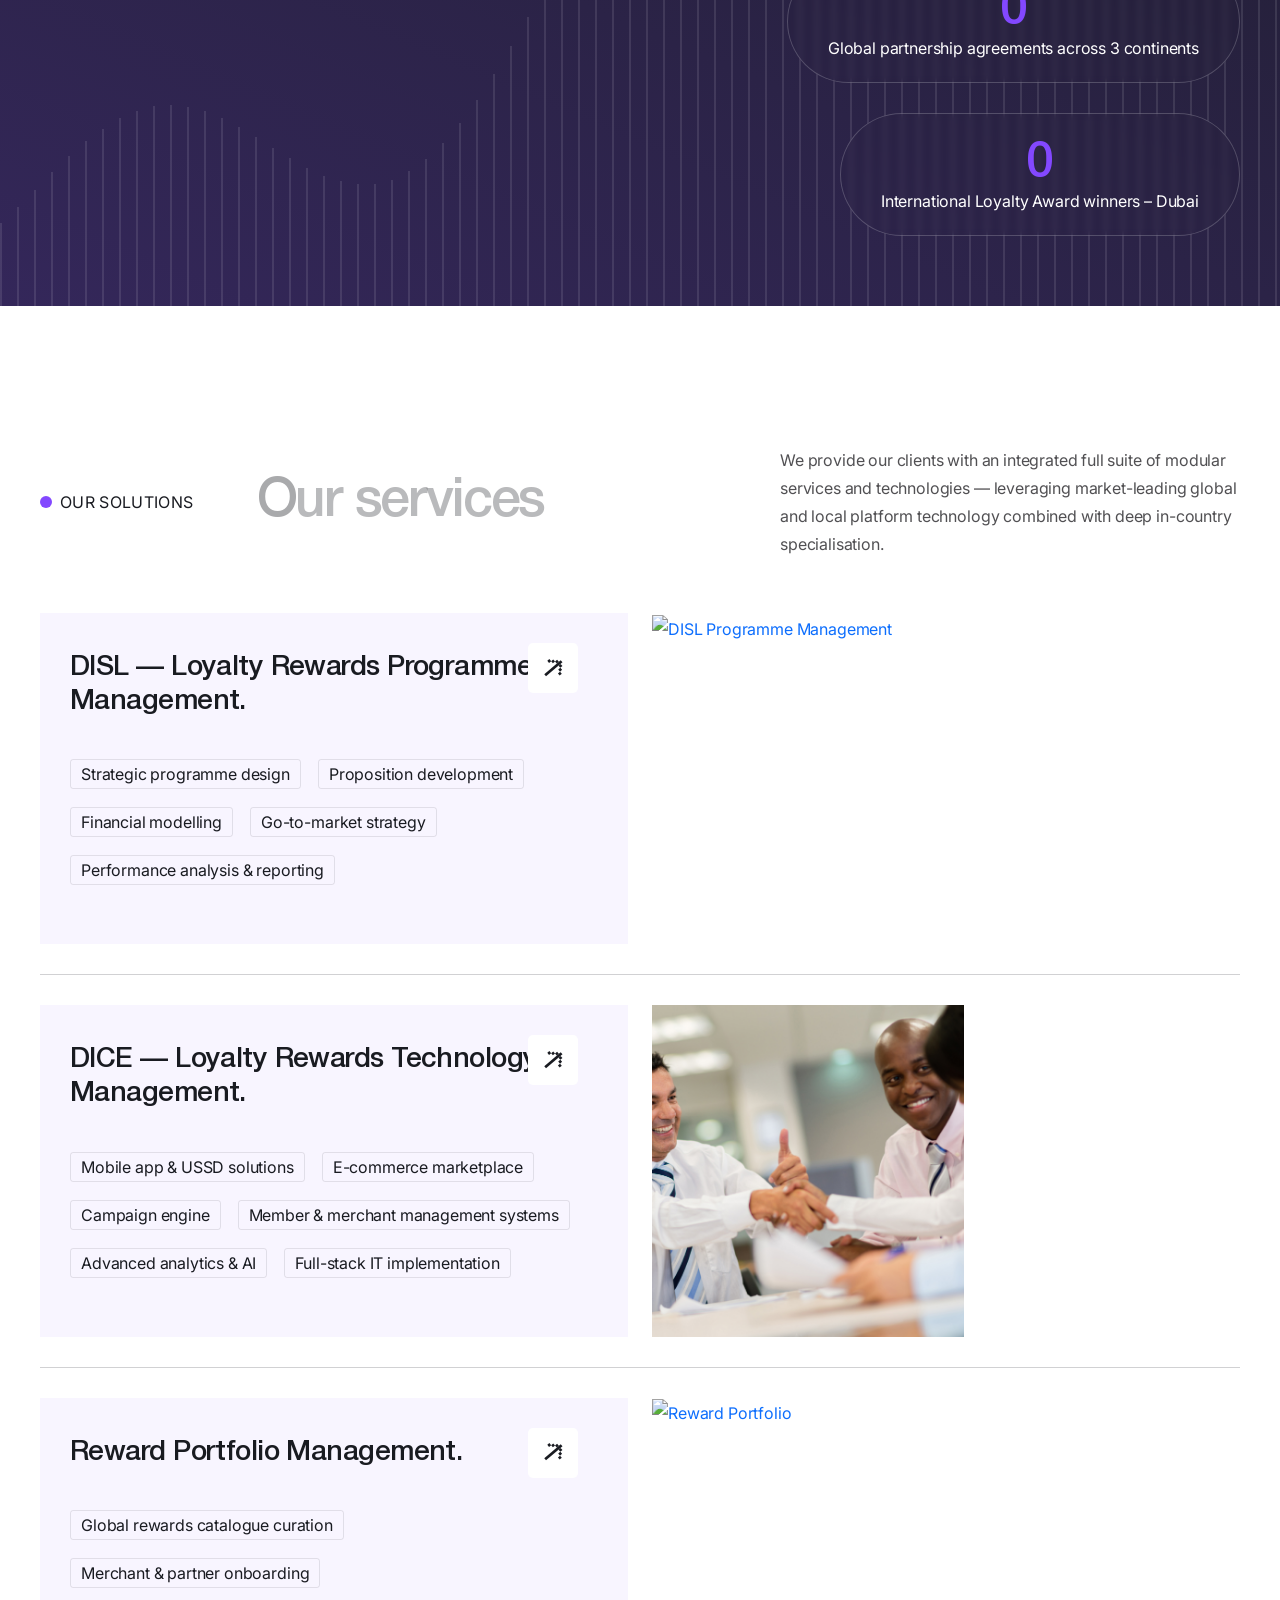
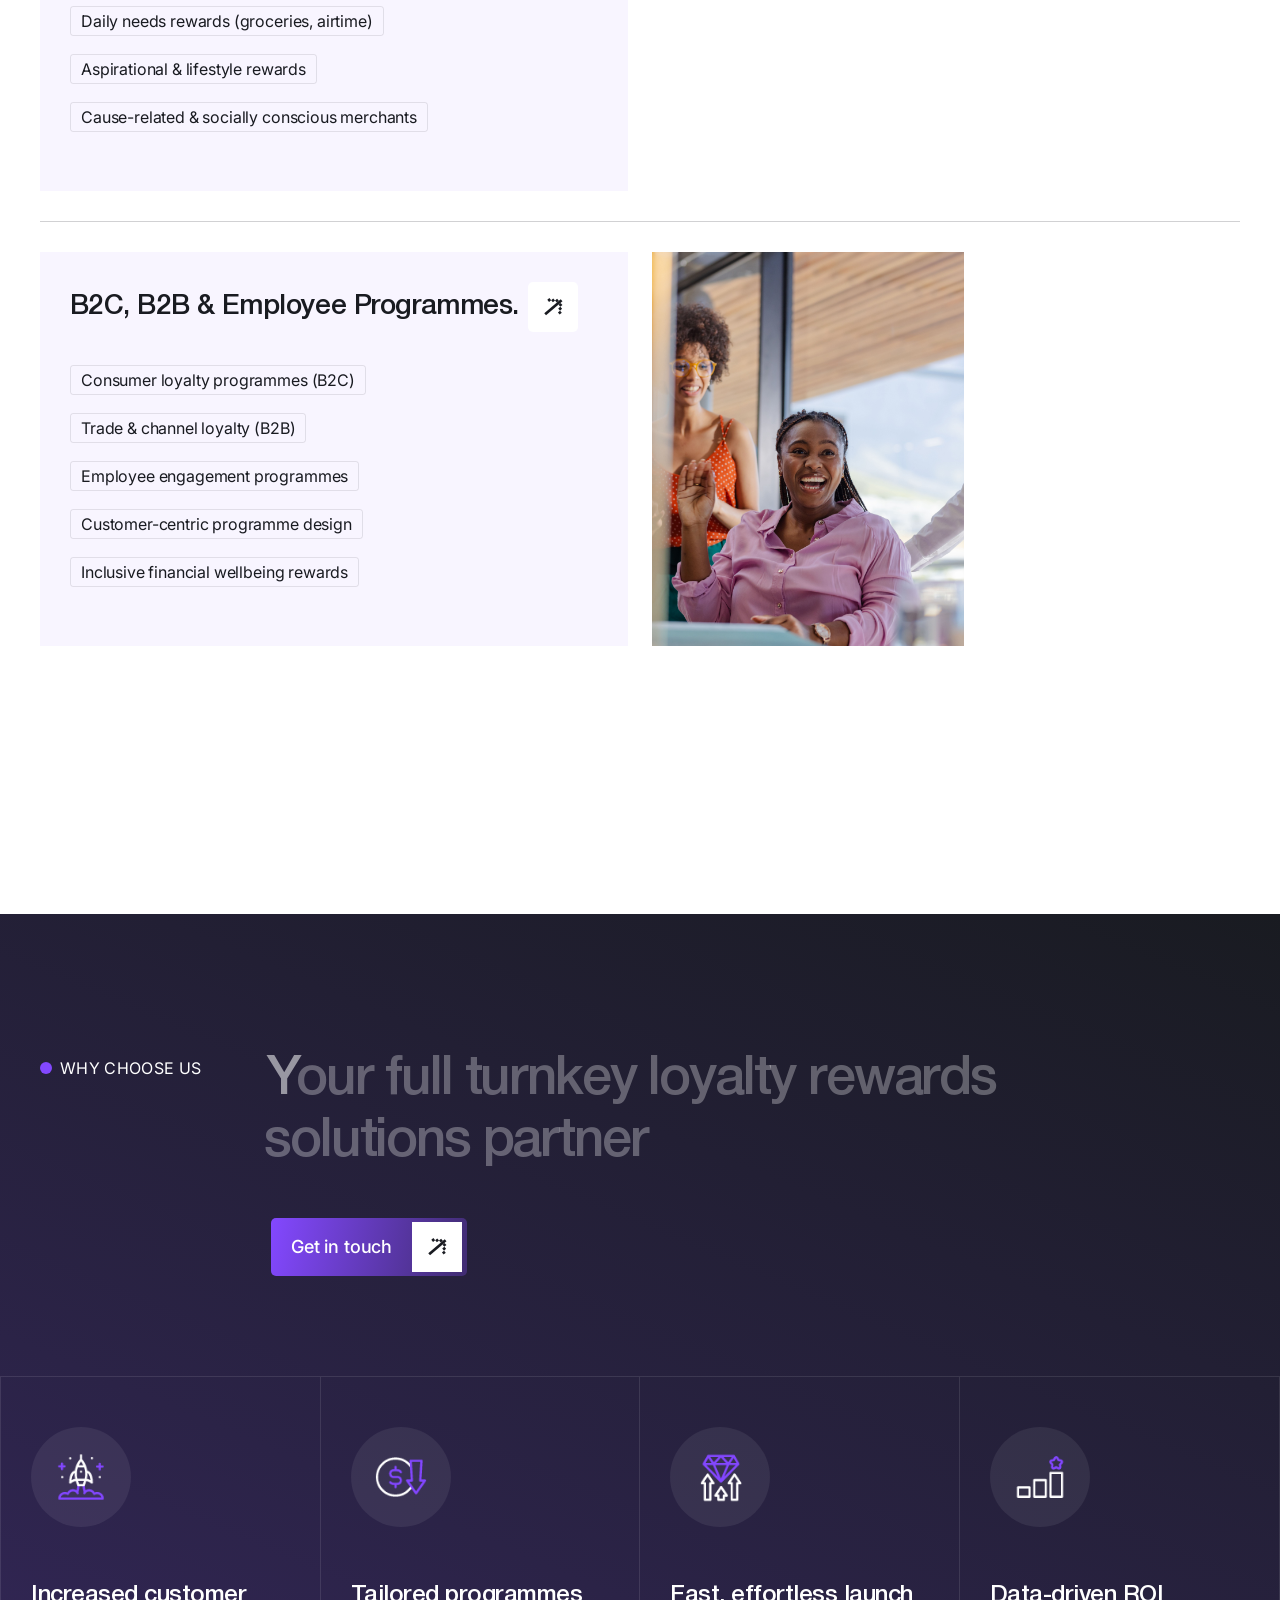
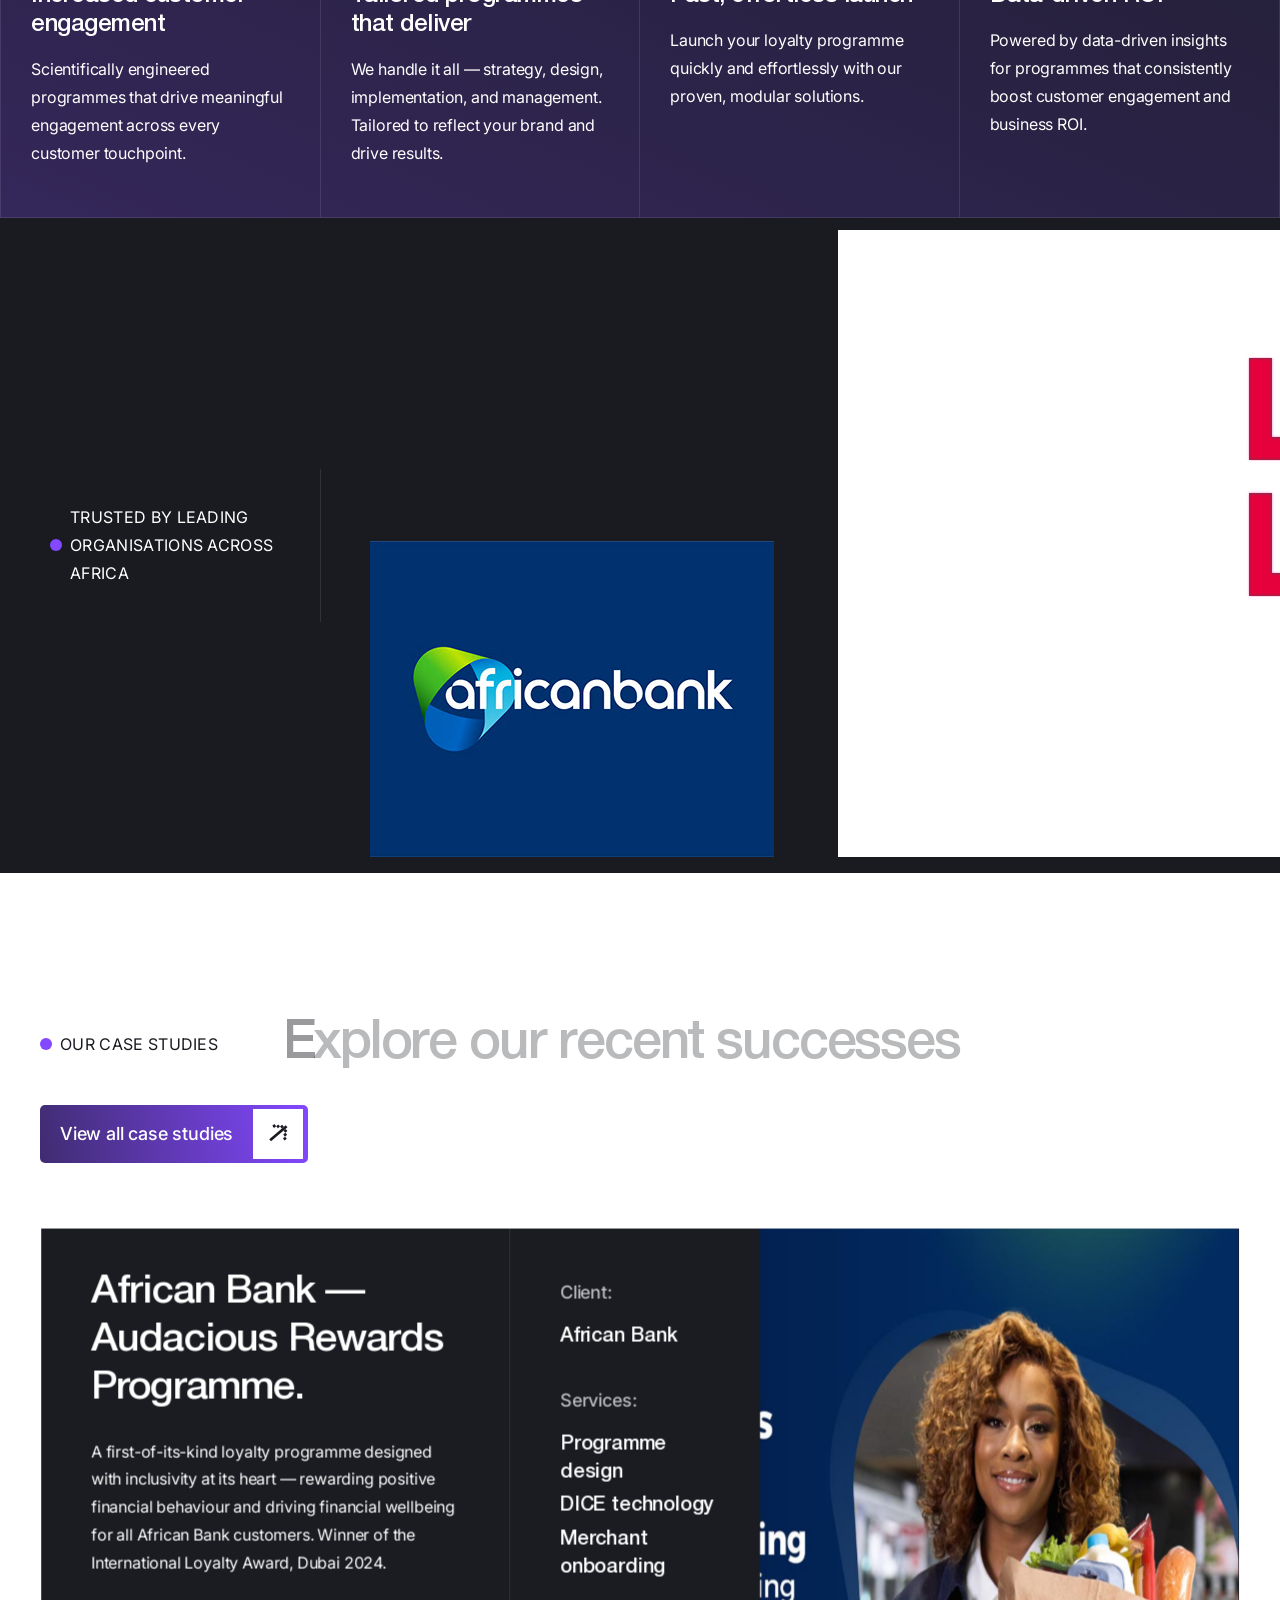
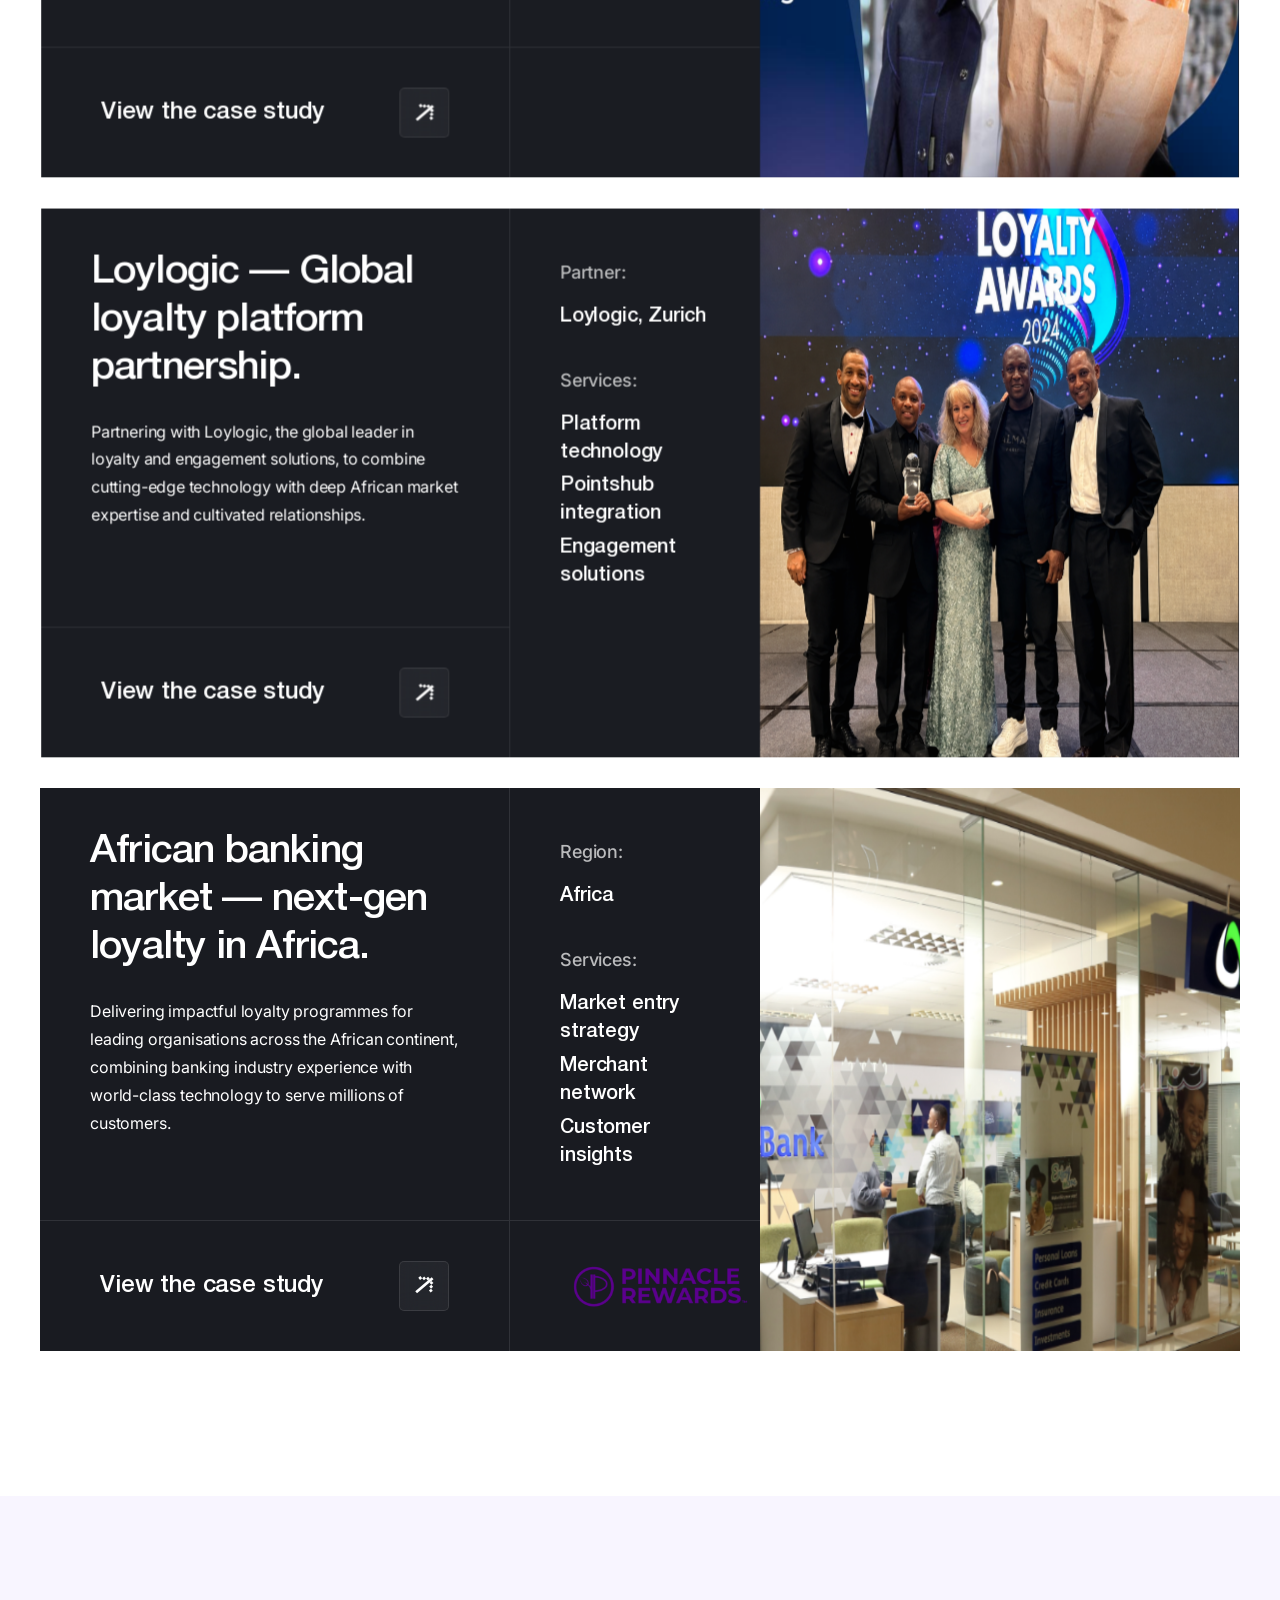
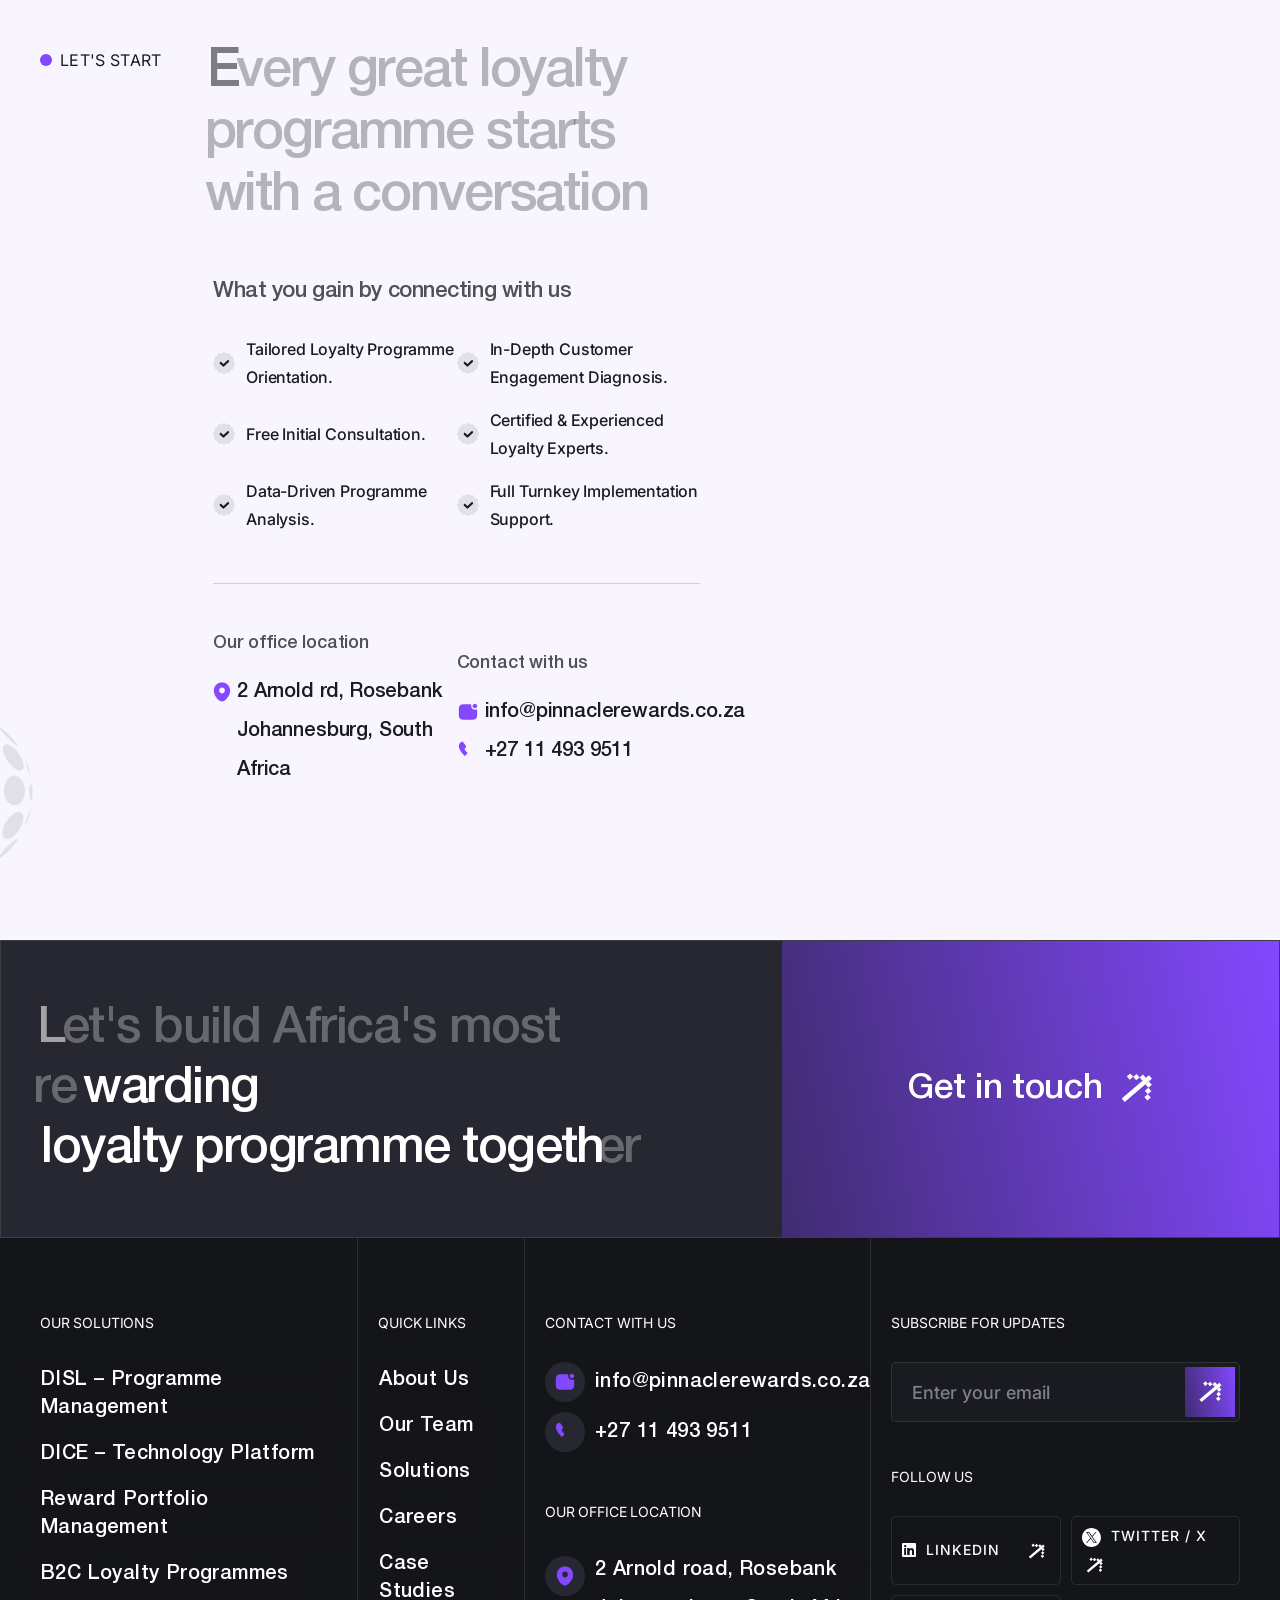
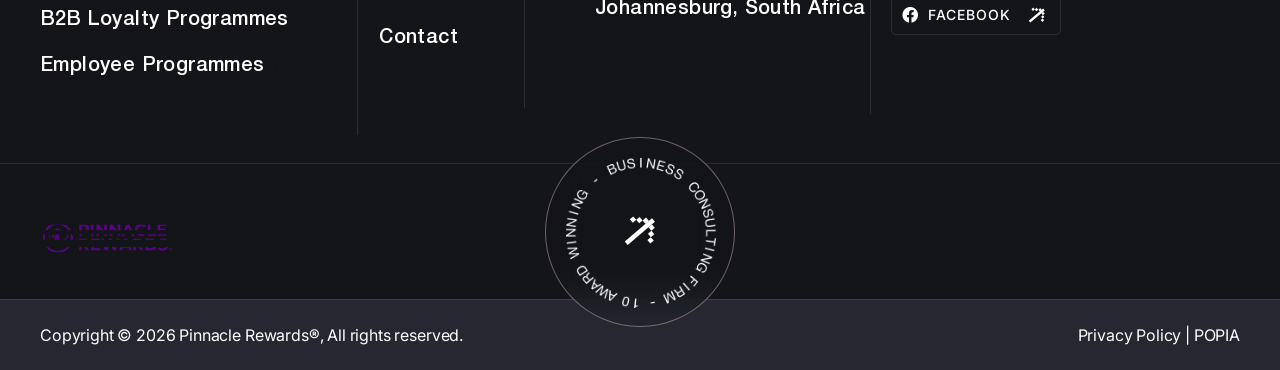
==== commit fdd1428e: "home change" ====
--- a/bizox-html-package/Bizox/index.html
+++ b/bizox-html-package/Bizox/index.html
@@ -74,23 +74,23 @@
                                         <a href="service.html"><span>Solutions</span></a>
                                         <ul class="submenu">
                                             <li><a href="service.html"><span>All Solutions</span></a></li>
-                                            <li><a href="service-details.html"><span>DISL – Programme Management</span></a></li>
-                                            <li><a href="service-details.html"><span>DICE – Technology</span></a></li>
-                                            <li><a href="service-details.html"><span>Reward Portfolio</span></a></li>
+                                            <li><a href="service.html"><span>DISL – Programme Management</span></a></li>
+                                            <li><a href="service.html"><span>DICE – Technology</span></a></li>
+                                            <li><a href="service.html"><span>Reward Portfolio</span></a></li>
                                         </ul>
                                     </li>
                                     <li class="menu-item-has-children">
                                         <a href="project.html"><span>Successes</span></a>
                                         <ul class="submenu">
                                             <li><a href="project.html"><span>Case Studies</span></a></li>
-                                            <li><a href="project-details.html"><span>Audacious Rewards</span></a></li>
+                                            <li><a href="project.html"><span>Audacious Rewards</span></a></li>
                                         </ul>
                                     </li>
                                     <li class="menu-item-has-children">
                                         <a href="blog.html"><span>Media</span></a>
                                         <ul class="submenu">
                                             <li><a href="blog.html"><span>News & Articles</span></a></li>
-                                            <li><a href="blog-details.html"><span>Article Detail</span></a></li>
+                                            <li><a href="blog.html"><span>Article Detail</span></a></li>
                                         </ul>
                                     </li>
                                     <li><a href="contact.html"><span data-text="Contact">Contact</span></a></li>
@@ -293,20 +293,20 @@
                                 <h2 class="text">REWARDS</h2>
                             </div>
                         </div>
-                        <p class="xb-hero-content">Engagement and loyalty solutions that deliver measurable, lasting business growth across Africa.</p>
+                        <!--<p class="xb-hero-content">Engagement and loyalty solutions that deliver measurable, lasting business growth across Africa.</p>-->
                     </div>
                     <div class="col-lg-6 order-lg-first">
                         <div class="xb-hero-img bg_img" data-background="assets/pinnacleassets/home.jpg" style="position:relative;overflow:hidden;">
                             <div class="xb-hero-mockup-img" style="position:absolute;bottom:0;left:0;right:0;width:100%;height:100%;display:flex;align-items:flex-end;justify-content:center;overflow:hidden;pointer-events:none;">
-                                <img src="assets/pinnacleassets/hero-mockup." alt="Pinnacle Rewards Platform" style="width:100%;height:100%;object-fit:cover;object-position:center top;opacity:0.85;">
+                                <!--<img src="assets/pinnacleassets/" alt="" style="width:100%;height:100%;object-fit:cover;object-position:center top;opacity:0.85;">-->
                             </div>
                             <div class="xb-badge wow zoomIn" data-wow-delay="0ms" data-wow-duration="400ms">
                                 <div class="img">
                                     <img src="assets/pinnacleassets/pinnacleLogowhite.png" alt="Pinnacle Rewards" style="width:176px;height:176px;object-fit:contain;border-radius:50%;">
                                 </div>
-                                <div class="badge-logo">
-                                    <img src="assets/pinnacleassets/pinnacleLogowhite.png" alt="Pinnacle Rewards" style="max-width:80px;width:auto;height:auto;display:block;">
-                                </div>
+                                <!--<div class="badge-logo">
+                                    <img src="" alt="Pinnacle Rewards" style="max-width:80px;width:auto;height:auto;display:block;">
+                                </div>-->
                             </div>
                         </div>
                     </div>
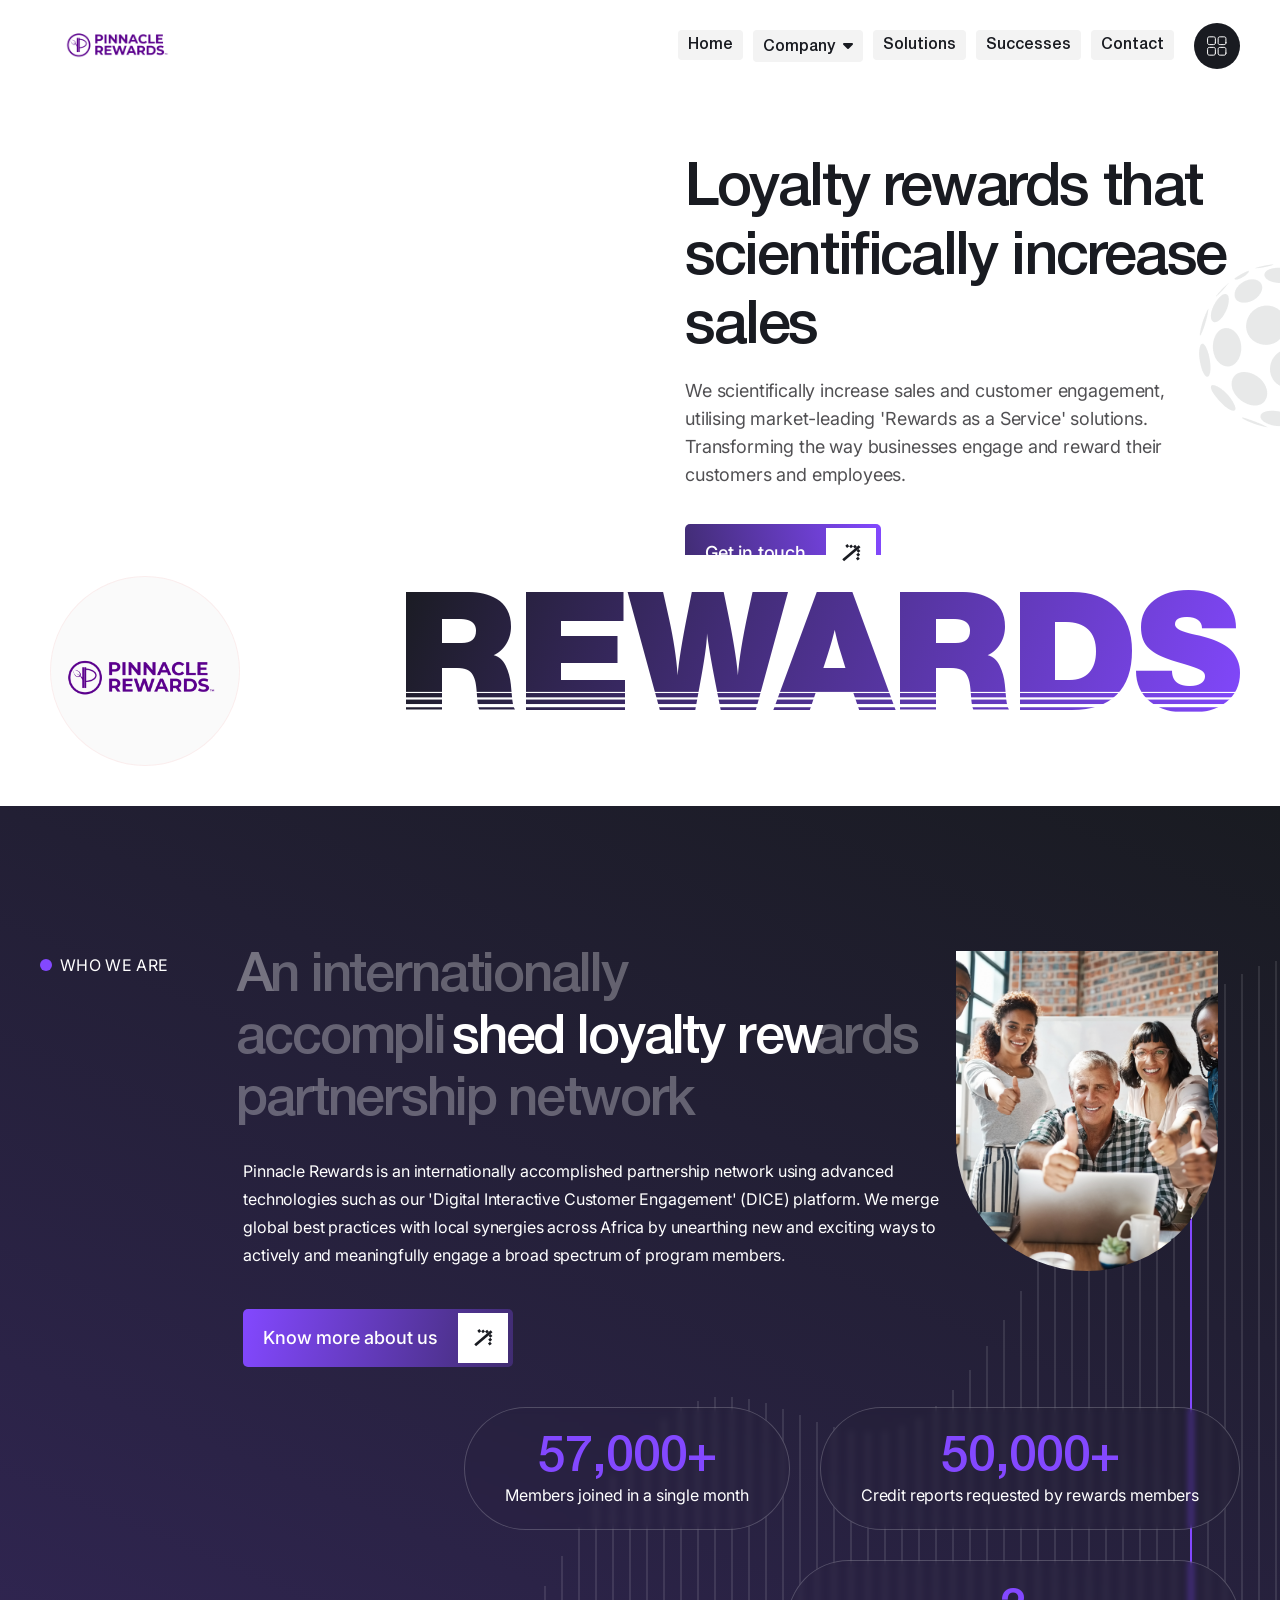
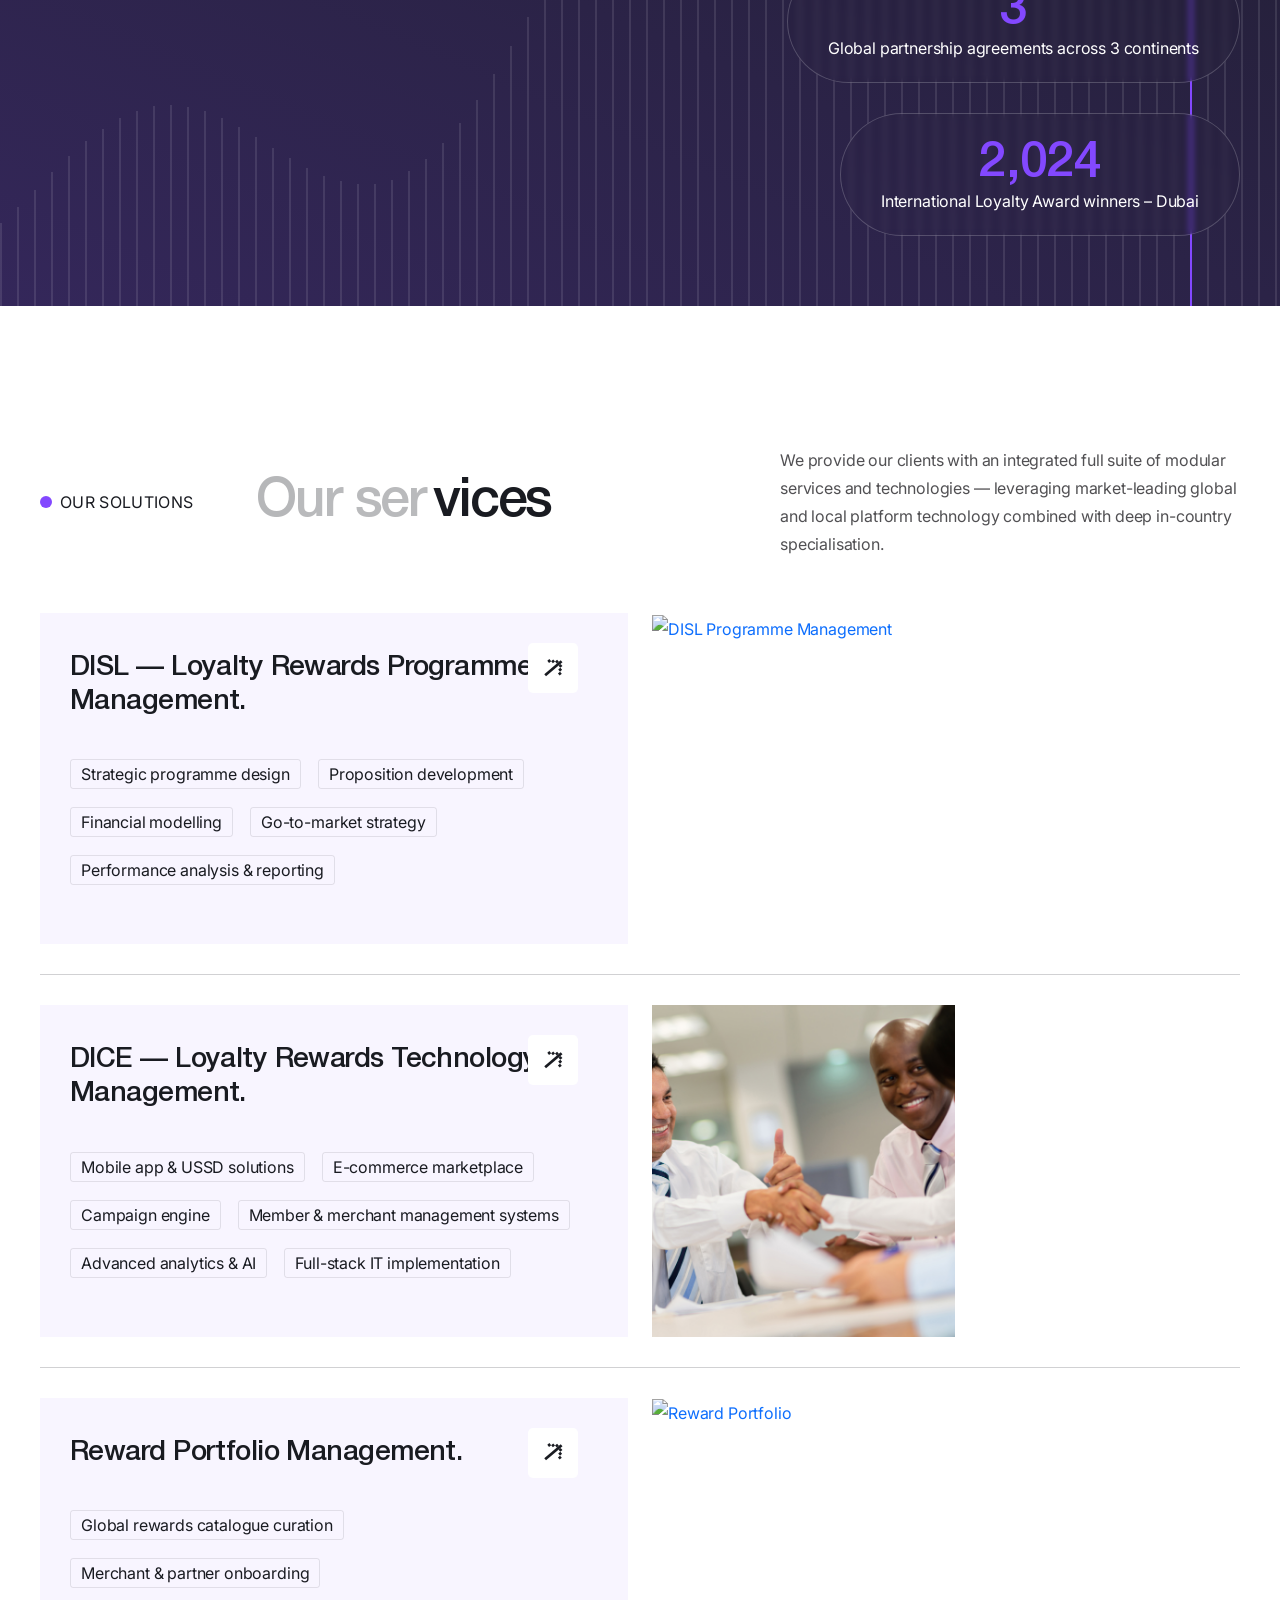
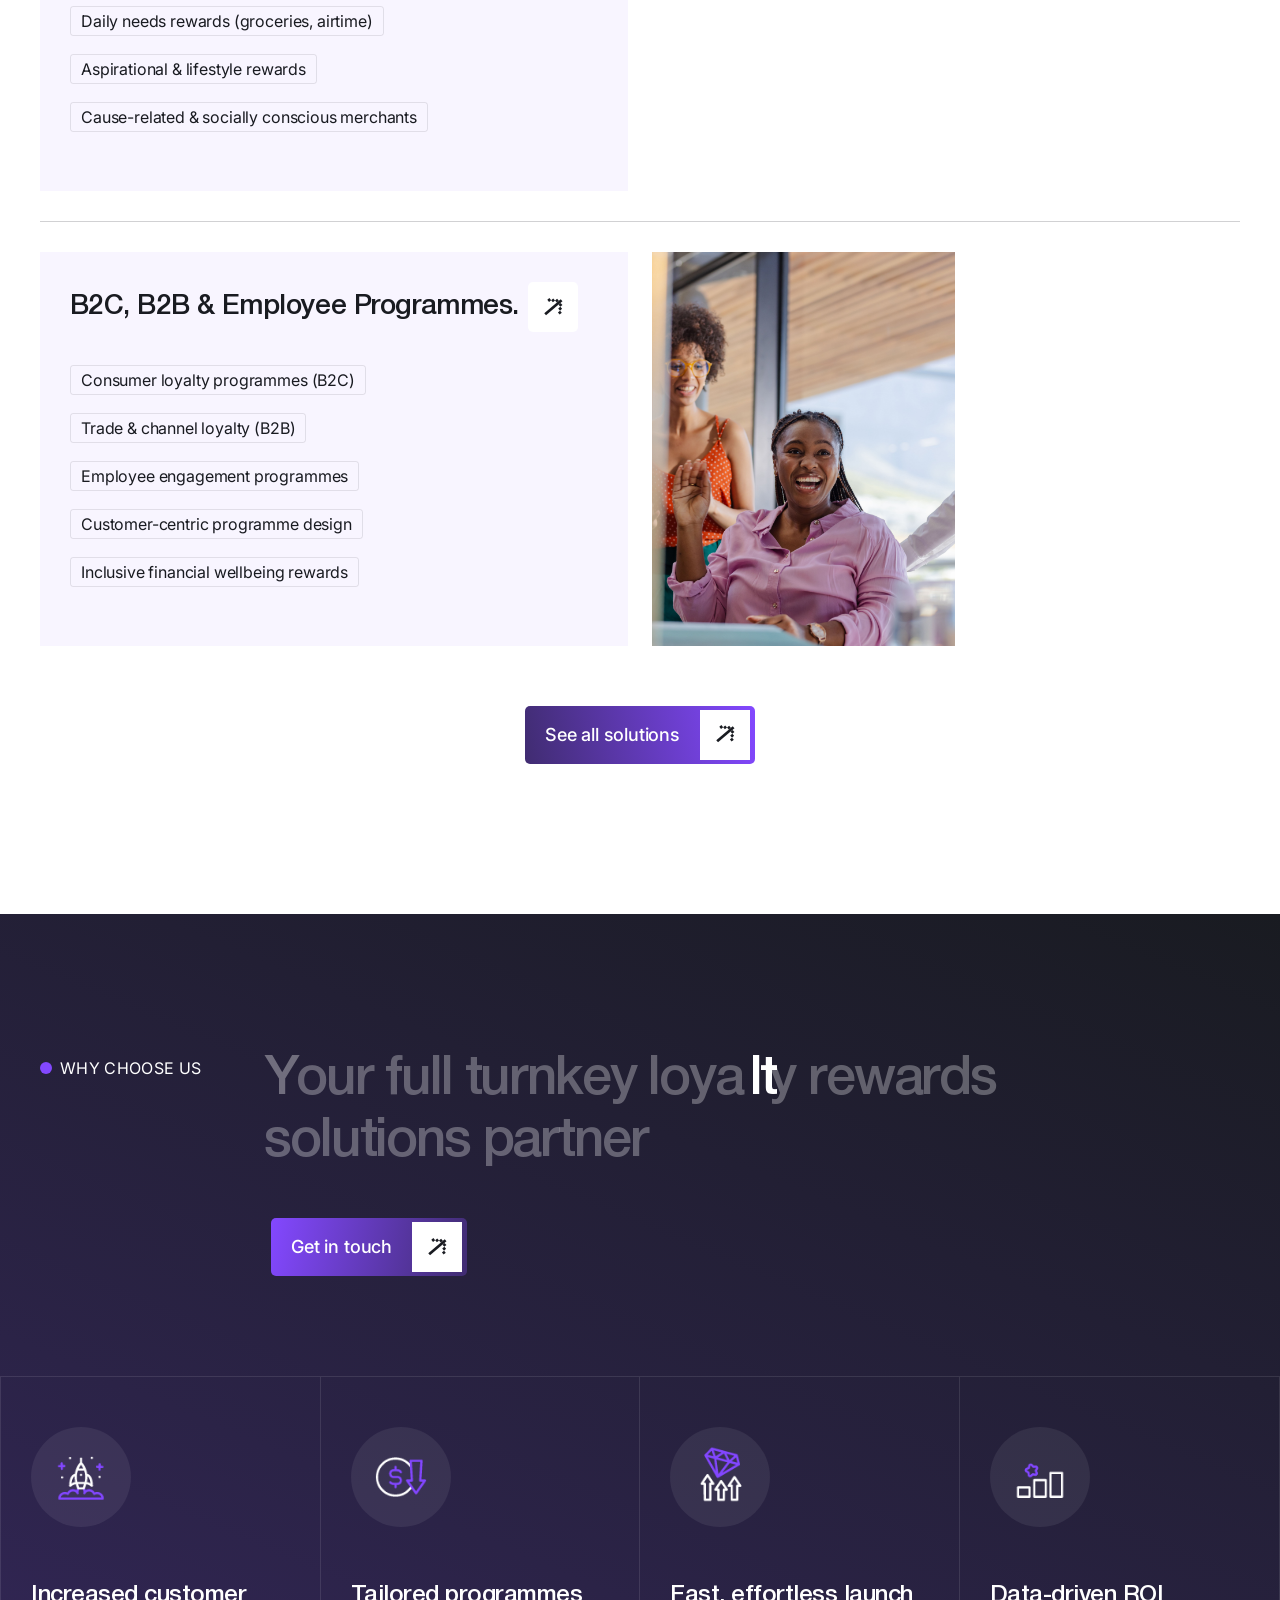
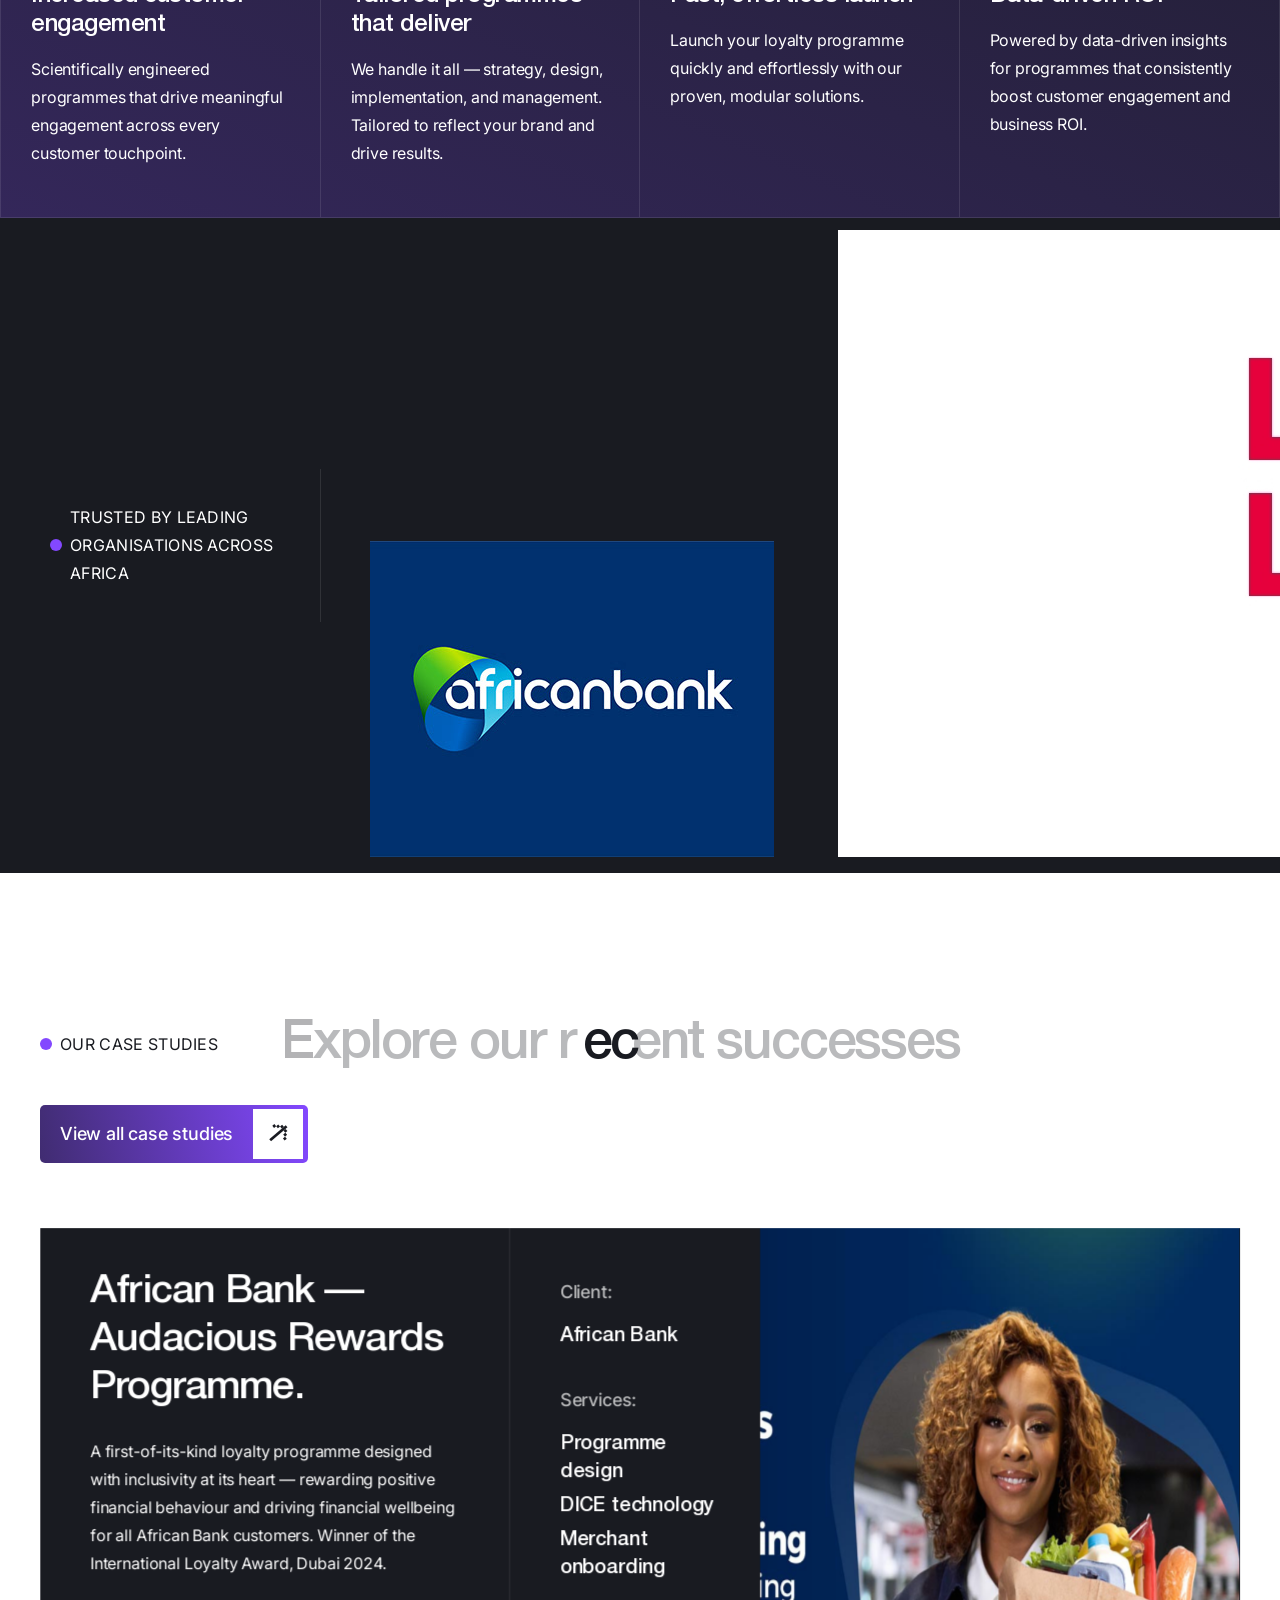
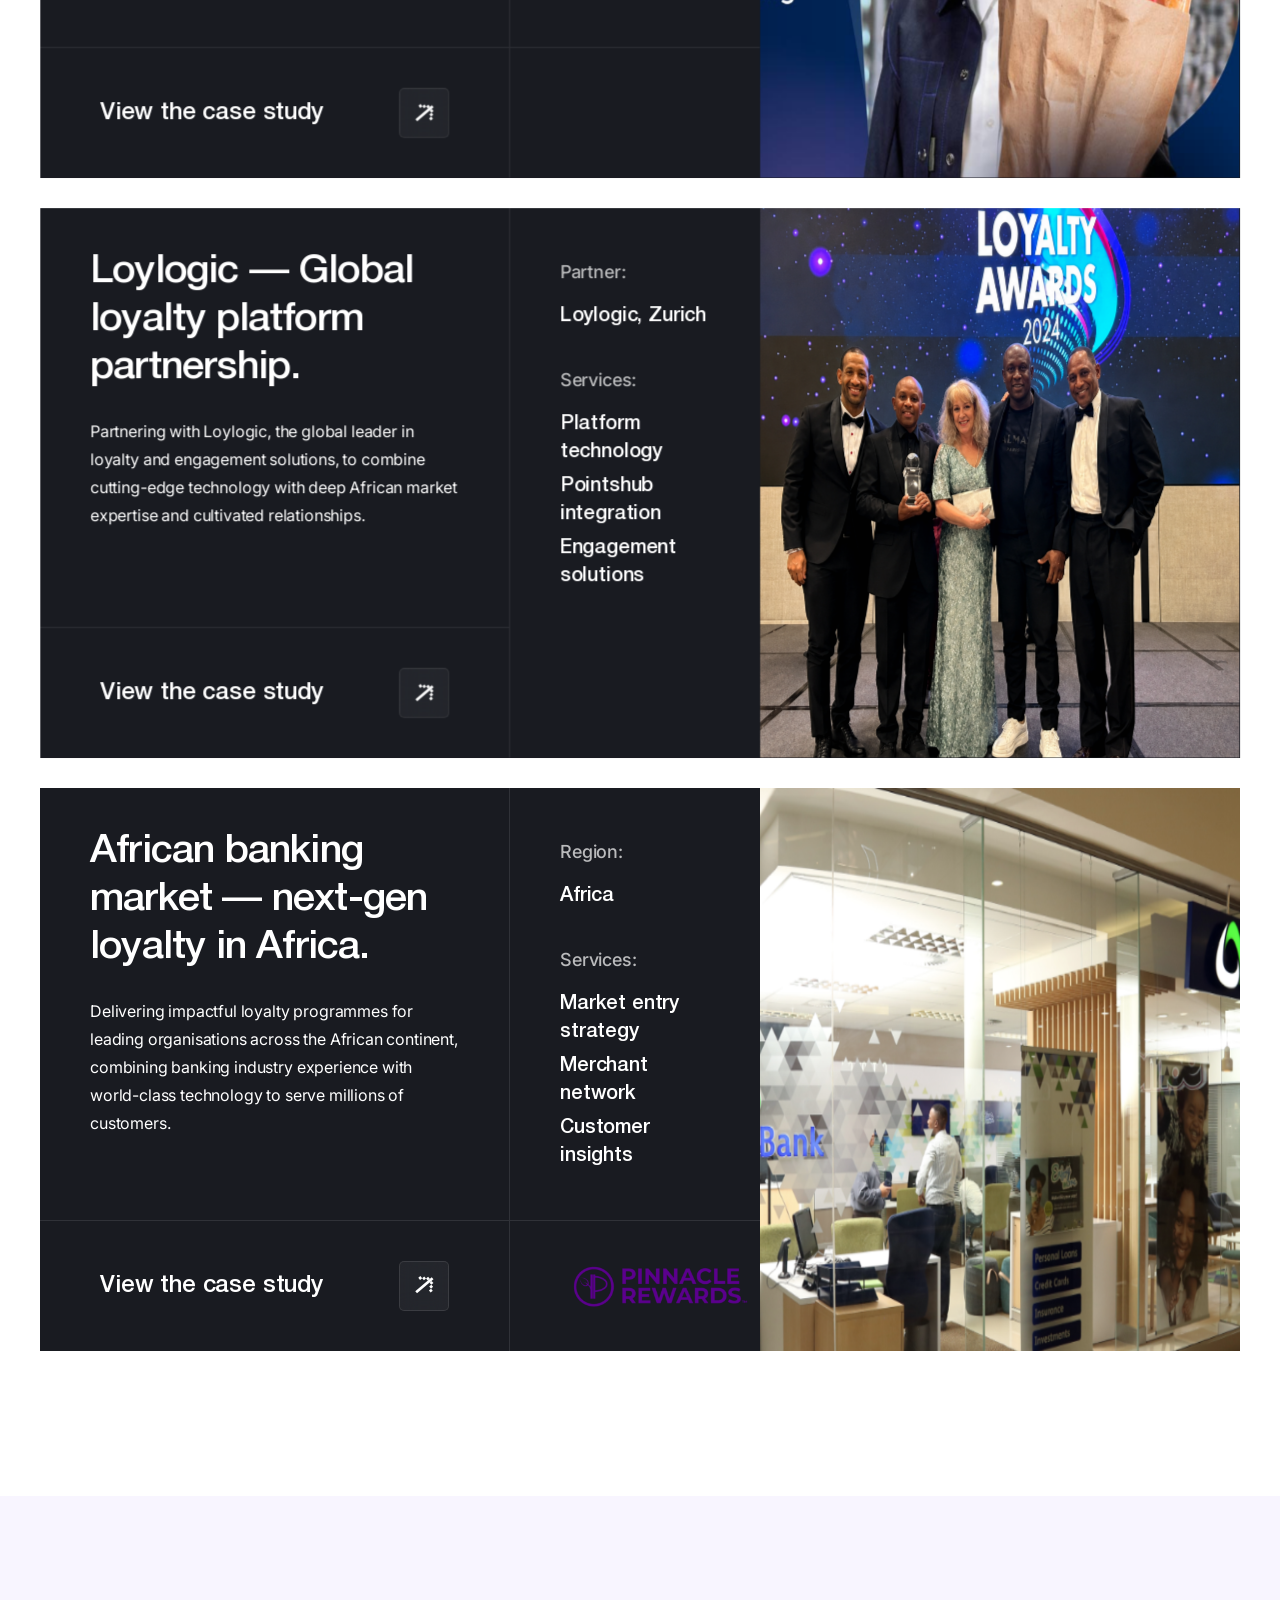
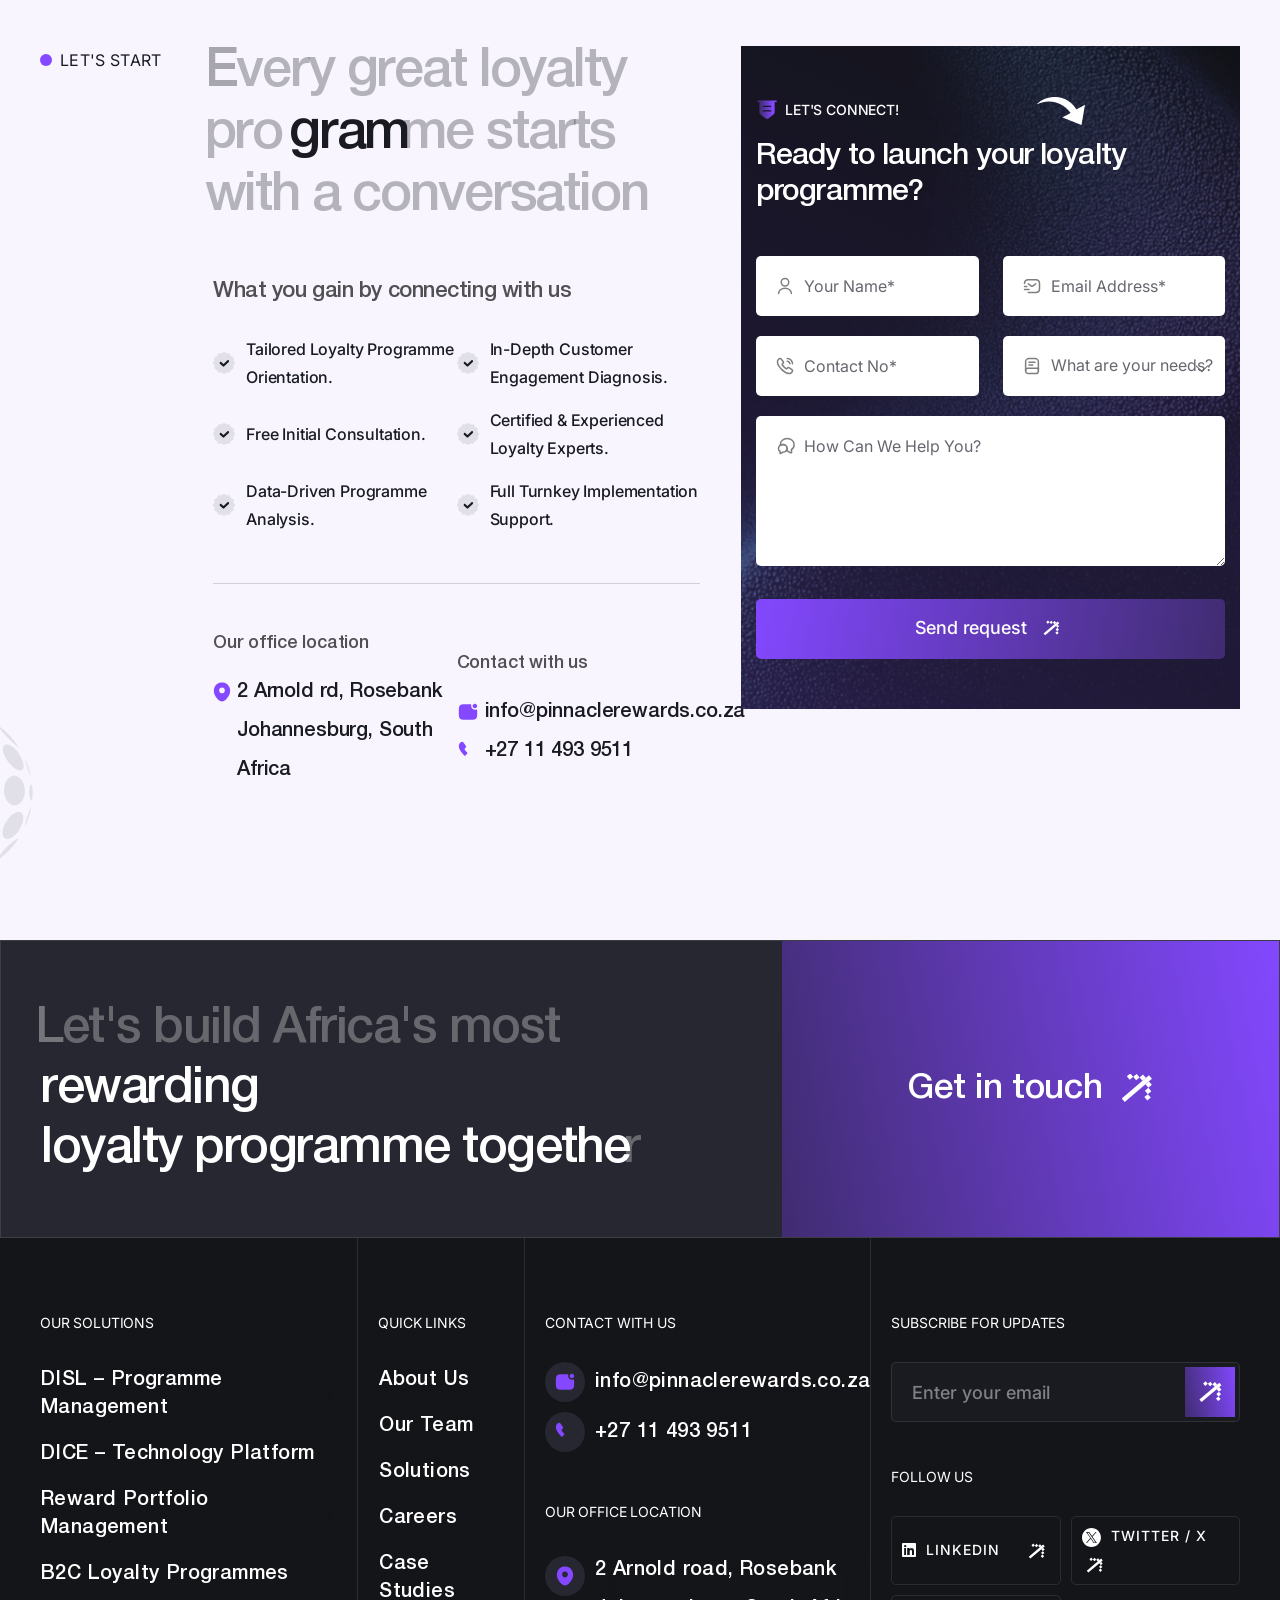
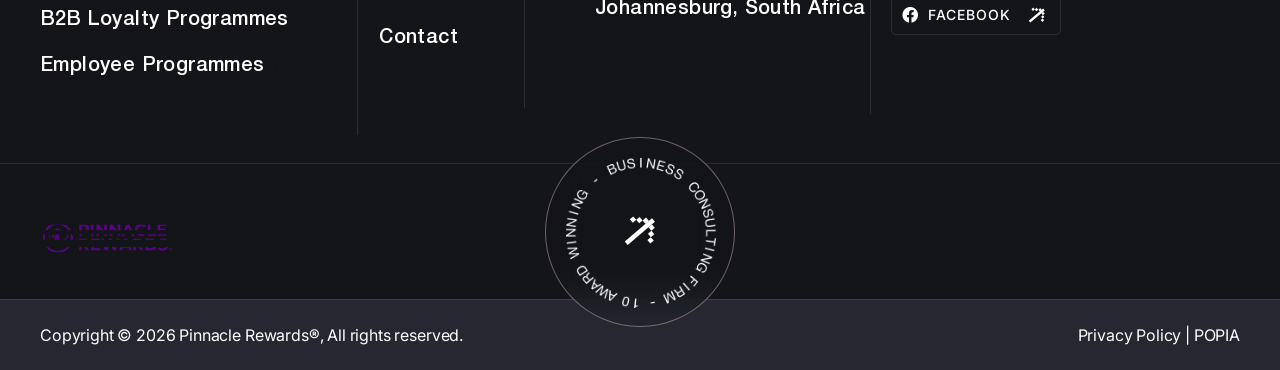
==== commit 8d01f163: "change" ====
--- a/bizox-html-package/Bizox/index.html
+++ b/bizox-html-package/Bizox/index.html
@@ -70,29 +70,21 @@
                                             <li><a href="career.html"><span>Careers</span></a></li>
                                         </ul>
                                     </li>
-                                    <li class="menu-item-has-children">
+                                    <li class="">
                                         <a href="service.html"><span>Solutions</span></a>
-                                        <ul class="submenu">
-                                            <li><a href="service.html"><span>All Solutions</span></a></li>
-                                            <li><a href="service.html"><span>DISL – Programme Management</span></a></li>
-                                            <li><a href="service.html"><span>DICE – Technology</span></a></li>
-                                            <li><a href="service.html"><span>Reward Portfolio</span></a></li>
-                                        </ul>
+                                       
                                     </li>
-                                    <li class="menu-item-has-children">
+                                    <li class="">
                                         <a href="project.html"><span>Successes</span></a>
-                                        <ul class="submenu">
-                                            <li><a href="project.html"><span>Case Studies</span></a></li>
-                                            <li><a href="project.html"><span>Audacious Rewards</span></a></li>
-                                        </ul>
+                                       
                                     </li>
-                                    <li class="menu-item-has-children">
+                                    <!--<li class="menu-item-has-children">
                                         <a href="blog.html"><span>Media</span></a>
                                         <ul class="submenu">
                                             <li><a href="blog.html"><span>News & Articles</span></a></li>
                                             <li><a href="blog.html"><span>Article Detail</span></a></li>
                                         </ul>
-                                    </li>
+                                    </li>-->
                                     <li><a href="contact.html"><span data-text="Contact">Contact</span></a></li>
                                 </ul>
                             </nav>
@@ -155,13 +147,13 @@
                                             <li><a href="project.html"><span>Audacious Rewards</span></a></li>
                                         </ul>
                                     </li>
-                                    <li class="menu-item menu-item-has-children">
+                                    <!--<li class="menu-item menu-item-has-children">
                                         <a href="blog.html"><span>Media</span></a>
                                         <ul class="sub-menu">
                                             <li><a href="blog.html"><span>News & Articles</span></a></li>
                                             <li><a href="blog.html"><span>Article Detail</span></a></li>
                                         </ul>
-                                    </li>
+                                    </li>-->
                                     <li><a href="contact.html"><span>Contact</span></a></li>
                                 </ul>
                             </nav>
@@ -223,7 +215,7 @@
                     <div class="sidebar-contact-info mb-90">
                         <h4 class="sidebar-heading">Contact Information</h4>
                         <ul class="sidebar-info-list list-unstyled">
-                            <li><span><img src="assets/img/icon/star-icon02.svg" alt="icon"></span>62 Trump Street West, Johannesburg, South Africa</li>
+                            <li><span><img src="assets/img/icon/star-icon02.svg" alt="icon"></span>2 Arnold road, Rosebank, Johannesburg, South Africa</li>
                             <li><a href="tel:+27114939511"><span><img src="assets/img/icon/star-icon02.svg" alt="icon"></span>+27 11 493 9511</a></li>
                             <li><a href="mailto:info@pinnaclerewards.co.za"><span><img src="assets/img/icon/star-icon02.svg" alt="icon"></span>info@pinnaclerewards.co.za</a></li>
                         </ul>
